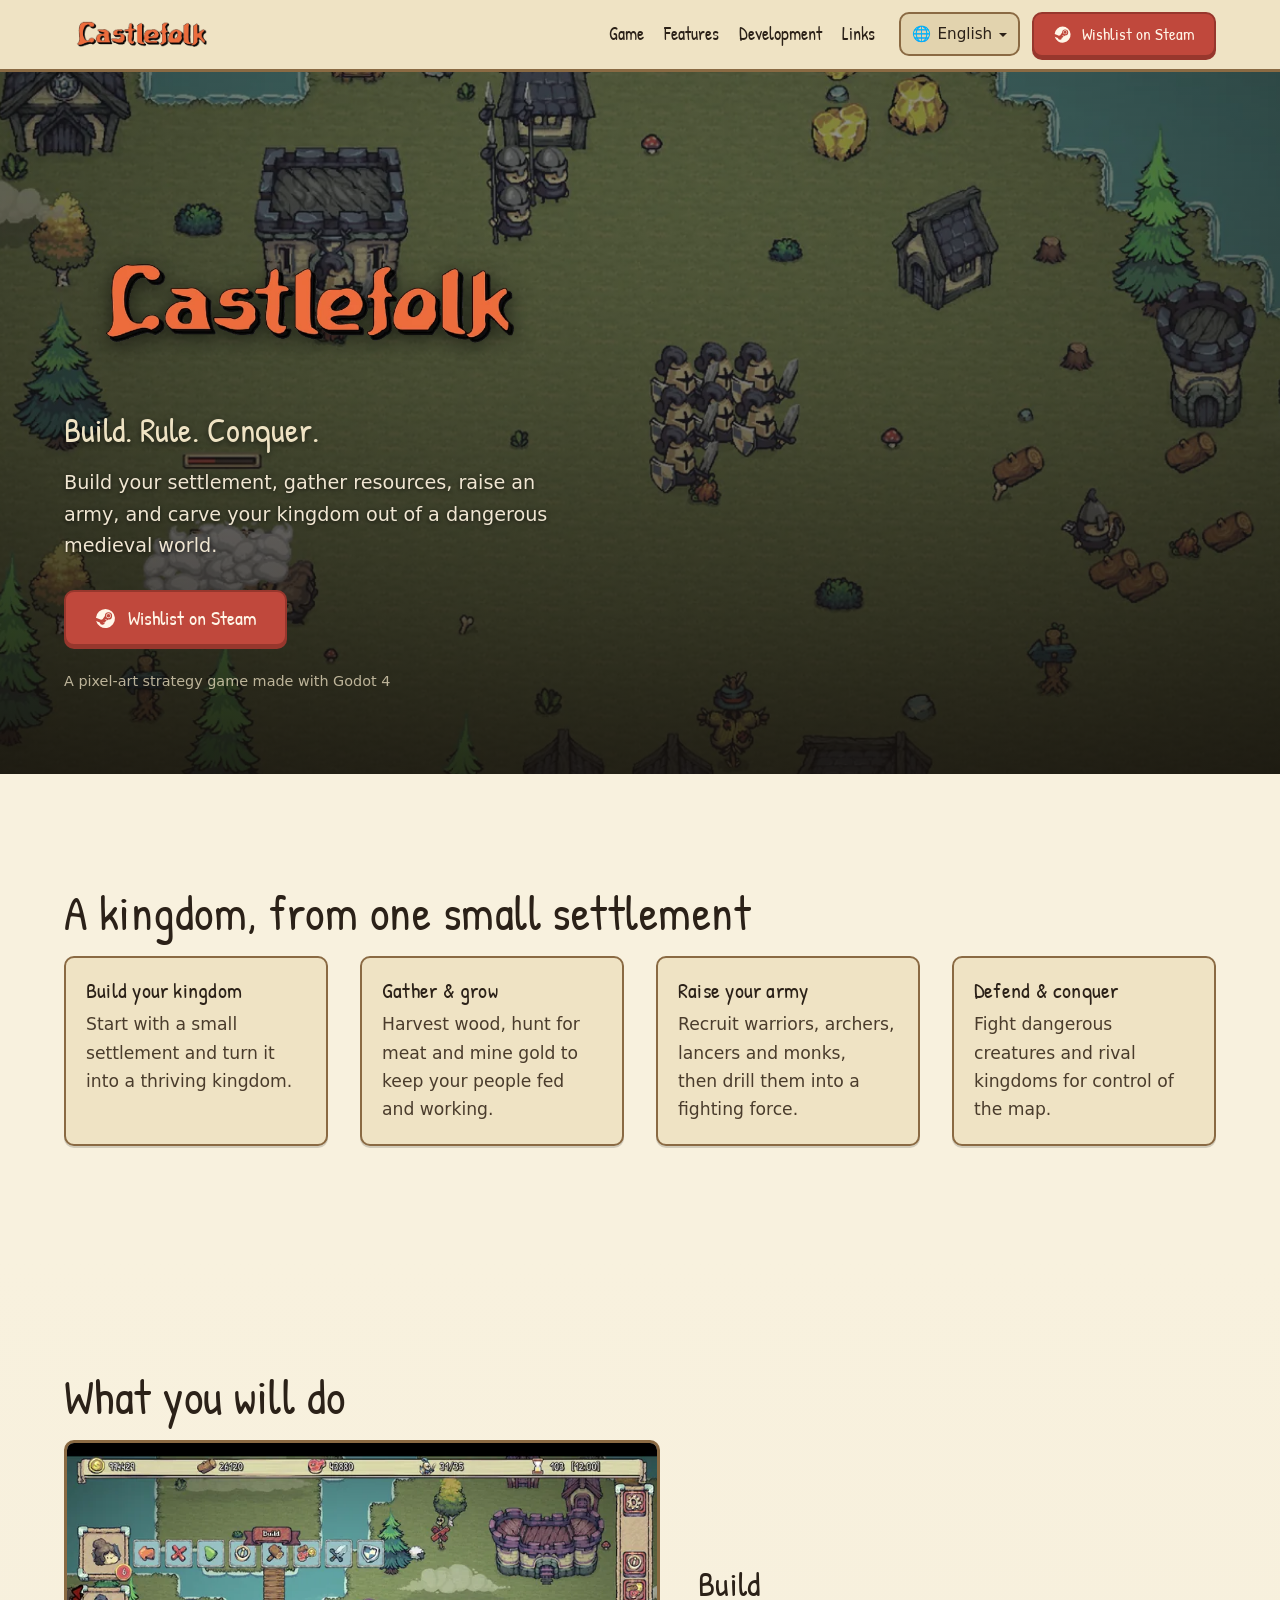
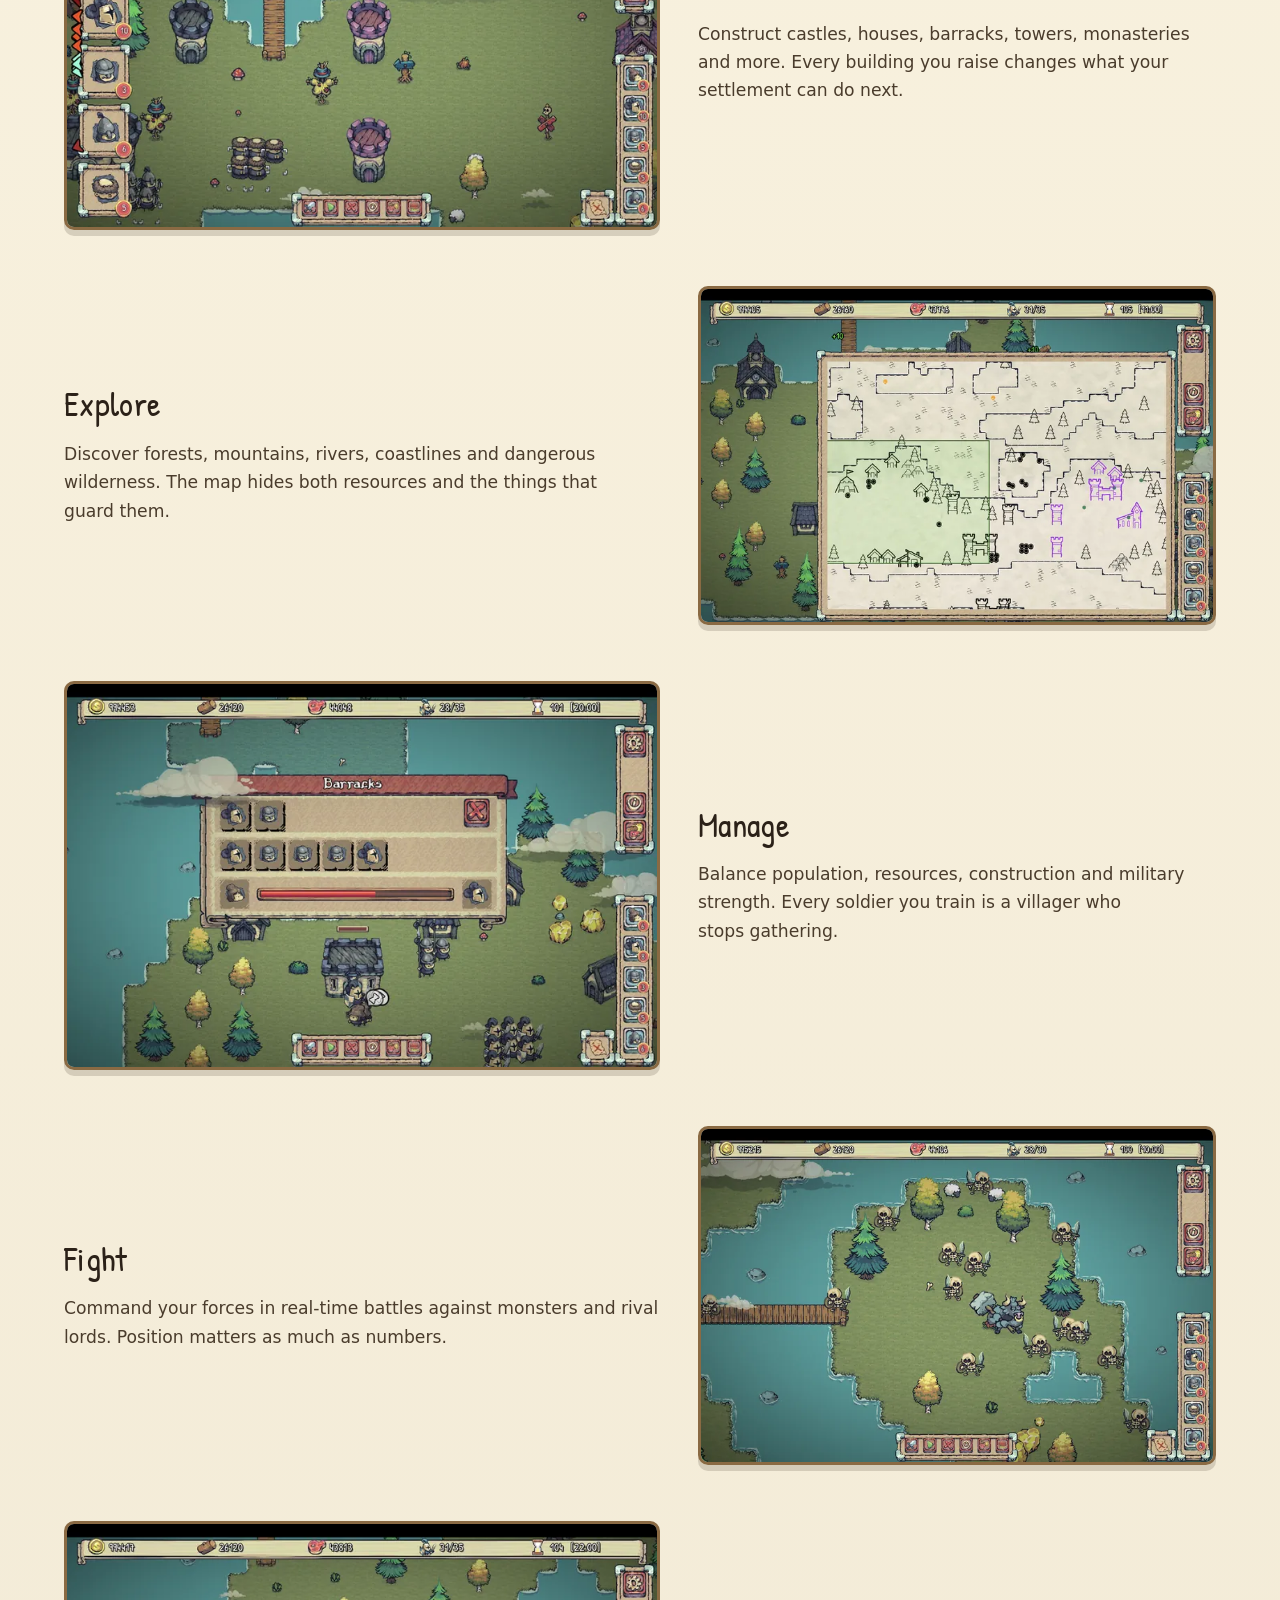
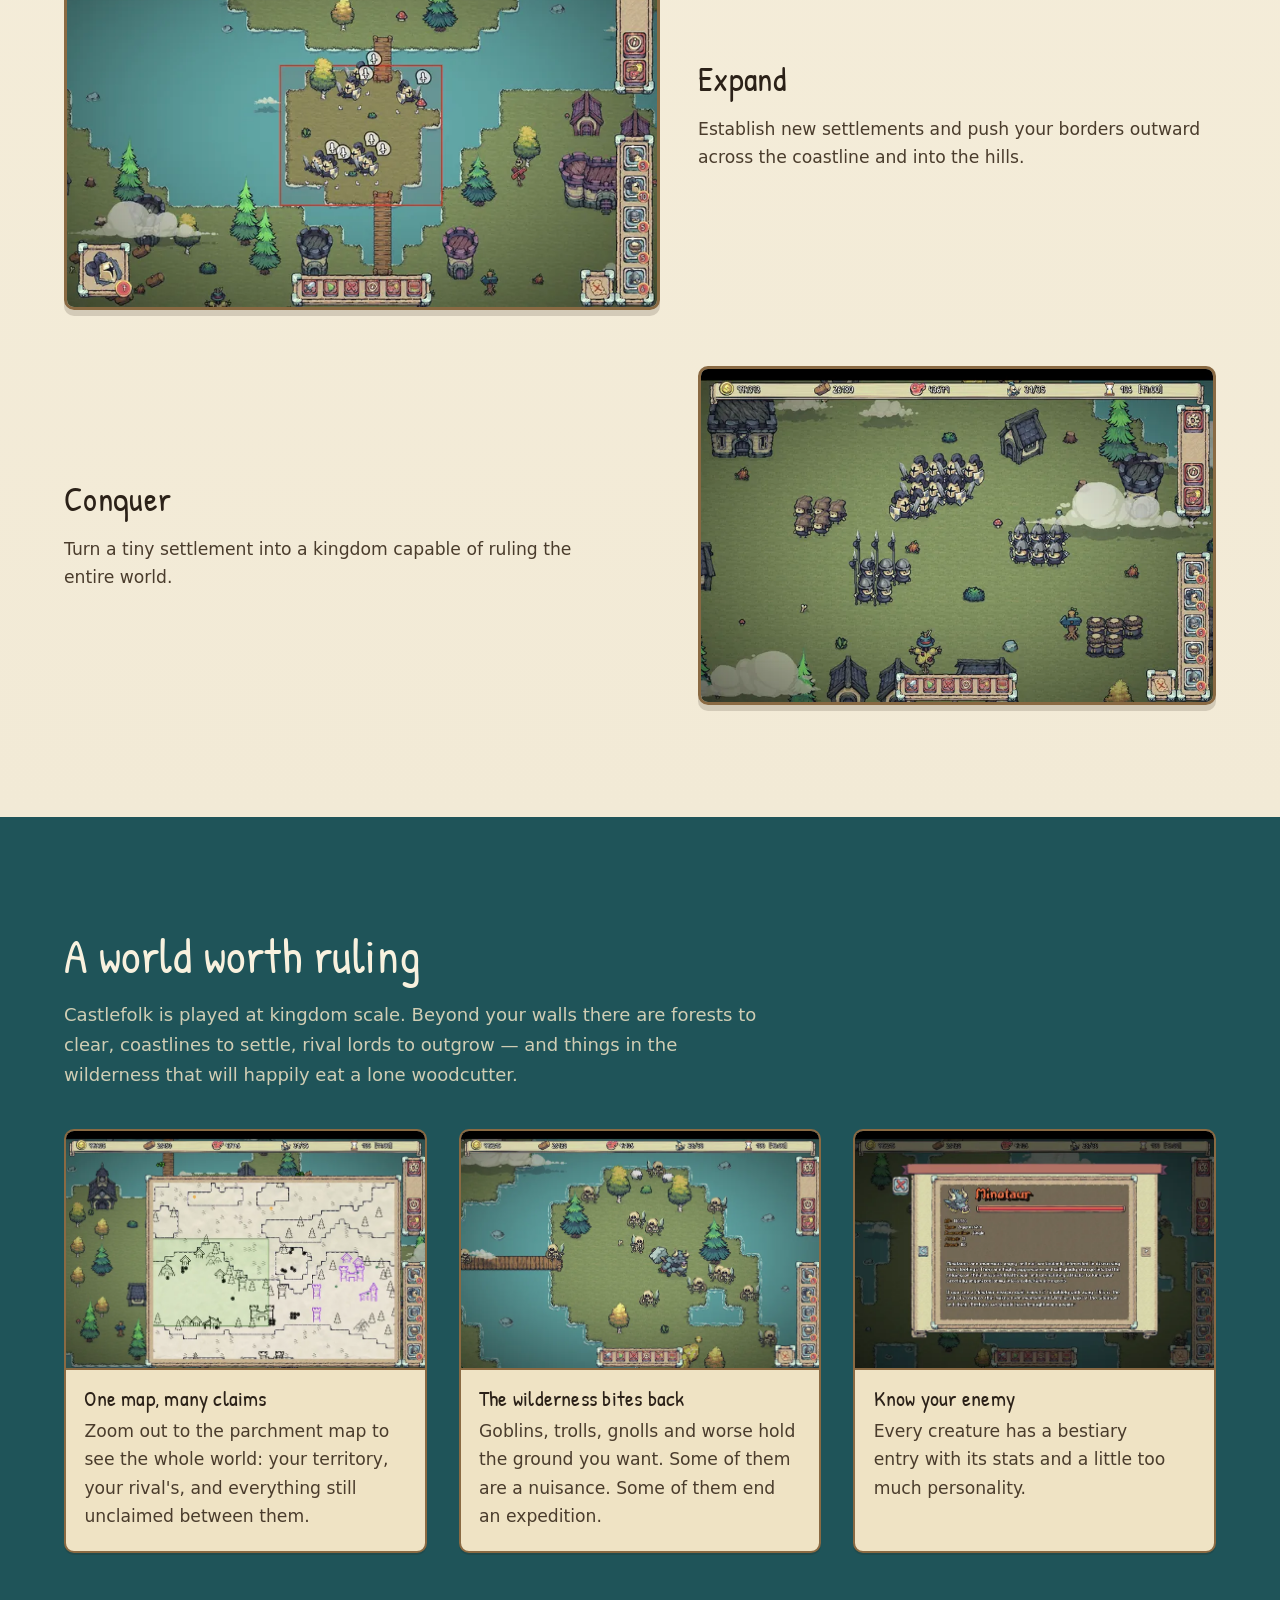
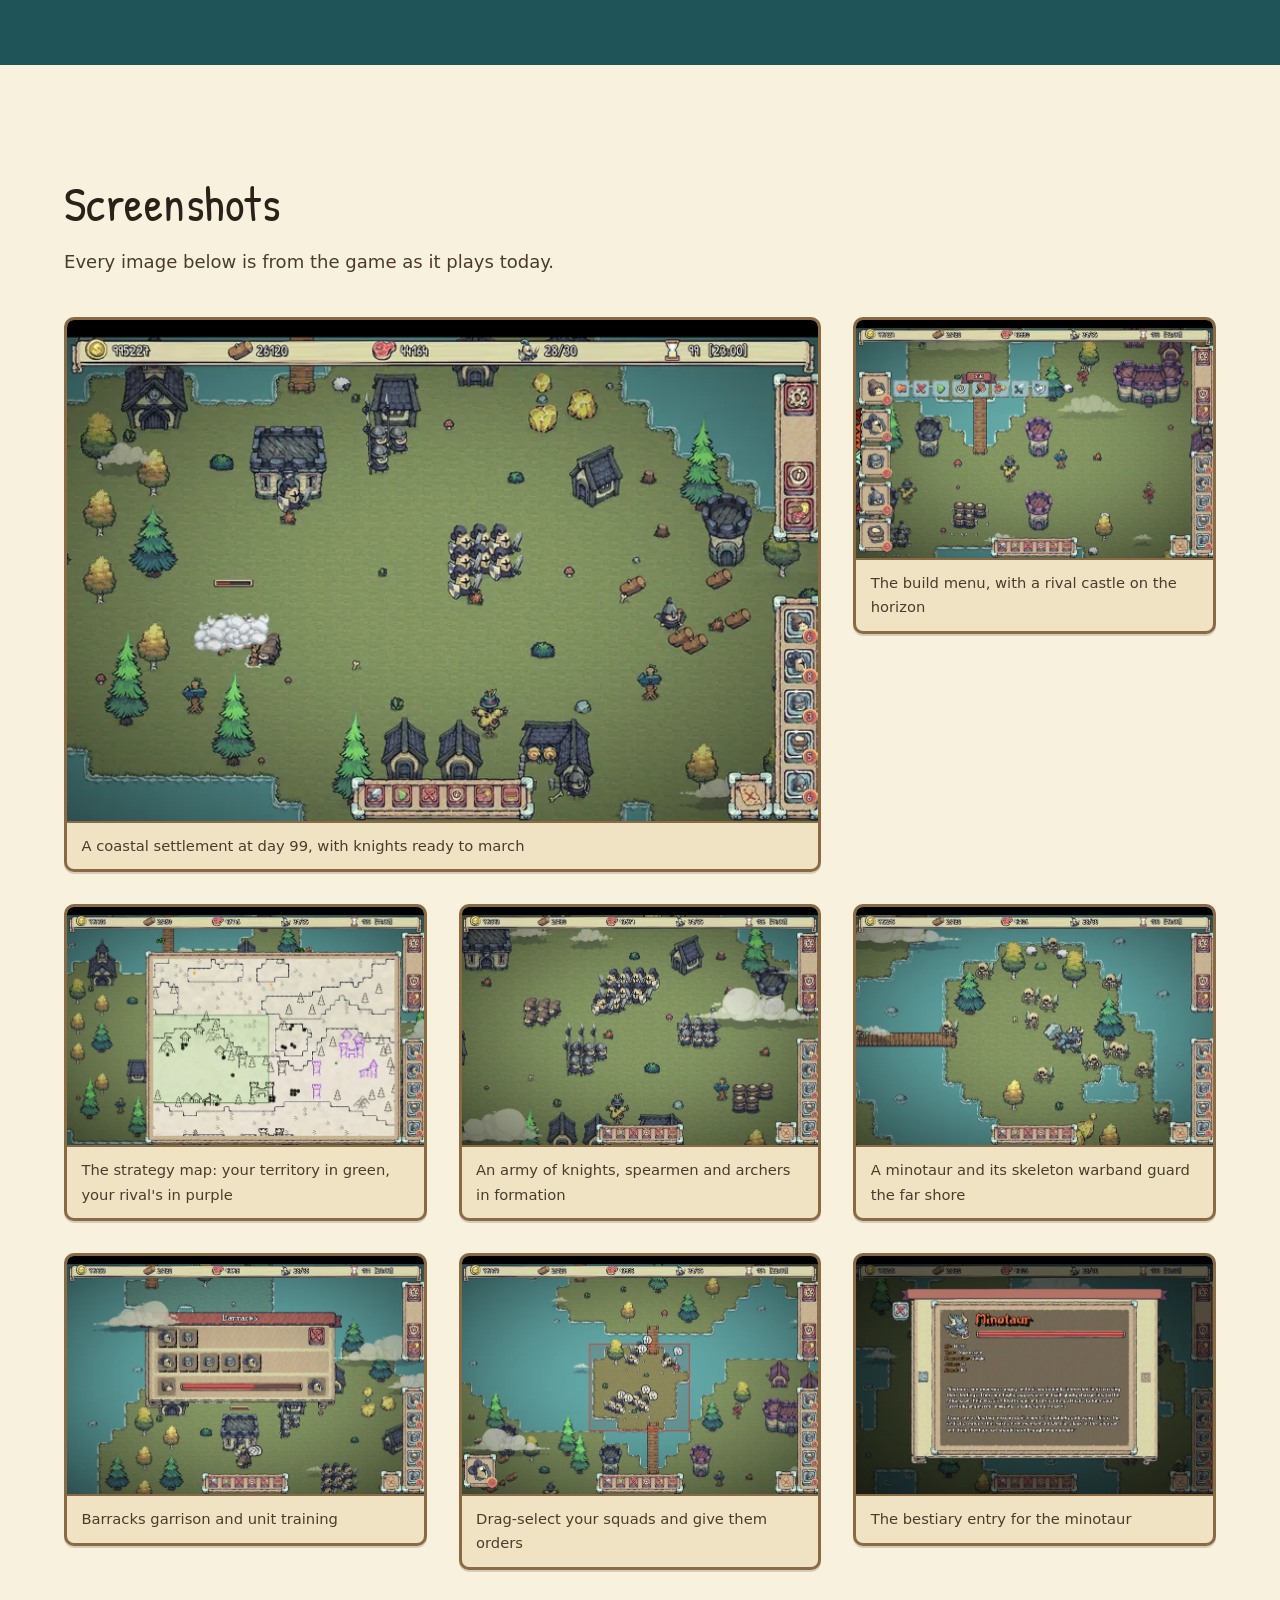
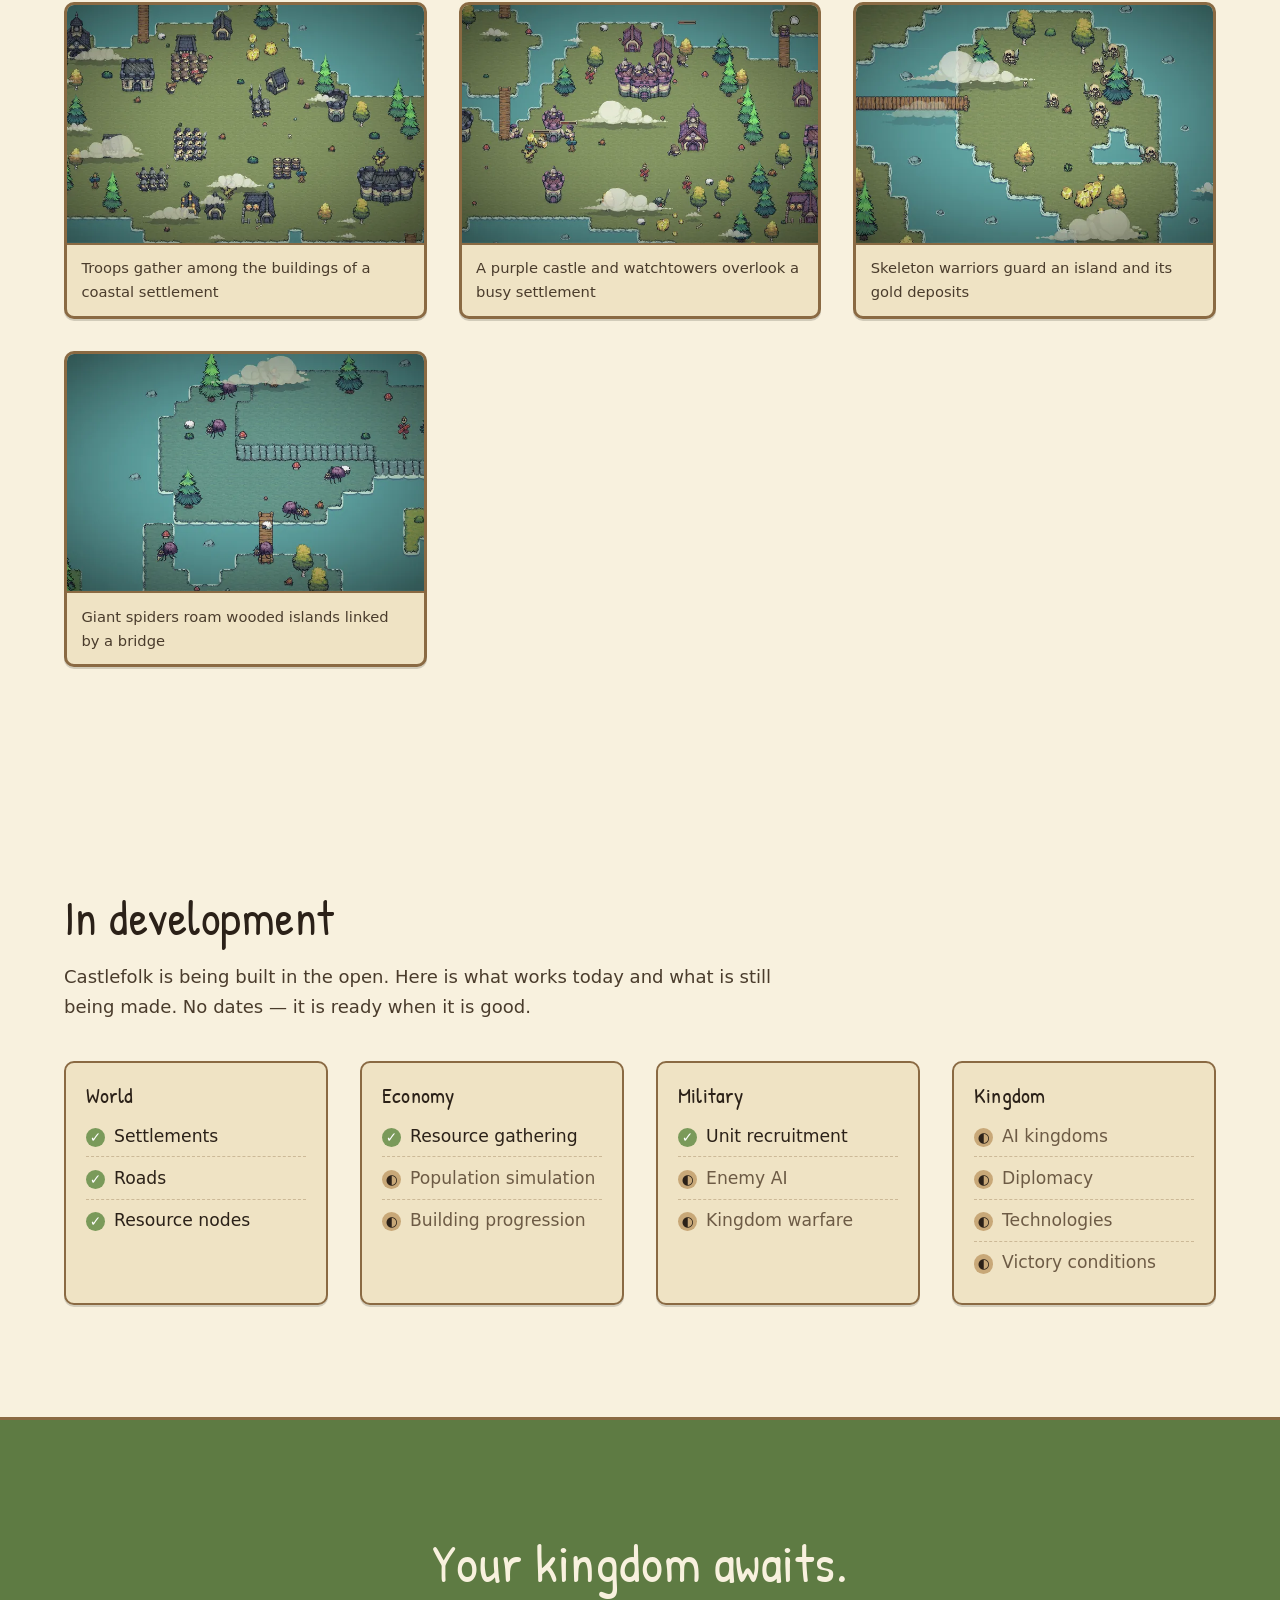
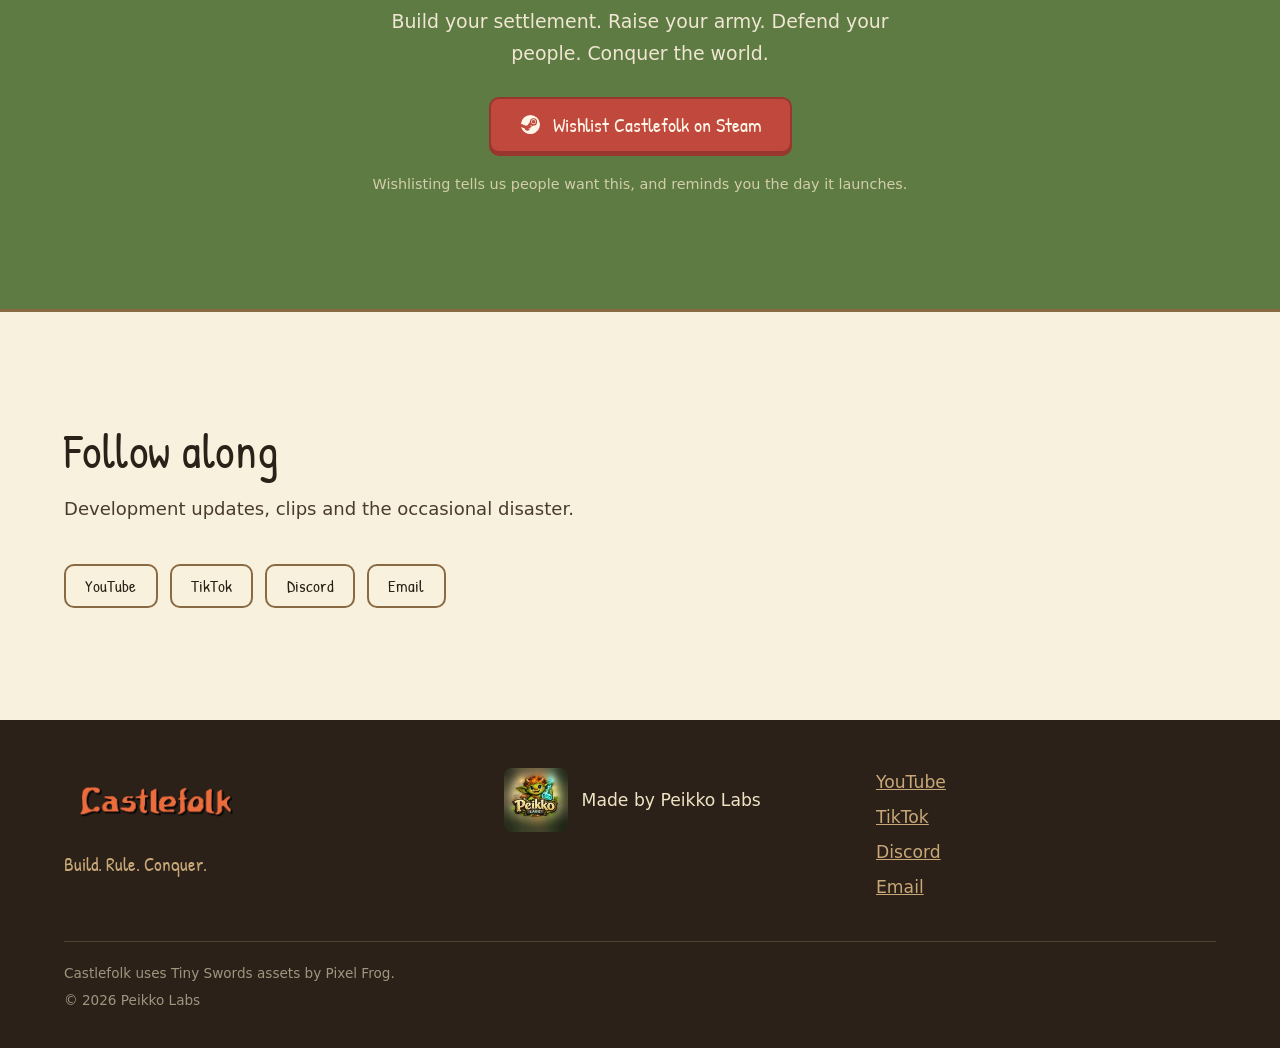
==== index.html @ c55fc0a1 "added more screenshots and languages" ====
<!doctype html>
<!-- Generated by tools/gen.mjs from content/*.json. Do not edit directly. -->
<html lang="en">
<head>
  <meta charset="utf-8">
  <meta name="viewport" content="width=device-width, initial-scale=1">
  <title>Castlefolk — Build. Rule. Conquer.</title>
  <meta name="description" content="Castlefolk is a charming pixel-art kingdom strategy game. Build settlements, gather resources, raise armies, battle monsters and expand your kingdom.">
  <meta name="theme-color" content="#2b2118">
  <link rel="canonical" href="https://peikkolabs.com/">
  <link rel="alternate" hreflang="en" href="https://peikkolabs.com/">
  <link rel="alternate" hreflang="ru" href="https://peikkolabs.com/ru/">
  <link rel="alternate" hreflang="fi" href="https://peikkolabs.com/fi/">
  <link rel="alternate" hreflang="es" href="https://peikkolabs.com/es/">
  <link rel="alternate" hreflang="de" href="https://peikkolabs.com/de/">
  <link rel="alternate" hreflang="ja" href="https://peikkolabs.com/ja/">
  <link rel="alternate" hreflang="fr" href="https://peikkolabs.com/fr/">
  <link rel="alternate" hreflang="pt-BR" href="https://peikkolabs.com/pt-BR/">
  <link rel="alternate" hreflang="pl" href="https://peikkolabs.com/pl/">
  <link rel="alternate" hreflang="it" href="https://peikkolabs.com/it/">
  <link rel="alternate" hreflang="x-default" href="https://peikkolabs.com/">

  <meta property="og:type" content="website">
  <meta property="og:site_name" content="Castlefolk">
  <meta property="og:locale" content="en_US">
  <meta property="og:url" content="https://peikkolabs.com/">
  <meta property="og:title" content="Castlefolk — Build. Rule. Conquer.">
  <meta property="og:description" content="Castlefolk is a charming pixel-art kingdom strategy game. Build settlements, gather resources, raise armies, battle monsters and expand your kingdom.">
  <meta property="og:image" content="https://peikkolabs.com/static/img/og-cover.jpg">
  <meta property="og:image:width" content="1200">
  <meta property="og:image:height" content="630">
  <meta property="og:image:alt" content="A Castlefolk settlement surrounded by forest, with knights massed on the grass">
  <meta name="twitter:card" content="summary_large_image">
  <meta name="twitter:title" content="Castlefolk — Build. Rule. Conquer.">
  <meta name="twitter:description" content="Castlefolk is a charming pixel-art kingdom strategy game. Build settlements, gather resources, raise armies, battle monsters and expand your kingdom.">
  <meta name="twitter:image" content="https://peikkolabs.com/static/img/og-cover.jpg">

  <link rel="icon" href="static/img/favicon-32.png" sizes="32x32">
  <link rel="icon" href="static/img/favicon-192.png" sizes="192x192">
  <link rel="apple-touch-icon" href="static/img/apple-touch-icon.png">

  <link rel="preload" href="static/fonts/patrick-hand.woff2" as="font" type="font/woff2" crossorigin>
  <link rel="preload" href="static/img/overview.webp" as="image" fetchpriority="high">
  <link rel="stylesheet" href="static/site.css">
  <script>document.documentElement.classList.add("js");</script>
</head>
<body>
<a class="skip" href="#main">Skip to content</a>

<header class="nav" id="top">
  <div class="nav__inner">
    <a class="nav__brand" href="" aria-label="Castlefolk home">
      <img src="static/img/wordmark.webp" alt="Castlefolk" width="381" height="140"
           srcset="static/img/wordmark.webp 762w, static/img/wordmark@2x.webp 1524w"
           sizes="152px">
    </a>

    <input type="checkbox" id="navToggle" class="nav__checkbox" hidden>
    <label for="navToggle" class="nav__burger" role="button" tabindex="0"
           aria-expanded="false" aria-controls="navPanel" aria-label="Menu">
      <span class="nav__burgerBars" aria-hidden="true"></span>
    </label>

    <div class="nav__panel" id="navPanel">
      <nav class="nav__links" aria-label="Menu">
        <a href="#game">Game</a>
        <a href="#features">Features</a>
        
        <a href="#development">Development</a>
        <a href="#links">Links</a>
      </nav>

      <div class="nav__side">
        <details class="lang" data-lang-picker>
          <summary aria-label="Choose a language">
            <span class="lang__globe" aria-hidden="true">&#127760;</span>
            <span class="lang__current">English</span>
            <span class="lang__caret" aria-hidden="true"></span>
          </summary>
          <ul class="lang__list">
            <li><a href="" lang="en" hreflang="en" data-banner-text="This page is also available in English." data-switch-label="Switch to English" aria-current="true">English</a></li>
            <li><a href="ru/" lang="ru" hreflang="ru" data-banner-text="This page is also available in Русский." data-switch-label="Switch to Русский">Русский</a></li>
            <li><a href="fi/" lang="fi" hreflang="fi" data-banner-text="This page is also available in Suomi." data-switch-label="Switch to Suomi">Suomi</a></li>
            <li><a href="es/" lang="es" hreflang="es" data-banner-text="This page is also available in Español." data-switch-label="Switch to Español">Español</a></li>
            <li><a href="de/" lang="de" hreflang="de" data-banner-text="This page is also available in Deutsch." data-switch-label="Switch to Deutsch">Deutsch</a></li>
            <li><a href="ja/" lang="ja" hreflang="ja" data-banner-text="This page is also available in 日本語." data-switch-label="Switch to 日本語">日本語</a></li>
            <li><a href="fr/" lang="fr" hreflang="fr" data-banner-text="This page is also available in Français." data-switch-label="Switch to Français">Français</a></li>
            <li><a href="pt-BR/" lang="pt-BR" hreflang="pt-BR" data-banner-text="This page is also available in Português (Brasil)." data-switch-label="Switch to Português (Brasil)">Português (Brasil)</a></li>
            <li><a href="pl/" lang="pl" hreflang="pl" data-banner-text="This page is also available in Polski." data-switch-label="Switch to Polski">Polski</a></li>
            <li><a href="it/" lang="it" hreflang="it" data-banner-text="This page is also available in Italiano." data-switch-label="Switch to Italiano">Italiano</a></li>
          </ul>
        </details>

        <a class="btn btn--steam nav__cta" href="https://peikkolabs.com/" target="_blank" rel="noopener">
          <svg class="btn__icon" viewBox="0 0 24 24" aria-hidden="true" focusable="false"><path fill="currentColor" d="M11.98 2A10 10 0 0 0 2.03 11.1l5.35 2.21a2.82 2.82 0 0 1 1.6-.49l2.38-3.45v-.05a3.77 3.77 0 1 1 3.77 3.77h-.09l-3.4 2.42v.13a2.83 2.83 0 0 1-5.6.57l-3.83-1.59A10 10 0 1 0 11.98 2Zm-3.1 13.4.99.41a2.14 2.14 0 1 0 1.2-2.86l1.09.45a1.57 1.57 0 1 1-1.21 2.9l-2.07-.9Zm6.25-3.79a2.51 2.51 0 1 0 0-5.02 2.51 2.51 0 0 0 0 5.02Zm0-.62a1.89 1.89 0 1 1 0-3.78 1.89 1.89 0 0 1 0 3.78Z"/></svg>
          <span>Wishlist on Steam</span>
        </a>
      </div>
    </div>
  </div>
</header>

<main id="main">

  <section class="hero" id="game">
    <picture class="hero__bg">
      <source srcset="static/img/overview.webp 1470w, static/img/overview@2x.webp 2940w" sizes="100vw" type="image/webp">
      <img src="static/img/overview.webp" alt="A Castlefolk village of stone and timber houses beside the sea, with squads of knights and spearmen on the grass" width="1470" height="956" fetchpriority="high" decoding="async">
    </picture>

    <div class="hero__content">
      <h1 class="hero__title">
        <img src="static/img/wordmark.webp" alt="Castlefolk" width="762" height="281"
             srcset="static/img/wordmark.webp 762w, static/img/wordmark@2x.webp 1524w"
             sizes="(max-width: 600px) 80vw, 480px" fetchpriority="high">
      </h1>
      <p class="hero__tagline">Build. Rule. Conquer.</p>
      <p class="hero__lede">Build your settlement, gather resources, raise an army, and carve your kingdom out of a dangerous medieval world.</p>

      <div class="hero__actions">
        <a class="btn btn--steam btn--lg" href="https://peikkolabs.com/" target="_blank" rel="noopener">
          <svg class="btn__icon" viewBox="0 0 24 24" aria-hidden="true" focusable="false"><path fill="currentColor" d="M11.98 2A10 10 0 0 0 2.03 11.1l5.35 2.21a2.82 2.82 0 0 1 1.6-.49l2.38-3.45v-.05a3.77 3.77 0 1 1 3.77 3.77h-.09l-3.4 2.42v.13a2.83 2.83 0 0 1-5.6.57l-3.83-1.59A10 10 0 1 0 11.98 2Zm-3.1 13.4.99.41a2.14 2.14 0 1 0 1.2-2.86l1.09.45a1.57 1.57 0 1 1-1.21 2.9l-2.07-.9Zm6.25-3.79a2.51 2.51 0 1 0 0-5.02 2.51 2.51 0 0 0 0 5.02Zm0-.62a1.89 1.89 0 1 1 0-3.78 1.89 1.89 0 0 1 0 3.78Z"/></svg>
          <span>Wishlist on Steam</span>
        </a>
        
      </div>

      <p class="hero__meta">A pixel-art strategy game made with Godot 4</p>
    </div>
  </section>

  <section class="pitch" aria-labelledby="pitchHeading">
    <div class="wrap">
      <h2 class="section__title" id="pitchHeading">A kingdom, from one small settlement</h2>
      <ul class="pitch__grid">
        <li class="card reveal"><h3>Build your kingdom</h3><p>Start with a small settlement and turn it into a thriving kingdom.</p></li>
        <li class="card reveal"><h3>Gather &amp; grow</h3><p>Harvest wood, hunt for meat and mine gold to keep your people fed and working.</p></li>
        <li class="card reveal"><h3>Raise your army</h3><p>Recruit warriors, archers, lancers and monks, then drill them into a fighting force.</p></li>
        <li class="card reveal"><h3>Defend &amp; conquer</h3><p>Fight dangerous creatures and rival kingdoms for control of the map.</p></li>
      </ul>
    </div>
  </section>

  <section class="features" id="features" aria-labelledby="featuresHeading">
    <div class="wrap">
      <h2 class="section__title" id="featuresHeading">What you will do</h2>
      <div class="bands">
        <article class="band reveal">
          <div class="band__media">
            <img src="static/img/build-menu.webp" alt="The build menu open over a settlement, with a rival castle visible in the distance" width="1470" height="956"
                 srcset="static/img/build-menu-thumb.webp 735w, static/img/build-menu.webp 1470w"
                 sizes="(max-width: 860px) 92vw, 620px" loading="lazy" decoding="async">
          </div>
          <div class="band__text">
            <h3>Build</h3>
            <p>Construct castles, houses, barracks, towers, monasteries and more. Every building you raise changes what your settlement can do next.</p>
          </div>
        </article>
        <article class="band reveal band--flip">
          <div class="band__media">
            <img src="static/img/world-map.webp" alt="The parchment strategy map showing friendly green territory beside a rival purple kingdom" width="1470" height="956"
                 srcset="static/img/world-map-thumb.webp 735w, static/img/world-map.webp 1470w"
                 sizes="(max-width: 860px) 92vw, 620px" loading="lazy" decoding="async">
          </div>
          <div class="band__text">
            <h3>Explore</h3>
            <p>Discover forests, mountains, rivers, coastlines and dangerous wilderness. The map hides both resources and the things that guard them.</p>
          </div>
        </article>
        <article class="band reveal">
          <div class="band__media">
            <img src="static/img/barracks.webp" alt="The barracks interface with garrison slots and a unit training progress bar" width="1470" height="956"
                 srcset="static/img/barracks-thumb.webp 735w, static/img/barracks.webp 1470w"
                 sizes="(max-width: 860px) 92vw, 620px" loading="lazy" decoding="async">
          </div>
          <div class="band__text">
            <h3>Manage</h3>
            <p>Balance population, resources, construction and military strength. Every soldier you train is a villager who stops gathering.</p>
          </div>
        </article>
        <article class="band reveal band--flip">
          <div class="band__media">
            <img src="static/img/minotaur-battle.webp" alt="Knights fighting skeleton warriors and a minotaur across a wooden bridge" width="1470" height="956"
                 srcset="static/img/minotaur-battle-thumb.webp 735w, static/img/minotaur-battle.webp 1470w"
                 sizes="(max-width: 860px) 92vw, 620px" loading="lazy" decoding="async">
          </div>
          <div class="band__text">
            <h3>Fight</h3>
            <p>Command your forces in real-time battles against monsters and rival lords. Position matters as much as numbers.</p>
          </div>
        </article>
        <article class="band reveal">
          <div class="band__media">
            <img src="static/img/select-army.webp" alt="A player drag-selecting squads of knights with a selection rectangle" width="1470" height="956"
                 srcset="static/img/select-army-thumb.webp 735w, static/img/select-army.webp 1470w"
                 sizes="(max-width: 860px) 92vw, 620px" loading="lazy" decoding="async">
          </div>
          <div class="band__text">
            <h3>Expand</h3>
            <p>Establish new settlements and push your borders outward across the coastline and into the hills.</p>
          </div>
        </article>
        <article class="band reveal band--flip">
          <div class="band__media">
            <img src="static/img/army.webp" alt="A large army of knights, spearmen and archers formed up on open grass" width="1470" height="956"
                 srcset="static/img/army-thumb.webp 735w, static/img/army.webp 1470w"
                 sizes="(max-width: 860px) 92vw, 620px" loading="lazy" decoding="async">
          </div>
          <div class="band__text">
            <h3>Conquer</h3>
            <p>Turn a tiny settlement into a kingdom capable of ruling the entire world.</p>
          </div>
        </article>
      </div>
    </div>
  </section>

  <section class="world" aria-labelledby="worldHeading">
    <div class="wrap">
      <h2 class="section__title" id="worldHeading">A world worth ruling</h2>
      <p class="section__lede">Castlefolk is played at kingdom scale. Beyond your walls there are forests to clear, coastlines to settle, rival lords to outgrow — and things in the wilderness that will happily eat a lone woodcutter.</p>
      <div class="world__grid">
        <article class="world__item card reveal">
          <img src="static/img/world-map-thumb.webp" alt="The parchment strategy map with green and purple territories marked" width="735" height="478"
               loading="lazy" decoding="async">
          <h3>One map, many claims</h3>
          <p>Zoom out to the parchment map to see the whole world: your territory, your rival&#39;s, and everything still unclaimed between them.</p>
        </article>
        <article class="world__item card reveal">
          <img src="static/img/minotaur-battle-thumb.webp" alt="Skeleton warriors and a minotaur defending an island across a bridge" width="735" height="478"
               loading="lazy" decoding="async">
          <h3>The wilderness bites back</h3>
          <p>Goblins, trolls, gnolls and worse hold the ground you want. Some of them are a nuisance. Some of them end an expedition.</p>
        </article>
        <article class="world__item card reveal">
          <img src="static/img/bestiary-minotaur-thumb.webp" alt="A parchment bestiary card for the minotaur showing health, attack and speed" width="735" height="478"
               loading="lazy" decoding="async">
          <h3>Know your enemy</h3>
          <p>Every creature has a bestiary entry with its stats and a little too much personality.</p>
        </article>
      </div>
    </div>
  </section>

  <section class="shots" aria-labelledby="shotsHeading">
    <div class="wrap">
      <h2 class="section__title" id="shotsHeading">Screenshots</h2>
      <p class="section__lede">Every image below is from the game as it plays today.</p>
      <ul class="shots__grid" data-gallery>
        <li class="shots__item reveal">
          <button type="button" class="shots__btn" data-shot="0"
                  data-full="static/img/overview.webp"
                  data-caption="A coastal settlement at day 99, with knights ready to march"
                  aria-label="Enlarge screenshot: A coastal settlement at day 99, with knights ready to march">
            <img src="static/img/overview-thumb.webp" alt="A coastal settlement at day 99, with knights ready to march" width="735" height="478"
                 loading="lazy" decoding="async">
            <span class="shots__caption">A coastal settlement at day 99, with knights ready to march</span>
          </button>
        </li>
        <li class="shots__item reveal">
          <button type="button" class="shots__btn" data-shot="1"
                  data-full="static/img/build-menu.webp"
                  data-caption="The build menu, with a rival castle on the horizon"
                  aria-label="Enlarge screenshot: The build menu, with a rival castle on the horizon">
            <img src="static/img/build-menu-thumb.webp" alt="The build menu, with a rival castle on the horizon" width="735" height="478"
                 loading="lazy" decoding="async">
            <span class="shots__caption">The build menu, with a rival castle on the horizon</span>
          </button>
        </li>
        <li class="shots__item reveal">
          <button type="button" class="shots__btn" data-shot="2"
                  data-full="static/img/world-map.webp"
                  data-caption="The strategy map: your territory in green, your rival&#39;s in purple"
                  aria-label="Enlarge screenshot: The strategy map: your territory in green, your rival&#39;s in purple">
            <img src="static/img/world-map-thumb.webp" alt="The strategy map: your territory in green, your rival&#39;s in purple" width="735" height="478"
                 loading="lazy" decoding="async">
            <span class="shots__caption">The strategy map: your territory in green, your rival&#39;s in purple</span>
          </button>
        </li>
        <li class="shots__item reveal">
          <button type="button" class="shots__btn" data-shot="3"
                  data-full="static/img/army.webp"
                  data-caption="An army of knights, spearmen and archers in formation"
                  aria-label="Enlarge screenshot: An army of knights, spearmen and archers in formation">
            <img src="static/img/army-thumb.webp" alt="An army of knights, spearmen and archers in formation" width="735" height="478"
                 loading="lazy" decoding="async">
            <span class="shots__caption">An army of knights, spearmen and archers in formation</span>
          </button>
        </li>
        <li class="shots__item reveal">
          <button type="button" class="shots__btn" data-shot="4"
                  data-full="static/img/minotaur-battle.webp"
                  data-caption="A minotaur and its skeleton warband guard the far shore"
                  aria-label="Enlarge screenshot: A minotaur and its skeleton warband guard the far shore">
            <img src="static/img/minotaur-battle-thumb.webp" alt="A minotaur and its skeleton warband guard the far shore" width="735" height="478"
                 loading="lazy" decoding="async">
            <span class="shots__caption">A minotaur and its skeleton warband guard the far shore</span>
          </button>
        </li>
        <li class="shots__item reveal">
          <button type="button" class="shots__btn" data-shot="5"
                  data-full="static/img/barracks.webp"
                  data-caption="Barracks garrison and unit training"
                  aria-label="Enlarge screenshot: Barracks garrison and unit training">
            <img src="static/img/barracks-thumb.webp" alt="Barracks garrison and unit training" width="735" height="478"
                 loading="lazy" decoding="async">
            <span class="shots__caption">Barracks garrison and unit training</span>
          </button>
        </li>
        <li class="shots__item reveal">
          <button type="button" class="shots__btn" data-shot="6"
                  data-full="static/img/select-army.webp"
                  data-caption="Drag-select your squads and give them orders"
                  aria-label="Enlarge screenshot: Drag-select your squads and give them orders">
            <img src="static/img/select-army-thumb.webp" alt="Drag-select your squads and give them orders" width="735" height="478"
                 loading="lazy" decoding="async">
            <span class="shots__caption">Drag-select your squads and give them orders</span>
          </button>
        </li>
        <li class="shots__item reveal">
          <button type="button" class="shots__btn" data-shot="7"
                  data-full="static/img/bestiary-minotaur.webp"
                  data-caption="The bestiary entry for the minotaur"
                  aria-label="Enlarge screenshot: The bestiary entry for the minotaur">
            <img src="static/img/bestiary-minotaur-thumb.webp" alt="The bestiary entry for the minotaur" width="735" height="478"
                 loading="lazy" decoding="async">
            <span class="shots__caption">The bestiary entry for the minotaur</span>
          </button>
        </li>
        <li class="shots__item reveal">
          <button type="button" class="shots__btn" data-shot="8"
                  data-full="static/img/settlement-troops.webp"
                  data-caption="Troops gather among the buildings of a coastal settlement"
                  aria-label="Enlarge screenshot: Troops gather among the buildings of a coastal settlement">
            <img src="static/img/settlement-troops-thumb.webp" alt="Troops gather among the buildings of a coastal settlement" width="735" height="446"
                 loading="lazy" decoding="async">
            <span class="shots__caption">Troops gather among the buildings of a coastal settlement</span>
          </button>
        </li>
        <li class="shots__item reveal">
          <button type="button" class="shots__btn" data-shot="9"
                  data-full="static/img/purple-castle.webp"
                  data-caption="A purple castle and watchtowers overlook a busy settlement"
                  aria-label="Enlarge screenshot: A purple castle and watchtowers overlook a busy settlement">
            <img src="static/img/purple-castle-thumb.webp" alt="A purple castle and watchtowers overlook a busy settlement" width="735" height="446"
                 loading="lazy" decoding="async">
            <span class="shots__caption">A purple castle and watchtowers overlook a busy settlement</span>
          </button>
        </li>
        <li class="shots__item reveal">
          <button type="button" class="shots__btn" data-shot="10"
                  data-full="static/img/skeleton-island.webp"
                  data-caption="Skeleton warriors guard an island and its gold deposits"
                  aria-label="Enlarge screenshot: Skeleton warriors guard an island and its gold deposits">
            <img src="static/img/skeleton-island-thumb.webp" alt="Skeleton warriors guard an island and its gold deposits" width="735" height="446"
                 loading="lazy" decoding="async">
            <span class="shots__caption">Skeleton warriors guard an island and its gold deposits</span>
          </button>
        </li>
        <li class="shots__item reveal">
          <button type="button" class="shots__btn" data-shot="11"
                  data-full="static/img/spider-island.webp"
                  data-caption="Giant spiders roam wooded islands linked by a bridge"
                  aria-label="Enlarge screenshot: Giant spiders roam wooded islands linked by a bridge">
            <img src="static/img/spider-island-thumb.webp" alt="Giant spiders roam wooded islands linked by a bridge" width="735" height="446"
                 loading="lazy" decoding="async">
            <span class="shots__caption">Giant spiders roam wooded islands linked by a bridge</span>
          </button>
        </li>
      </ul>
    </div>
  </section>

  

  <section class="roadmap" id="development" aria-labelledby="roadmapHeading">
    <div class="wrap">
      <h2 class="section__title" id="roadmapHeading">In development</h2>
      <p class="section__lede">Castlefolk is being built in the open. Here is what works today and what is still being made. No dates — it is ready when it is good.</p>
      <div class="roadmap__grid">
        <section class="roadmap__col card reveal" aria-labelledby="rm-world">
          <h3 id="rm-world">World</h3>
          <ul>
            <li class="rm rm--done">
              <span class="rm__mark" aria-hidden="true">&#10003;</span>
              <span class="rm__label">Settlements</span>
              <span class="visually-hidden">&ndash; Done</span>
            </li>
            <li class="rm rm--done">
              <span class="rm__mark" aria-hidden="true">&#10003;</span>
              <span class="rm__label">Roads</span>
              <span class="visually-hidden">&ndash; Done</span>
            </li>
            <li class="rm rm--done">
              <span class="rm__mark" aria-hidden="true">&#10003;</span>
              <span class="rm__label">Resource nodes</span>
              <span class="visually-hidden">&ndash; Done</span>
            </li>
          </ul>
        </section>
        <section class="roadmap__col card reveal" aria-labelledby="rm-economy">
          <h3 id="rm-economy">Economy</h3>
          <ul>
            <li class="rm rm--done">
              <span class="rm__mark" aria-hidden="true">&#10003;</span>
              <span class="rm__label">Resource gathering</span>
              <span class="visually-hidden">&ndash; Done</span>
            </li>
            <li class="rm rm--wip">
              <span class="rm__mark" aria-hidden="true">&#9680;</span>
              <span class="rm__label">Population simulation</span>
              <span class="visually-hidden">&ndash; In progress</span>
            </li>
            <li class="rm rm--wip">
              <span class="rm__mark" aria-hidden="true">&#9680;</span>
              <span class="rm__label">Building progression</span>
              <span class="visually-hidden">&ndash; In progress</span>
            </li>
          </ul>
        </section>
        <section class="roadmap__col card reveal" aria-labelledby="rm-military">
          <h3 id="rm-military">Military</h3>
          <ul>
            <li class="rm rm--done">
              <span class="rm__mark" aria-hidden="true">&#10003;</span>
              <span class="rm__label">Unit recruitment</span>
              <span class="visually-hidden">&ndash; Done</span>
            </li>
            <li class="rm rm--wip">
              <span class="rm__mark" aria-hidden="true">&#9680;</span>
              <span class="rm__label">Enemy AI</span>
              <span class="visually-hidden">&ndash; In progress</span>
            </li>
            <li class="rm rm--wip">
              <span class="rm__mark" aria-hidden="true">&#9680;</span>
              <span class="rm__label">Kingdom warfare</span>
              <span class="visually-hidden">&ndash; In progress</span>
            </li>
          </ul>
        </section>
        <section class="roadmap__col card reveal" aria-labelledby="rm-kingdom">
          <h3 id="rm-kingdom">Kingdom</h3>
          <ul>
            <li class="rm rm--wip">
              <span class="rm__mark" aria-hidden="true">&#9680;</span>
              <span class="rm__label">AI kingdoms</span>
              <span class="visually-hidden">&ndash; In progress</span>
            </li>
            <li class="rm rm--wip">
              <span class="rm__mark" aria-hidden="true">&#9680;</span>
              <span class="rm__label">Diplomacy</span>
              <span class="visually-hidden">&ndash; In progress</span>
            </li>
            <li class="rm rm--wip">
              <span class="rm__mark" aria-hidden="true">&#9680;</span>
              <span class="rm__label">Technologies</span>
              <span class="visually-hidden">&ndash; In progress</span>
            </li>
            <li class="rm rm--wip">
              <span class="rm__mark" aria-hidden="true">&#9680;</span>
              <span class="rm__label">Victory conditions</span>
              <span class="visually-hidden">&ndash; In progress</span>
            </li>
          </ul>
        </section>
      </div>
    </div>
  </section>

  <section class="cta" aria-labelledby="ctaHeading">
    <div class="wrap cta__inner">
      <h2 id="ctaHeading">Your kingdom awaits.</h2>
      <p class="cta__text">Build your settlement. Raise your army. Defend your people. Conquer the world.</p>
      <a class="btn btn--steam btn--lg" href="https://peikkolabs.com/" target="_blank" rel="noopener">
        <svg class="btn__icon" viewBox="0 0 24 24" aria-hidden="true" focusable="false"><path fill="currentColor" d="M11.98 2A10 10 0 0 0 2.03 11.1l5.35 2.21a2.82 2.82 0 0 1 1.6-.49l2.38-3.45v-.05a3.77 3.77 0 1 1 3.77 3.77h-.09l-3.4 2.42v.13a2.83 2.83 0 0 1-5.6.57l-3.83-1.59A10 10 0 1 0 11.98 2Zm-3.1 13.4.99.41a2.14 2.14 0 1 0 1.2-2.86l1.09.45a1.57 1.57 0 1 1-1.21 2.9l-2.07-.9Zm6.25-3.79a2.51 2.51 0 1 0 0-5.02 2.51 2.51 0 0 0 0 5.02Zm0-.62a1.89 1.89 0 1 1 0-3.78 1.89 1.89 0 0 1 0 3.78Z"/></svg>
        <span>Wishlist Castlefolk on Steam</span>
      </a>
      <p class="cta__note">Wishlisting tells us people want this, and reminds you the day it launches.</p>
    </div>
  </section>

  <section class="links" id="links" aria-labelledby="linksHeading">
    <div class="wrap">
      <h2 class="section__title" id="linksHeading">Follow along</h2>
      <p class="section__lede">Development updates, clips and the occasional disaster.</p>
      <ul class="links__list">
        <li><a class="btn btn--ghost" href="https://www.youtube.com/@PeikkoLabs" target="_blank" rel="noopener">YouTube</a></li>
        <li><a class="btn btn--ghost" href="https://www.tiktok.com/@peikko.labs" target="_blank" rel="noopener">TikTok</a></li>
        <li><a class="btn btn--ghost" href="https://discord.gg/5fechDKhc" target="_blank" rel="noopener">Discord</a></li>
        <li><a class="btn btn--ghost" href="mailto:peikko.labs@gmail.com">Email</a></li>
      </ul>
    </div>
  </section>

</main>

<footer class="footer">
  <div class="wrap footer__inner">
    <div class="footer__brand">
      <img src="static/img/wordmark.webp" alt="Castlefolk" width="240" height="88"
           srcset="static/img/wordmark.webp 762w, static/img/wordmark@2x.webp 1524w"
           sizes="180px" loading="lazy">
      <p class="footer__tagline">Build. Rule. Conquer.</p>
    </div>

    <div class="footer__studio">
      <img src="static/img/peikko-labs.webp" alt="Peikko Labs" width="64" height="64"
           srcset="static/img/peikko-labs.webp 128w, static/img/peikko-labs@2x.webp 256w"
           sizes="64px" loading="lazy">
      <p>Made by Peikko Labs</p>
    </div>

    <nav class="footer__links" aria-label="Follow along">
      <a href="https://www.youtube.com/@PeikkoLabs" target="_blank" rel="noopener">YouTube</a>
      <a href="https://www.tiktok.com/@peikko.labs" target="_blank" rel="noopener">TikTok</a>
      <a href="https://discord.gg/5fechDKhc" target="_blank" rel="noopener">Discord</a>
      <a href="mailto:peikko.labs@gmail.com">Email</a>
    </nav>
  </div>

  <div class="wrap footer__fine">
    <p>Castlefolk uses Tiny Swords assets by Pixel Frog.</p>
    <p>© 2026 Peikko Labs</p>
  </div>
</footer>

<dialog class="lb" id="lightbox" aria-label="Screenshot viewer">
  <div class="lb__inner">
    <img class="lb__img" alt="">
    <p class="lb__caption"></p>
    <p class="lb__counter" data-counter-template="Screenshot {current} of {total}"></p>
    <button type="button" class="lb__btn lb__prev" aria-label="Previous screenshot"></button>
    <button type="button" class="lb__btn lb__next" aria-label="Next screenshot"></button>
    <button type="button" class="lb__btn lb__close" aria-label="Close"></button>
  </div>
</dialog>

<template id="langBannerTemplate">
  <div class="banner" role="region">
    <p class="banner__text"></p>
    <a class="banner__switch btn btn--ghost btn--sm" href="#"></a>
    <button type="button" class="banner__dismiss" aria-label="Dismiss">&times;</button>
  </div>
</template>

<script src="static/site.js" defer></script>
</body>
</html>
---- static/site.css ----
/* Castlefolk — peikkolabs.com
   Palette sampled from the game's own pixel art: parchment UI panels, wood frames,
   sage grass, teal water, and the wordmark's orange. */

:root {
  --ink: #2b2118;
  --ink-soft: #4a3c2c;
  --ink-faint: #6d5b45;
  --parchment: #efe3c4;
  --parchment-dim: #e2d3ae;
  --cream: #f8f1de;
  --wood: #c8a878;
  --wood-dark: #8a6a43;
  --grass: #7a9a5a;
  --grass-dark: #5e7b43;
  --teal: #2e7a80;
  --teal-deep: #1f5459;
  --red: #c0483c;
  --red-dark: #97372d;
  --orange: #ee7043;

  --page: var(--cream);
  --panel: var(--parchment);

  --wrap: 72rem;
  --prose: 62ch;
  --radius: 10px;
  --gap: clamp(1rem, 3vw, 2rem);
  --section-y: clamp(3.5rem, 9vw, 7rem);

  --shadow: 0 2px 0 rgba(43, 33, 24, 0.18);
  --shadow-lift: 0 6px 0 rgba(43, 33, 24, 0.16);

  --font-display: "Patrick Hand", "Segoe UI", system-ui, sans-serif;
  --font-body: system-ui, -apple-system, "Segoe UI", Roboto, "Helvetica Neue", Arial, sans-serif;

  --nav-h: 4rem;
}

/* Patrick Hand covers Latin + Latin-1 + Latin Extended-A, i.e. en/fi/es/de.
   Russian and Japanese fall back to system faces below. */
@font-face {
  font-family: "Patrick Hand";
  src: url("fonts/patrick-hand.woff2") format("woff2");
  font-weight: 400;
  font-style: normal;
  font-display: swap;
  unicode-range: U+0000-00FF, U+0100-017F, U+2010-205E, U+20AC, U+2122;
}

:lang(ru) {
  --font-display: "Segoe UI Semibold", "Segoe UI", "Noto Sans", system-ui, sans-serif;
}
:lang(ja) {
  --font-display: "Hiragino Maru Gothic ProN", "Hiragino Sans", "Yu Gothic Medium",
    "Yu Gothic", "Noto Sans JP", "Meiryo", system-ui, sans-serif;
  --font-body: "Hiragino Sans", "Yu Gothic", "Noto Sans JP", "Meiryo", system-ui, sans-serif;
}

*,
*::before,
*::after {
  box-sizing: border-box;
}

html {
  scroll-behavior: smooth;
  scroll-padding-top: calc(var(--nav-h) + 0.5rem);
  -webkit-text-size-adjust: 100%;
}

body {
  margin: 0;
  /* clip, not hidden: hidden on body would break position:sticky on the nav */
  overflow-x: clip;
  background: var(--page);
  color: var(--ink);
  font-family: var(--font-body);
  font-size: clamp(1rem, 0.96rem + 0.2vw, 1.075rem);
  line-height: 1.65;
}

img {
  max-width: 100%;
  height: auto;
}

h1,
h2,
h3 {
  font-family: var(--font-display);
  font-weight: 400;
  line-height: 1.12;
  letter-spacing: 0.01em;
  margin: 0 0 0.5em;
  text-wrap: balance;
}
:lang(ru) h1, :lang(ru) h2, :lang(ru) h3,
:lang(ja) h1, :lang(ja) h2, :lang(ja) h3 {
  font-weight: 700;
  letter-spacing: 0;
}

p {
  margin: 0 0 1em;
  text-wrap: pretty;
}

a {
  color: var(--teal-deep);
}

:focus-visible {
  outline: 3px solid var(--orange);
  outline-offset: 3px;
  border-radius: 3px;
}

.visually-hidden {
  position: absolute;
  width: 1px;
  height: 1px;
  margin: -1px;
  padding: 0;
  overflow: hidden;
  clip-path: inset(50%);
  white-space: nowrap;
}

.skip {
  position: absolute;
  left: 0.5rem;
  top: -4rem;
  z-index: 100;
  padding: 0.6rem 1rem;
  background: var(--ink);
  color: var(--cream);
  border-radius: var(--radius);
  text-decoration: none;
  transition: top 0.15s;
}
.skip:focus {
  top: 0.5rem;
}

.wrap {
  width: min(100% - 2rem, var(--wrap));
  margin-inline: auto;
}
@media (min-width: 48em) {
  .wrap {
    width: min(100% - 4rem, var(--wrap));
  }
}

.section__title {
  font-size: clamp(1.9rem, 1.3rem + 2.6vw, 3rem);
  margin-bottom: 0.35em;
}

.section__lede {
  max-width: var(--prose);
  margin-bottom: 2.5rem;
  color: var(--ink-soft);
  font-size: 1.05em;
}

/* ---------- buttons ---------- */

.btn {
  --btn-bg: var(--wood);
  --btn-fg: var(--ink);
  --btn-edge: var(--wood-dark);
  display: inline-flex;
  align-items: center;
  justify-content: center;
  gap: 0.55em;
  min-height: 44px;
  padding: 0.6em 1.15em;
  border: 2px solid var(--btn-edge);
  border-radius: var(--radius);
  background: var(--btn-bg);
  color: var(--btn-fg);
  font: inherit;
  font-family: var(--font-display);
  font-size: 1.05rem;
  line-height: 1.2;
  text-decoration: none;
  cursor: pointer;
  box-shadow: 0 3px 0 var(--btn-edge);
  transition: transform 0.12s ease, box-shadow 0.12s ease, filter 0.12s ease;
}
:lang(ru) .btn,
:lang(ja) .btn {
  font-weight: 600;
}
.btn:hover {
  filter: brightness(1.06);
}
.btn:active {
  transform: translateY(3px);
  box-shadow: 0 0 0 var(--btn-edge);
}

.btn--steam {
  --btn-bg: var(--red);
  --btn-fg: #fff6e8;
  --btn-edge: var(--red-dark);
}
.btn--ghost {
  --btn-bg: transparent;
  --btn-fg: var(--ink);
  --btn-edge: var(--wood-dark);
  box-shadow: none;
}
.btn--ghost:hover {
  background: var(--parchment-dim);
}
.btn--lg {
  font-size: clamp(1.05rem, 1rem + 0.4vw, 1.25rem);
  padding: 0.7em 1.4em;
}
.btn--sm {
  font-size: 0.95rem;
  padding: 0.4em 0.8em;
  min-height: 36px;
}
.btn__icon {
  width: 1.15em;
  height: 1.15em;
  flex: none;
}

/* ---------- nav ---------- */

.nav {
  position: sticky;
  top: 0;
  z-index: 50;
  background: var(--parchment);
  border-bottom: 3px solid var(--wood-dark);
}

.nav__inner {
  width: min(100% - 1.5rem, var(--wrap));
  margin-inline: auto;
  min-height: var(--nav-h);
  display: flex;
  align-items: center;
  gap: 1rem;
  flex-wrap: wrap;
}

.nav__brand {
  display: flex;
  align-items: center;
  margin-right: auto;
  padding: 0.4rem 0;
}
.nav__brand img {
  width: 152px;
  height: auto;
  display: block;
}

.nav__checkbox {
  display: none;
}

.nav__burger {
  display: inline-flex;
  align-items: center;
  justify-content: center;
  width: 44px;
  height: 44px;
  border: 2px solid var(--wood-dark);
  border-radius: var(--radius);
  cursor: pointer;
  background: var(--parchment-dim);
}
.nav__burgerBars,
.nav__burgerBars::before,
.nav__burgerBars::after {
  display: block;
  width: 20px;
  height: 2px;
  background: var(--ink);
  border-radius: 2px;
}
.nav__burgerBars {
  position: relative;
}
.nav__burgerBars::before,
.nav__burgerBars::after {
  content: "";
  position: absolute;
  left: 0;
}
.nav__burgerBars::before {
  top: -6px;
}
.nav__burgerBars::after {
  top: 6px;
}

.nav__panel {
  display: none;
  width: 100%;
  flex-direction: column;
  gap: 0.75rem;
  padding-bottom: 1rem;
}
.nav__checkbox:checked ~ .nav__panel {
  display: flex;
}

.nav__links {
  display: flex;
  flex-direction: column;
}
.nav__links a {
  padding: 0.6rem 0.25rem;
  color: var(--ink);
  text-decoration: none;
  font-family: var(--font-display);
  font-size: 1.15rem;
  border-bottom: 1px solid rgba(138, 106, 67, 0.28);
}
:lang(ru) .nav__links a,
:lang(ja) .nav__links a {
  font-weight: 600;
  font-size: 1.05rem;
}
.nav__links a:hover {
  color: var(--red-dark);
}

.nav__side {
  display: flex;
  align-items: center;
  gap: 0.75rem;
  flex-wrap: wrap;
}
.nav__cta {
  flex: 1 1 auto;
}

@media (min-width: 62em) {
  .nav__burger {
    display: none;
  }
  .nav__panel {
    display: flex;
    flex-direction: row;
    align-items: center;
    justify-content: flex-end;
    gap: 1.5rem;
    width: auto;
    padding-bottom: 0;
  }
  .nav__links {
    flex-direction: row;
    gap: 1.25rem;
  }
  .nav__links a {
    border-bottom: 0;
    padding: 0.25rem 0;
  }
  .nav__cta {
    flex: none;
  }
}

/* language picker */

.lang {
  position: relative;
}
.lang > summary {
  display: inline-flex;
  align-items: center;
  gap: 0.4rem;
  min-height: 44px;
  padding: 0.35rem 0.7rem;
  border: 2px solid var(--wood-dark);
  border-radius: var(--radius);
  background: var(--parchment-dim);
  cursor: pointer;
  list-style: none;
  font-size: 0.95rem;
}
.lang > summary::-webkit-details-marker {
  display: none;
}
.lang__caret {
  width: 0;
  height: 0;
  border: 0.3em solid transparent;
  border-top-color: var(--ink);
  margin-top: 0.3em;
}
.lang__list {
  position: absolute;
  right: 0;
  top: calc(100% + 0.35rem);
  z-index: 60;
  min-width: 11rem;
  margin: 0;
  padding: 0.35rem;
  list-style: none;
  background: var(--cream);
  border: 2px solid var(--wood-dark);
  border-radius: var(--radius);
  box-shadow: var(--shadow-lift);
}
.lang__list a {
  display: block;
  padding: 0.5rem 0.7rem;
  border-radius: 6px;
  color: var(--ink);
  text-decoration: none;
}
.lang__list a:hover {
  background: var(--parchment-dim);
}
.lang__list a[aria-current="true"] {
  background: var(--grass);
  color: #fff;
}
/* On narrow screens the picker sits in the stacked panel; flow it inline instead. */
@media (max-width: 61.99em) {
  .lang__list {
    position: static;
    box-shadow: none;
    margin-top: 0.35rem;
  }
}

/* ---------- hero ---------- */

.hero {
  position: relative;
  display: grid;
  align-items: end;
  min-height: min(78svh, 44rem);
  padding: clamp(3rem, 10vw, 7rem) 0 clamp(2.5rem, 7vw, 5rem);
  isolation: isolate;
  background: var(--teal-deep);
}
.hero__bg {
  position: absolute;
  inset: 0;
  z-index: -1;
}
.hero__bg {
  overflow: hidden;
}
.hero__bg img {
  width: 100%;
  height: 100%;
  object-fit: cover;
  object-position: 50% 42%;
  /* The source is a full game capture; a slight push crops its HUD rails out of
     frame so they do not read as part of the site. */
  scale: 1.2;
}
/* In a portrait hero the cover fit is width-driven, so the image height exactly fills
   the box and object-position has no vertical slack. Zoom further instead, which trims
   the capture's resource bar off the top and its command bar off the bottom. */
@media (max-width: 47.99em) {
  .hero__bg img {
    scale: 1.32;
  }
}
.hero::after {
  content: "";
  position: absolute;
  inset: 0;
  z-index: -1;
  background: linear-gradient(
    to bottom,
    rgba(20, 15, 10, 0.35) 0%,
    rgba(20, 15, 10, 0.55) 45%,
    rgba(20, 15, 10, 0.85) 100%
  );
}

.hero__content {
  width: min(100% - 2rem, var(--wrap));
  margin-inline: auto;
  color: var(--cream);
  text-align: center;
}
@media (min-width: 48em) {
  .hero__content {
    width: min(100% - 4rem, var(--wrap));
    text-align: left;
  }
}

.hero__title {
  margin: 0 0 0.35rem;
}
.hero__title img {
  width: min(80vw, 480px);
  height: auto;
  filter: drop-shadow(0 4px 10px rgba(0, 0, 0, 0.55));
}

.hero__tagline {
  font-family: var(--font-display);
  font-size: clamp(1.35rem, 1rem + 2vw, 2.1rem);
  margin: 0 0 0.6rem;
  color: var(--parchment);
  text-shadow: 0 2px 6px rgba(0, 0, 0, 0.6);
}
:lang(ru) .hero__tagline,
:lang(ja) .hero__tagline {
  font-weight: 700;
}

.hero__lede {
  max-width: 46ch;
  margin: 0 auto 1.75rem;
  font-size: clamp(1.02rem, 0.98rem + 0.4vw, 1.2rem);
  color: #f0e6d2;
  text-shadow: 0 1px 4px rgba(0, 0, 0, 0.7);
}
@media (min-width: 48em) {
  .hero__lede {
    margin-inline: 0;
  }
}

.hero__actions {
  display: flex;
  flex-wrap: wrap;
  gap: 0.75rem;
  justify-content: center;
}
@media (min-width: 48em) {
  .hero__actions {
    justify-content: flex-start;
  }
}
.hero__actions .btn--ghost {
  --btn-fg: var(--cream);
  --btn-edge: rgba(239, 227, 196, 0.75);
  background: rgba(20, 15, 10, 0.35);
}
.hero__actions .btn--ghost:hover {
  background: rgba(20, 15, 10, 0.55);
}

.hero__meta {
  margin: 1.5rem 0 0;
  font-size: 0.9rem;
  color: rgba(239, 227, 196, 0.75);
}

/* ---------- generic card ---------- */

.card {
  min-width: 0;
  overflow-wrap: break-word;
  background: var(--panel);
  border: 2px solid var(--wood-dark);
  border-radius: var(--radius);
  padding: 1.25rem;
  box-shadow: var(--shadow);
}
.card h3 {
  font-size: 1.4rem;
  margin-bottom: 0.3em;
}
.card p {
  margin: 0;
  color: var(--ink-soft);
}

/* ---------- pitch ---------- */

.pitch {
  padding: var(--section-y) 0;
  background: var(--page);
}
.pitch__grid {
  display: grid;
  grid-template-columns: 1fr;
  gap: var(--gap);
  margin: 0;
  padding: 0;
  list-style: none;
}
@media (min-width: 34em) {
  .pitch__grid {
    grid-template-columns: repeat(2, 1fr);
  }
}
@media (min-width: 62em) {
  .pitch__grid {
    grid-template-columns: repeat(4, 1fr);
  }
}

/* ---------- feature bands ---------- */

.features {
  padding: var(--section-y) 0;
  background: linear-gradient(180deg, var(--page), #f2ead6);
}
.bands {
  display: grid;
  gap: clamp(2rem, 5vw, 3.5rem);
}
.band {
  display: grid;
  gap: clamp(1rem, 3vw, 2.5rem);
  align-items: center;
}
@media (min-width: 54em) {
  .band {
    grid-template-columns: 1.15fr 1fr;
  }
  .band--flip .band__media {
    order: 2;
  }
}
.band__media img {
  display: block;
  width: 100%;
  border: 3px solid var(--wood-dark);
  border-radius: var(--radius);
  box-shadow: var(--shadow-lift);
}
.band__text {
  min-width: 0;
  overflow-wrap: break-word;
}
.band__text h3 {
  font-size: clamp(1.5rem, 1.2rem + 1.2vw, 2.1rem);
}
.band__text p {
  max-width: var(--prose);
  color: var(--ink-soft);
  margin: 0;
}

/* ---------- world ---------- */

.world {
  padding: var(--section-y) 0;
  background: var(--teal-deep);
  color: var(--cream);
}
.world .section__lede {
  color: rgba(239, 227, 196, 0.85);
}
.world__grid {
  display: grid;
  grid-template-columns: 1fr;
  gap: var(--gap);
}
@media (min-width: 46em) {
  .world__grid {
    grid-template-columns: repeat(3, 1fr);
  }
}
.world__item {
  padding: 0;
  overflow: hidden;
}
.world__item img {
  display: block;
  width: 100%;
  aspect-ratio: 3 / 2;
  object-fit: cover;
  border-bottom: 2px solid var(--wood-dark);
}
.world__item h3,
.world__item p {
  padding-inline: 1.15rem;
}
.world__item h3 {
  padding-top: 1rem;
  font-size: 1.35rem;
  /* The section is cream-on-teal, but these cards are parchment: reset to ink. */
  color: var(--ink);
}
.world__item p {
  padding-bottom: 1.25rem;
}

/* ---------- screenshots ---------- */

.shots {
  padding: var(--section-y) 0;
}
.shots__grid {
  display: grid;
  grid-template-columns: 1fr;
  gap: var(--gap);
  margin: 0;
  padding: 0;
  list-style: none;
}
@media (min-width: 36em) {
  .shots__grid {
    grid-template-columns: repeat(2, 1fr);
  }
}
@media (min-width: 70em) {
  .shots__grid {
    grid-template-columns: repeat(3, 1fr);
  }
  /* The overview shot is the establishing image: let it span two columns. */
  .shots__item:first-child {
    grid-column: span 2;
  }
}

.shots__btn {
  display: block;
  width: 100%;
  padding: 0;
  border: 3px solid var(--wood-dark);
  border-radius: var(--radius);
  background: var(--panel);
  cursor: zoom-in;
  overflow: hidden;
  text-align: start;
  font: inherit;
  color: inherit;
  box-shadow: var(--shadow);
  transition: transform 0.15s ease, box-shadow 0.15s ease;
}
.shots__btn img {
  display: block;
  width: 100%;
  aspect-ratio: 3 / 2;
  object-fit: cover;
  transition: transform 0.35s ease;
}
.shots__btn:hover {
  transform: translateY(-3px);
  box-shadow: var(--shadow-lift);
}
.shots__btn:hover img {
  transform: scale(1.03);
}
.shots__caption {
  display: block;
  padding: 0.7rem 0.9rem;
  font-size: 0.92rem;
  color: var(--ink-soft);
  border-top: 2px solid var(--wood-dark);
}

/* ---------- media ---------- */

.media {
  padding: var(--section-y) 0;
  background: linear-gradient(180deg, #f2ead6, var(--page));
}
.media__grid {
  display: grid;
  gap: var(--gap);
  grid-template-columns: 1fr;
}
@media (min-width: 52em) {
  .media__grid {
    grid-template-columns: repeat(2, 1fr);
  }
  .video--featured {
    grid-column: 1 / -1;
  }
}
.video {
  margin: 0;
}
.video__facade {
  position: relative;
  display: block;
  width: 100%;
  padding: 0;
  border: 3px solid var(--wood-dark);
  border-radius: var(--radius);
  overflow: hidden;
  background: var(--ink);
  cursor: pointer;
  aspect-ratio: 16 / 9;
}
.video__facade img {
  width: 100%;
  height: 100%;
  object-fit: cover;
  opacity: 0.9;
}
.video__play {
  position: absolute;
  inset: 50% auto auto 50%;
  translate: -50% -50%;
  width: 4.5rem;
  height: 3.2rem;
  border-radius: 12px;
  background: var(--red);
  border: 2px solid var(--red-dark);
}
.video__play::after {
  content: "";
  position: absolute;
  inset: 50% auto auto 50%;
  translate: -35% -50%;
  border: 0.7rem solid transparent;
  border-left-color: #fff6e8;
}
.video__facade:hover .video__play {
  filter: brightness(1.1);
}
.video iframe {
  display: block;
  width: 100%;
  aspect-ratio: 16 / 9;
  border: 3px solid var(--wood-dark);
  border-radius: var(--radius);
}
.video figcaption {
  margin-top: 0.6rem;
  font-family: var(--font-display);
  font-size: 1.15rem;
}
:lang(ru) .video figcaption,
:lang(ja) .video figcaption {
  font-weight: 600;
}

/* ---------- roadmap ---------- */

.roadmap {
  padding: var(--section-y) 0;
  background: var(--page);
}
.roadmap__grid {
  display: grid;
  grid-template-columns: 1fr;
  gap: var(--gap);
}
@media (min-width: 40em) {
  .roadmap__grid {
    grid-template-columns: repeat(2, 1fr);
  }
}
@media (min-width: 64em) {
  .roadmap__grid {
    grid-template-columns: repeat(4, 1fr);
  }
}
.roadmap__col {
  /* Grid items default to min-width:auto, which lets long German and Finnish
     compounds push the whole grid wider than the viewport. */
  min-width: 0;
}
.roadmap__col ul {
  margin: 0;
  padding: 0;
  list-style: none;
}
.rm {
  display: flex;
  align-items: baseline;
  gap: 0.55rem;
  padding: 0.4rem 0;
  border-bottom: 1px dashed rgba(138, 106, 67, 0.35);
}
.rm:last-child {
  border-bottom: 0;
}
.rm__mark {
  flex: none;
  width: 1.4em;
  height: 1.4em;
  display: inline-grid;
  place-items: center;
  border-radius: 50%;
  font-size: 0.8em;
  line-height: 1;
}
.rm--done .rm__mark {
  background: var(--grass);
  color: #fff;
}
.rm--wip .rm__mark {
  background: var(--wood);
  color: var(--ink);
}
.rm__label {
  min-width: 0;
  overflow-wrap: anywhere;
  hyphens: auto;
}
.rm--wip .rm__label {
  color: var(--ink-faint);
}

/* ---------- steam CTA ---------- */

.cta {
  padding: var(--section-y) 0;
  background: var(--grass-dark);
  color: var(--cream);
  border-block: 3px solid var(--wood-dark);
}
.cta__inner {
  text-align: center;
}
.cta h2 {
  font-size: clamp(2rem, 1.4rem + 3vw, 3.4rem);
  margin-bottom: 0.25em;
}
.cta__text {
  max-width: 44ch;
  margin: 0 auto 1.75rem;
  font-size: 1.1em;
  color: #f0e6d2;
}
.cta__note {
  margin: 1.25rem 0 0;
  font-size: 0.9rem;
  color: rgba(239, 227, 196, 0.8);
}

/* ---------- links ---------- */

.links {
  padding: var(--section-y) 0;
}
.links__list {
  display: flex;
  flex-wrap: wrap;
  gap: 0.75rem;
  margin: 0;
  padding: 0;
  list-style: none;
}

/* ---------- footer ---------- */

.footer {
  padding: 3rem 0 2rem;
  background: var(--ink);
  color: var(--parchment);
}
.footer__inner {
  display: grid;
  gap: 2rem;
  align-items: start;
}
@media (min-width: 46em) {
  .footer__inner {
    grid-template-columns: 1.2fr 1fr 1fr;
  }
}
.footer__brand img {
  width: 180px;
  height: auto;
}
.footer__tagline {
  font-family: var(--font-display);
  font-size: 1.2rem;
  margin: 0.4rem 0 0;
  color: var(--wood);
}
:lang(ru) .footer__tagline,
:lang(ja) .footer__tagline {
  font-weight: 600;
}
.footer__studio {
  display: flex;
  align-items: center;
  gap: 0.85rem;
}
.footer__studio img {
  width: 64px;
  height: 64px;
  border-radius: 8px;
  flex: none;
}
.footer__studio p {
  margin: 0;
}
.footer__links {
  display: flex;
  flex-direction: column;
  gap: 0.4rem;
}
.footer__links a,
.footer a {
  color: var(--wood);
}
.footer__fine {
  margin-top: 2.5rem;
  padding-top: 1.25rem;
  border-top: 1px solid rgba(200, 168, 120, 0.25);
  font-size: 0.85rem;
  color: rgba(239, 227, 196, 0.6);
}
.footer__fine p {
  margin: 0 0 0.35em;
}

/* ---------- lightbox ---------- */

.lb {
  width: min(100vw - 1.5rem, 78rem);
  max-width: none;
  max-height: 92svh;
  padding: 0;
  border: 3px solid var(--wood-dark);
  border-radius: var(--radius);
  background: var(--ink);
  color: var(--parchment);
  overflow: visible;
}
.lb::backdrop {
  background: rgba(15, 11, 8, 0.85);
}
.lb__inner {
  position: relative;
}
.lb__img {
  display: block;
  width: 100%;
  max-height: 74svh;
  object-fit: contain;
  background: #14100b;
}
.lb__caption {
  margin: 0;
  padding: 0.7rem 3.5rem 0.2rem 1rem;
  font-size: 0.95rem;
}
.lb__counter {
  margin: 0;
  padding: 0 1rem 0.8rem;
  font-size: 0.82rem;
  color: rgba(239, 227, 196, 0.6);
}
.lb__btn {
  position: absolute;
  width: 44px;
  height: 44px;
  display: grid;
  place-items: center;
  border: 2px solid var(--wood-dark);
  border-radius: var(--radius);
  background: rgba(20, 15, 10, 0.8);
  color: var(--parchment);
  cursor: pointer;
}
.lb__btn:hover {
  background: var(--wood-dark);
}
.lb__btn::before {
  content: "";
  width: 0.7rem;
  height: 0.7rem;
  border-top: 2px solid currentColor;
  border-right: 2px solid currentColor;
}
.lb__prev {
  left: 0.5rem;
  top: calc(37svh - 22px);
}
.lb__prev::before {
  rotate: -135deg;
  margin-left: 4px;
}
.lb__next {
  right: 0.5rem;
  top: calc(37svh - 22px);
}
.lb__next::before {
  rotate: 45deg;
  margin-right: 4px;
}
.lb__close {
  right: 0.5rem;
  top: 0.5rem;
}
.lb__close::before {
  rotate: 45deg;
  width: 0.85rem;
  height: 0.85rem;
  border: 0;
  background: linear-gradient(currentColor, currentColor) center / 100% 2px no-repeat,
    linear-gradient(currentColor, currentColor) center / 2px 100% no-repeat;
}

/* ---------- language suggestion banner ---------- */

.banner {
  position: fixed;
  left: 50%;
  bottom: 1rem;
  translate: -50% 0;
  z-index: 70;
  width: min(100% - 1.5rem, 36rem);
  display: flex;
  align-items: center;
  gap: 0.75rem;
  padding: 0.75rem 0.9rem;
  background: var(--cream);
  border: 2px solid var(--wood-dark);
  border-radius: var(--radius);
  box-shadow: 0 8px 24px rgba(20, 15, 10, 0.3);
}
.banner__text {
  margin: 0;
  flex: 1;
  font-size: 0.95rem;
}
.banner__dismiss {
  flex: none;
  width: 32px;
  height: 32px;
  border: 0;
  border-radius: 6px;
  background: transparent;
  color: var(--ink-soft);
  font-size: 1.3rem;
  line-height: 1;
  cursor: pointer;
}
.banner__dismiss:hover {
  background: var(--parchment-dim);
}

/* ---------- pixel-art crispness ---------- */

/* Only true sprites. The screenshots are downscaled captures, where nearest-neighbour
   upscaling would alias badly. */
.footer__studio img,
.lang__globe {
  image-rendering: auto;
}

/* ---------- motion ---------- */

/* Gated on .js (set by an inline head script) so content is never hidden when the
   stylesheet loads but the script does not. */
.js .reveal {
  opacity: 0;
  transform: translateY(14px);
  transition: opacity 0.5s ease, transform 0.5s ease;
}
.js .reveal.is-visible {
  opacity: 1;
  transform: none;
}

@media (prefers-reduced-motion: reduce) {
  html {
    scroll-behavior: auto;
  }
  *,
  *::before,
  *::after {
    animation-duration: 0.001ms !important;
    animation-iteration-count: 1 !important;
    transition-duration: 0.001ms !important;
  }
  .js .reveal {
    opacity: 1;
    transform: none;
  }
  .shots__btn:hover,
  .shots__btn:hover img {
    transform: none;
  }
}
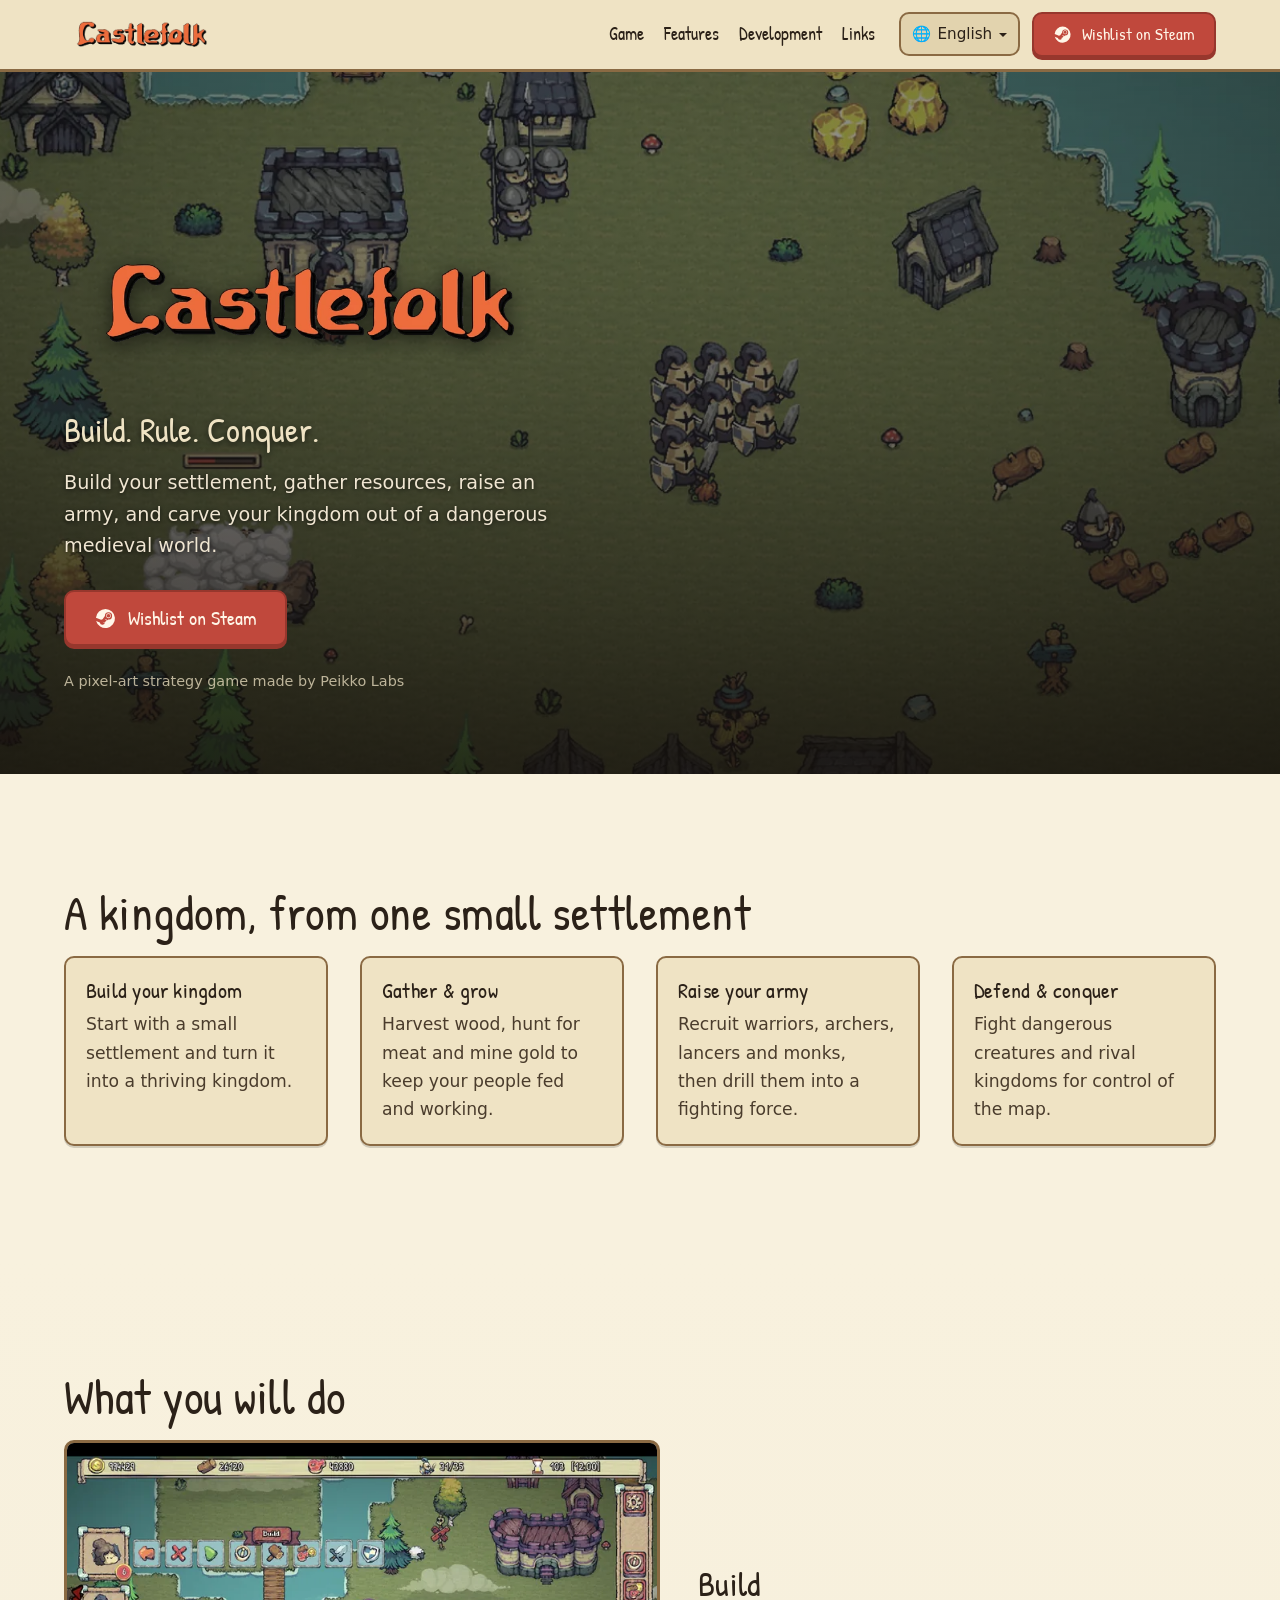
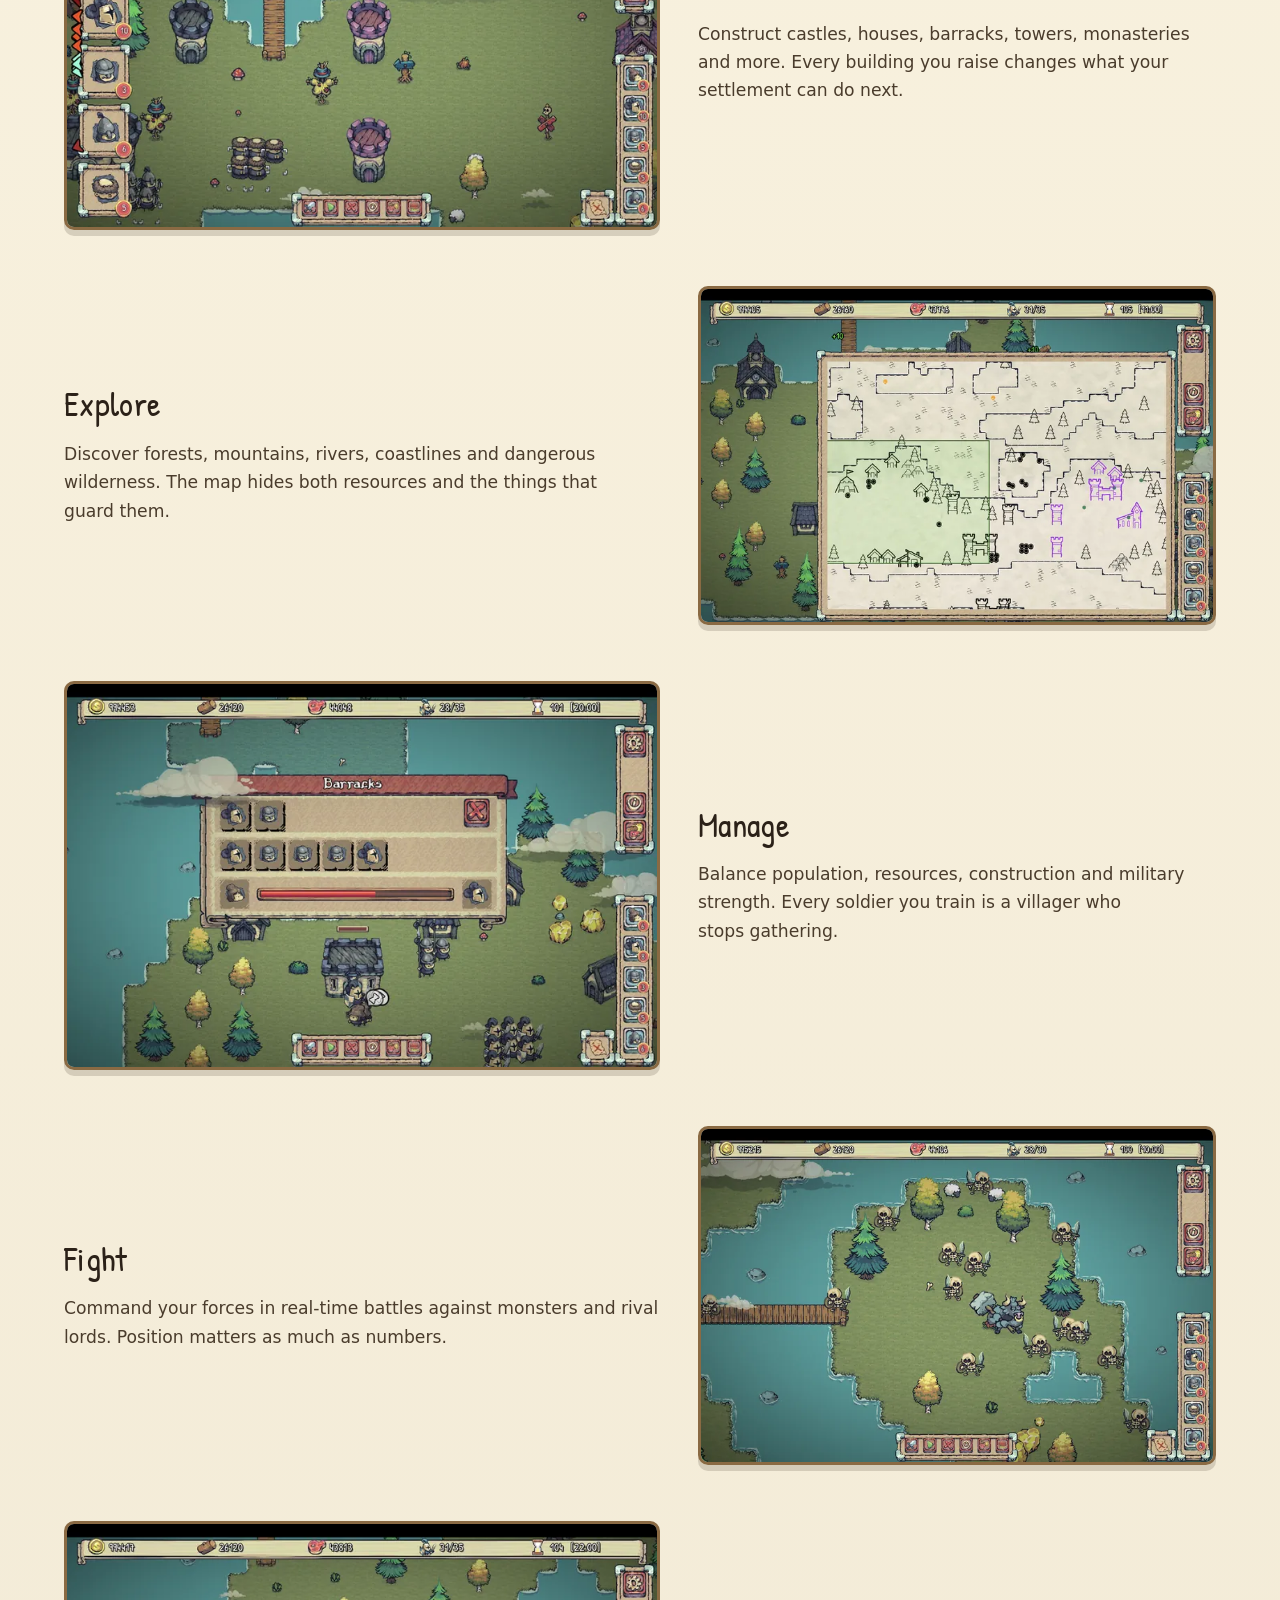
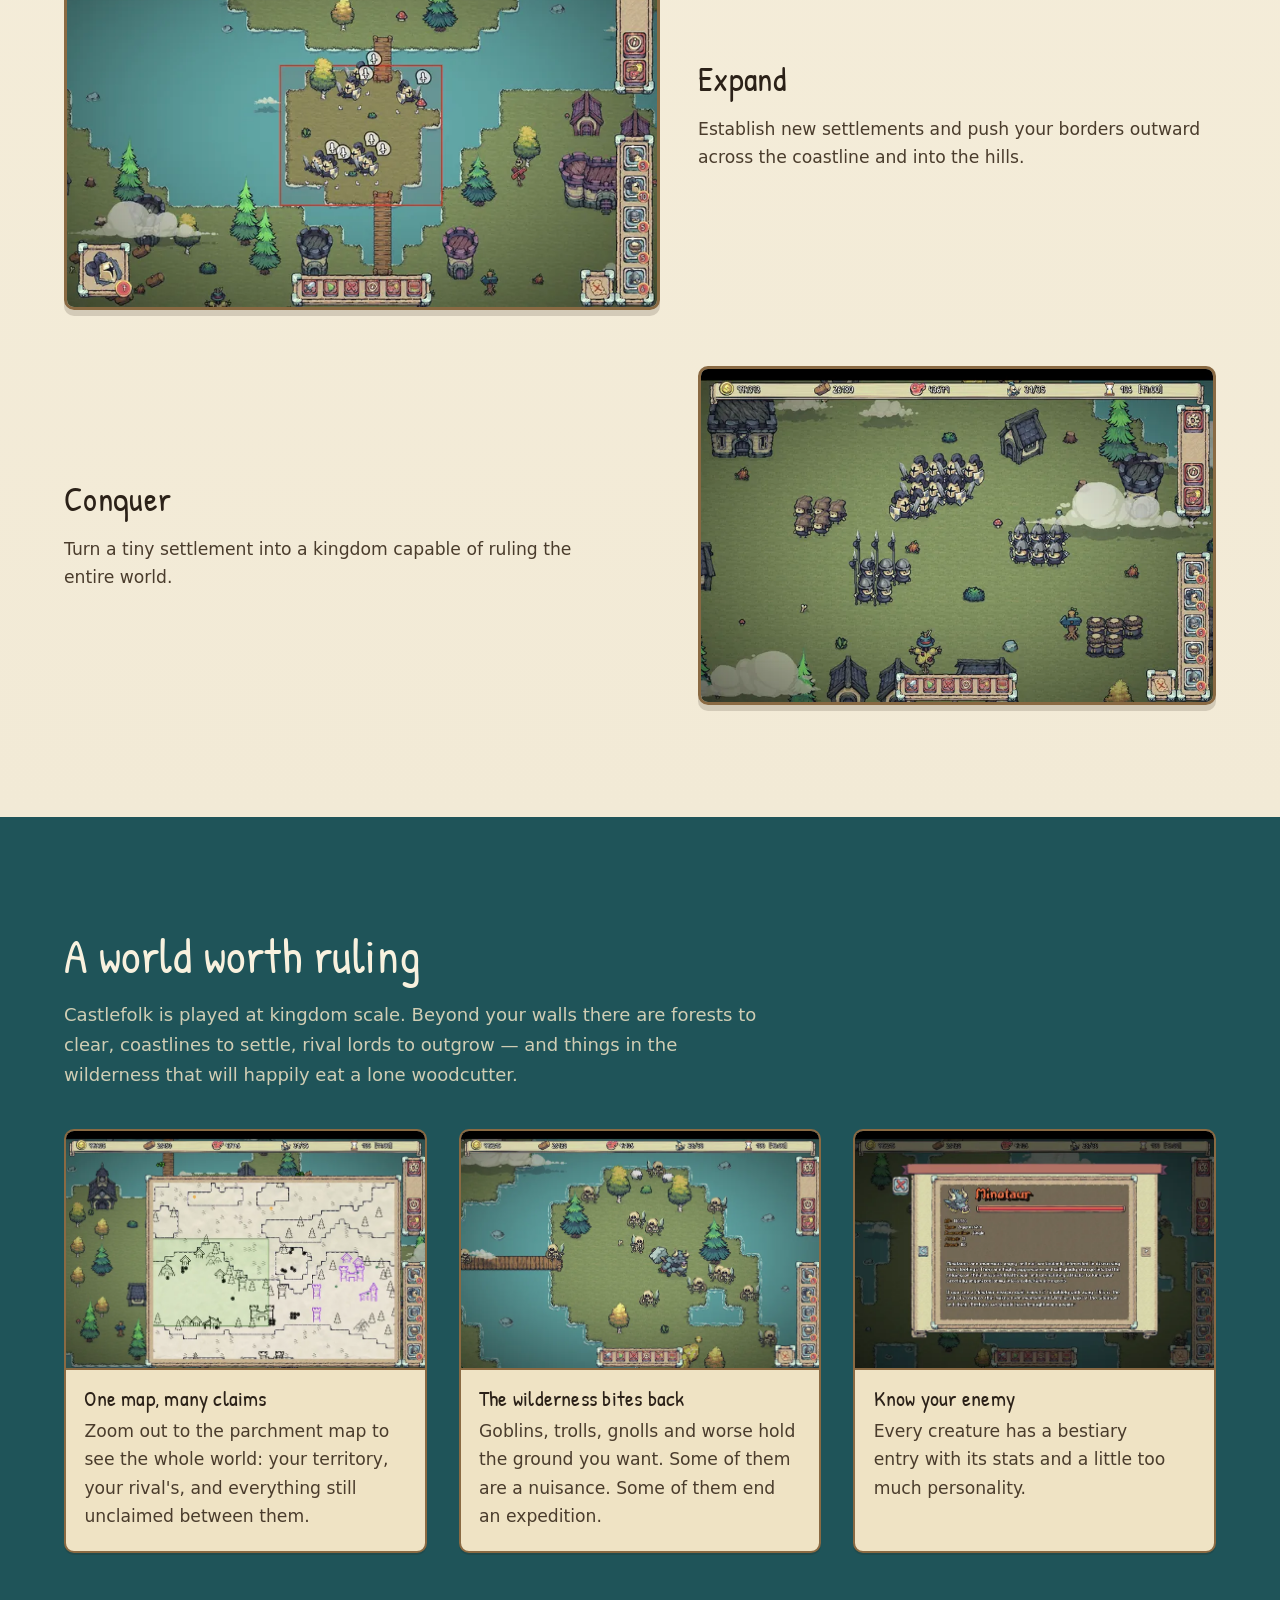
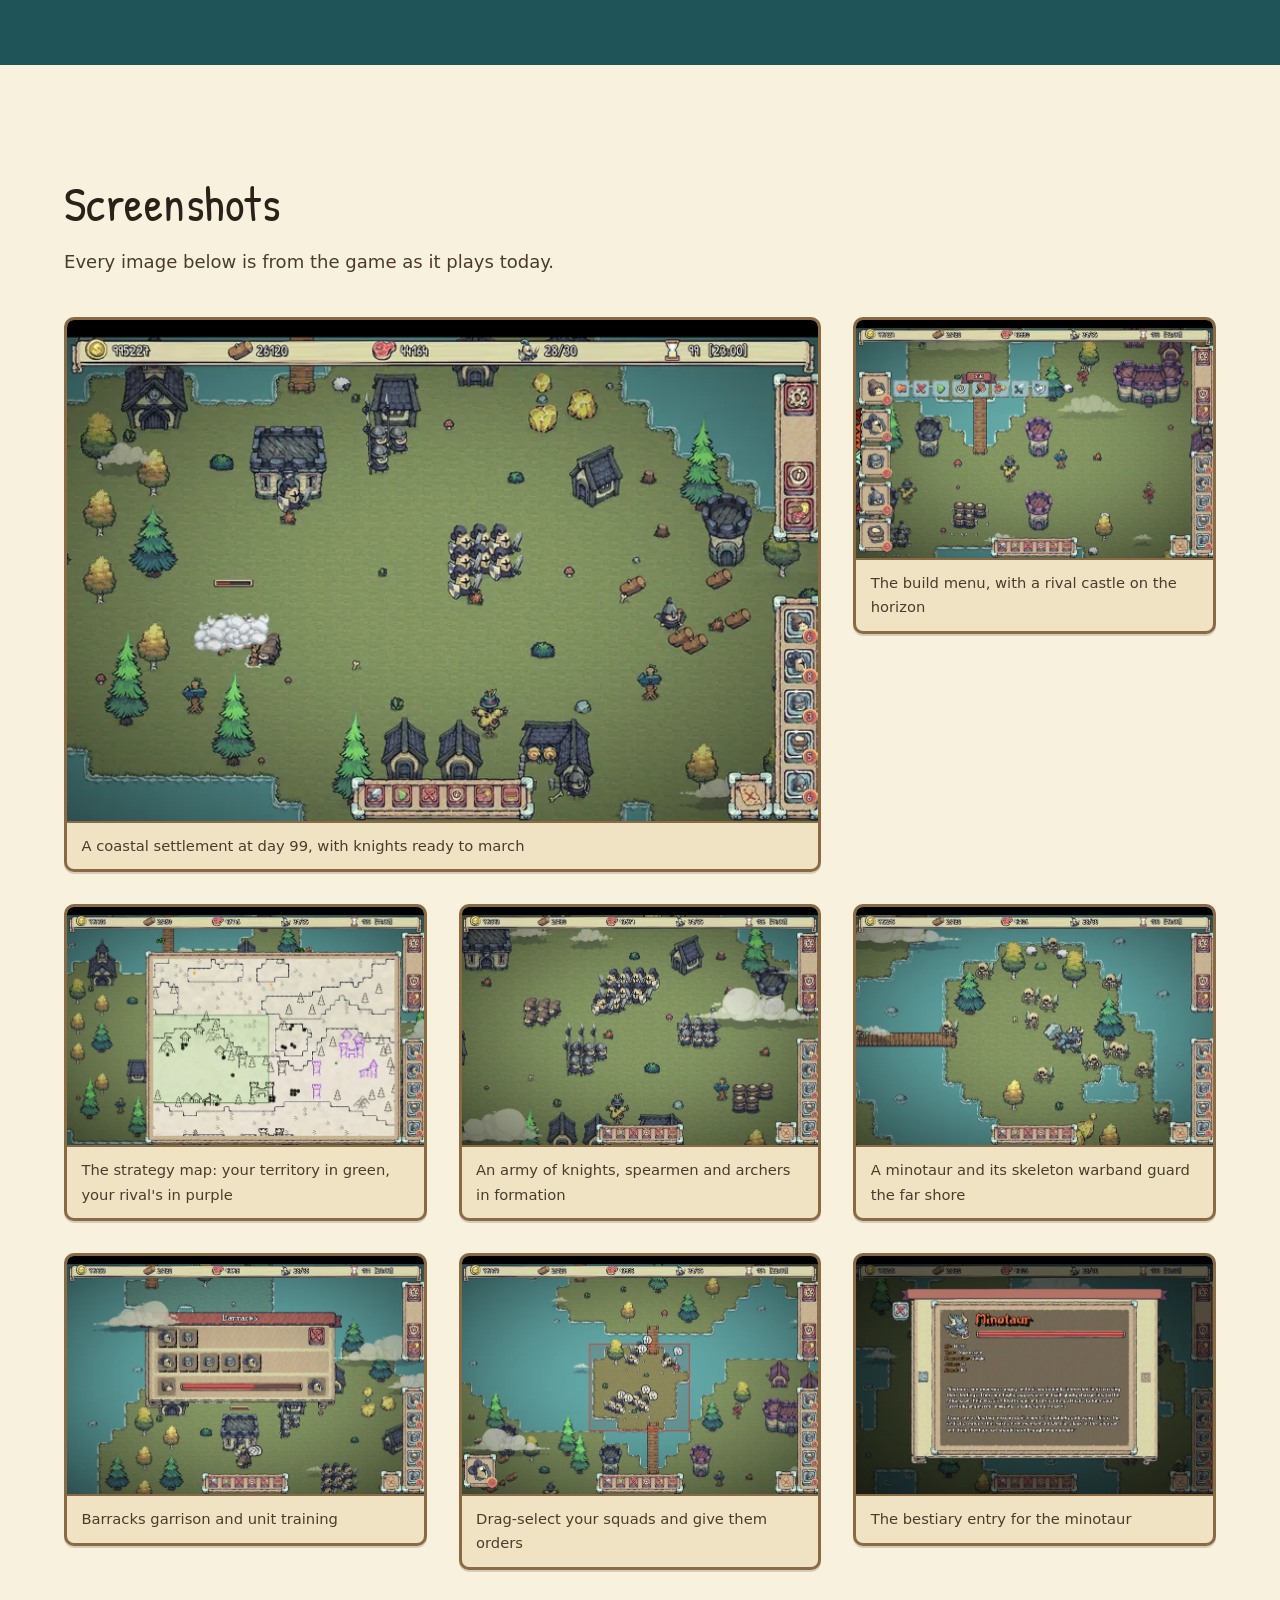
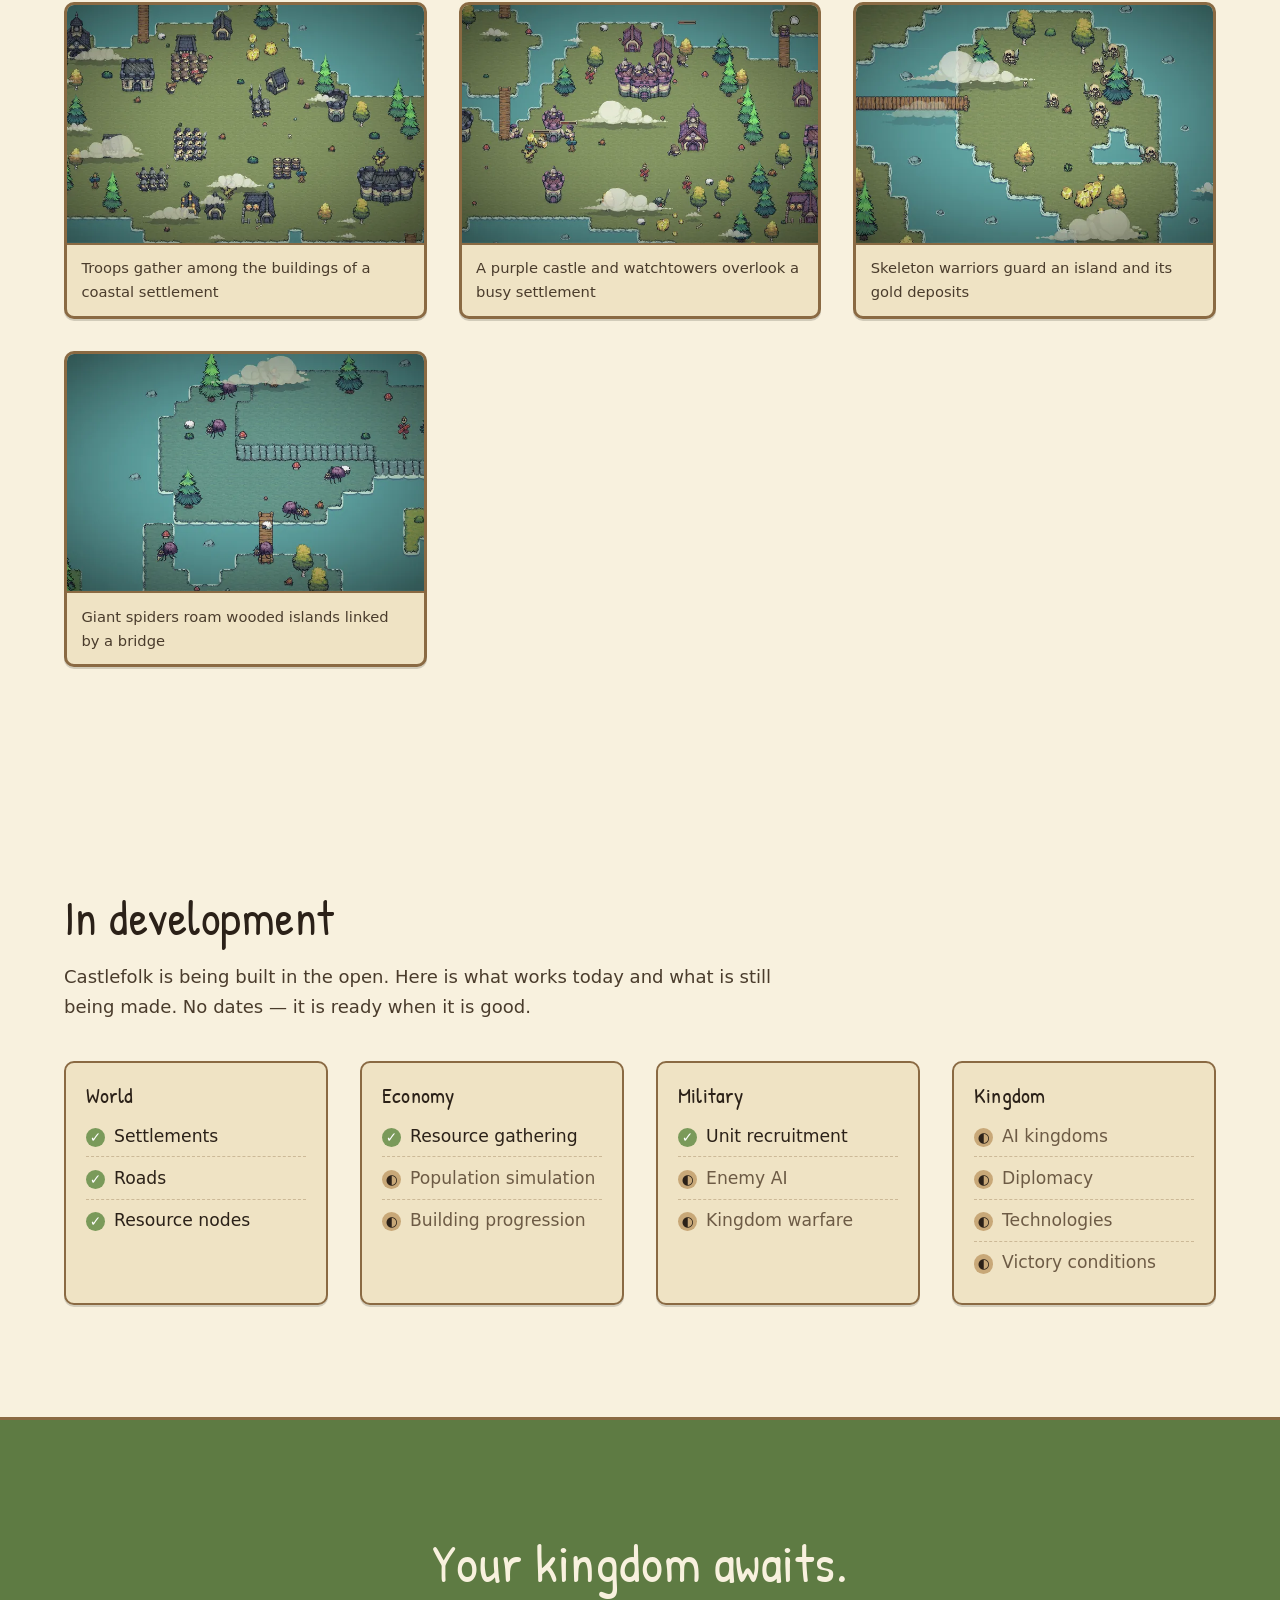
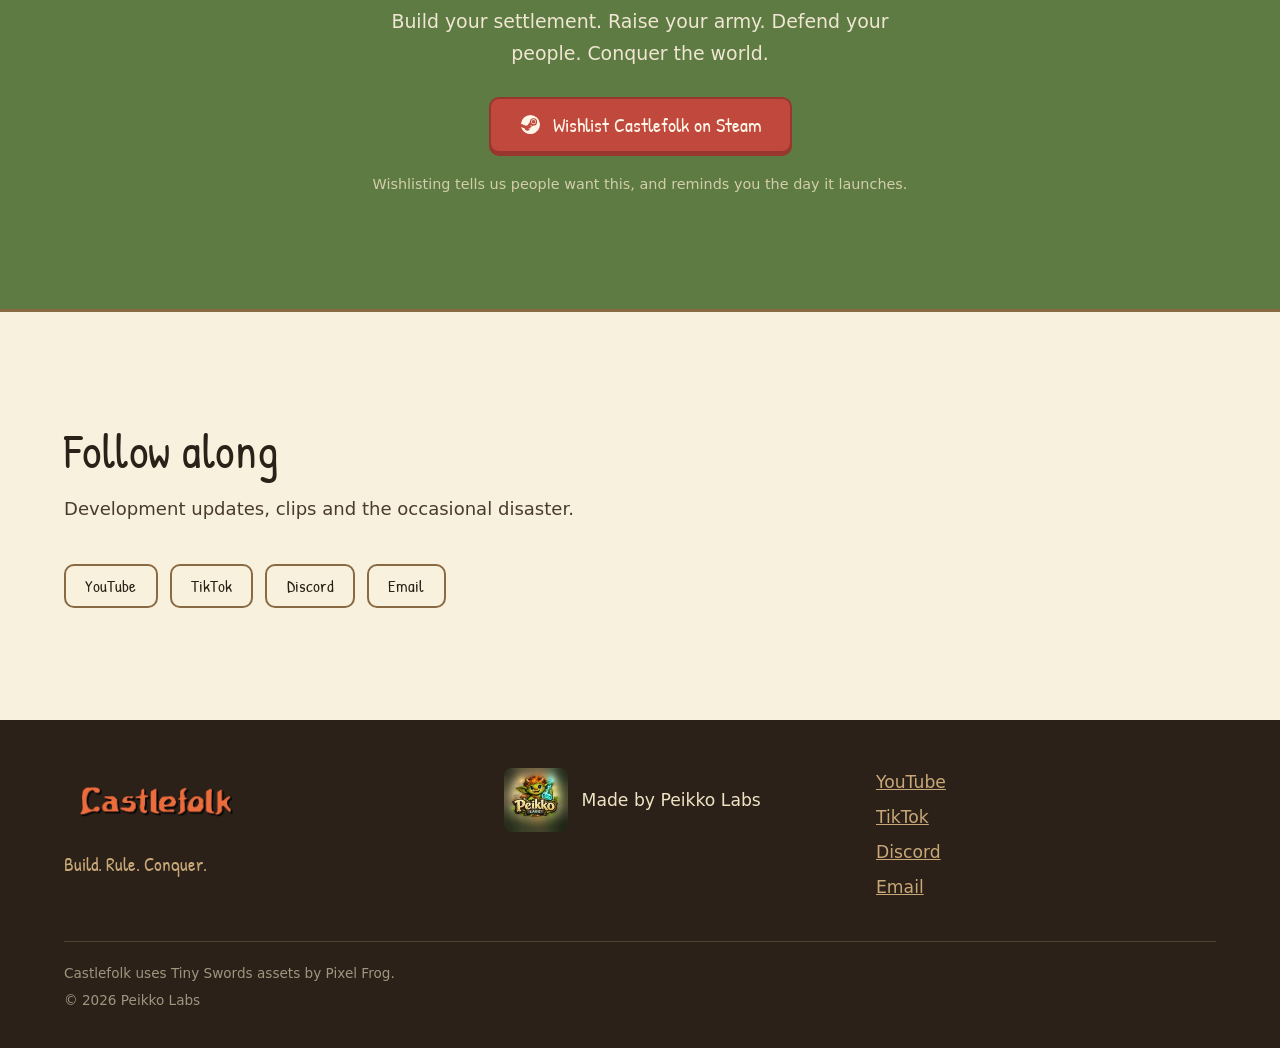
==== commit d53965f3: "remove godot4" ====
--- a/index.html
+++ b/index.html
@@ -125,7 +125,7 @@
         
       </div>
 
-      <p class="hero__meta">A pixel-art strategy game made with Godot 4</p>
+      <p class="hero__meta">A pixel-art strategy game made by Peikko Labs</p>
     </div>
   </section>
 
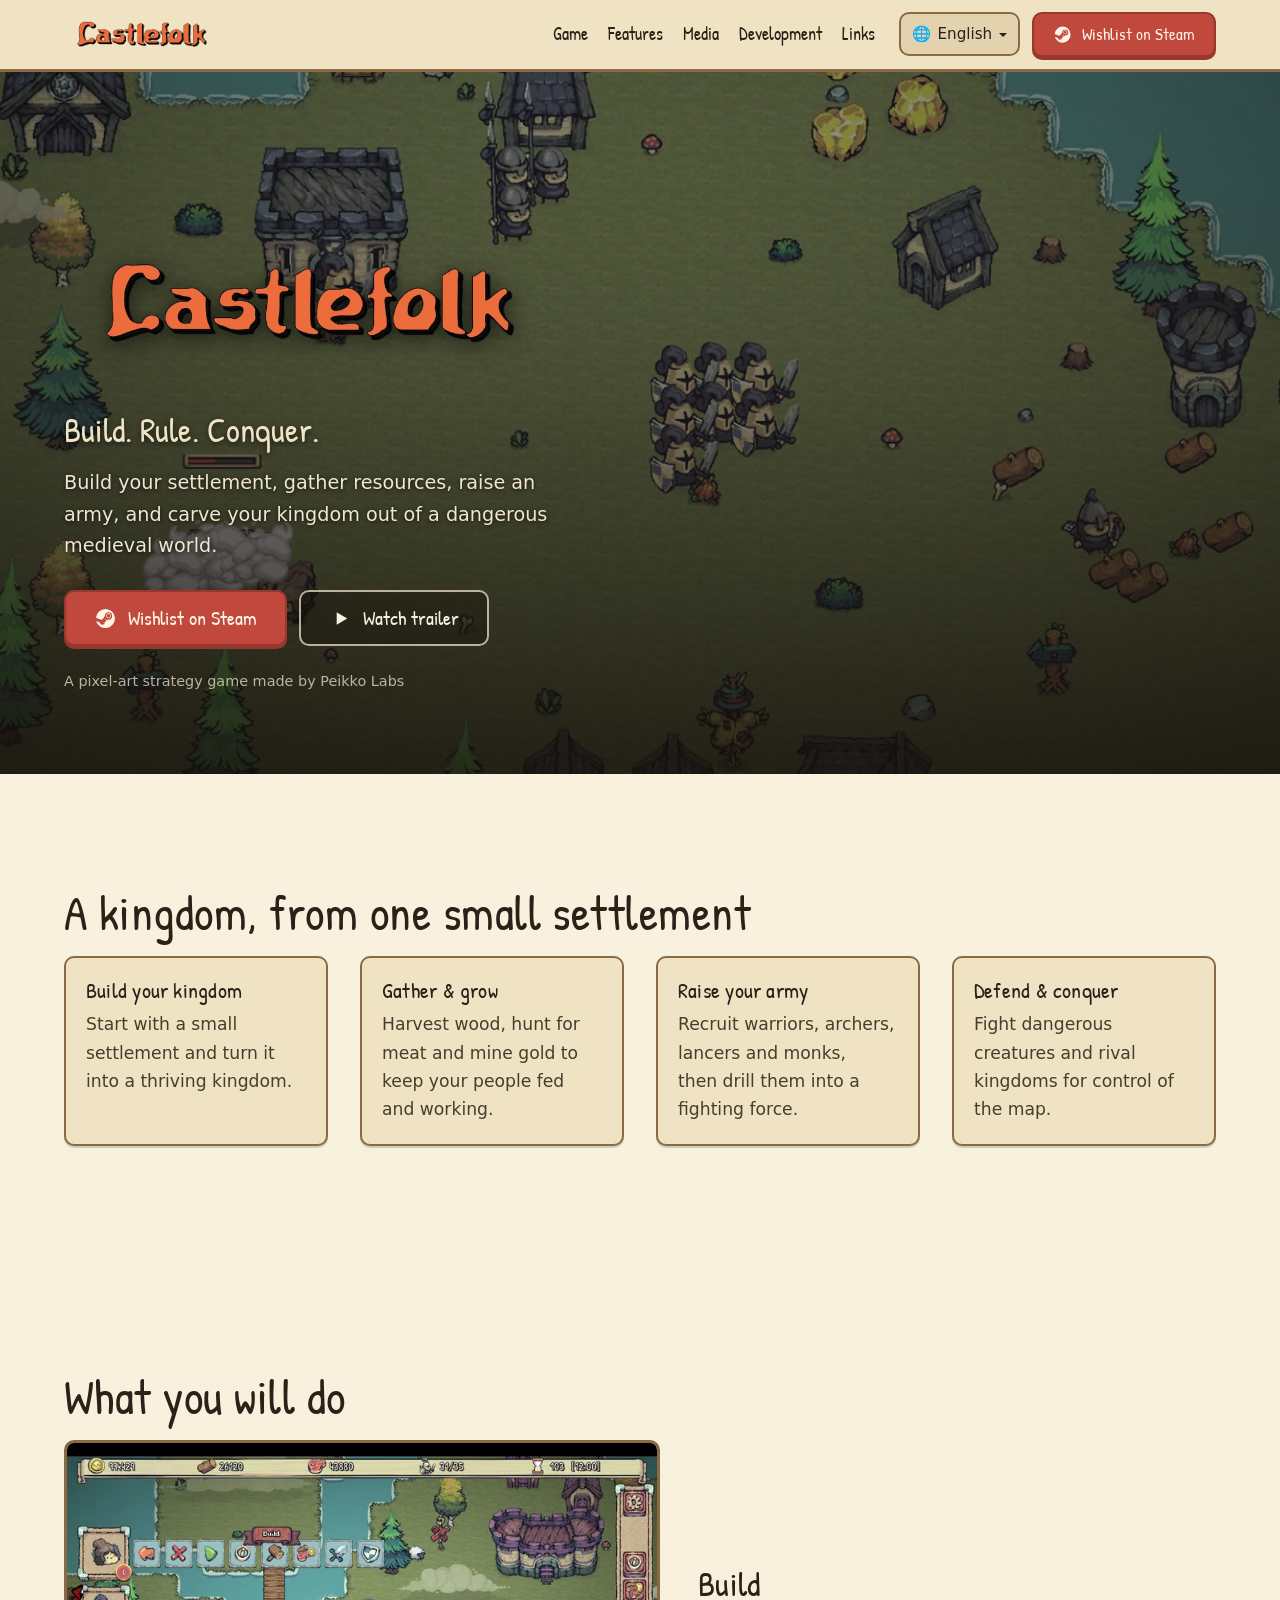
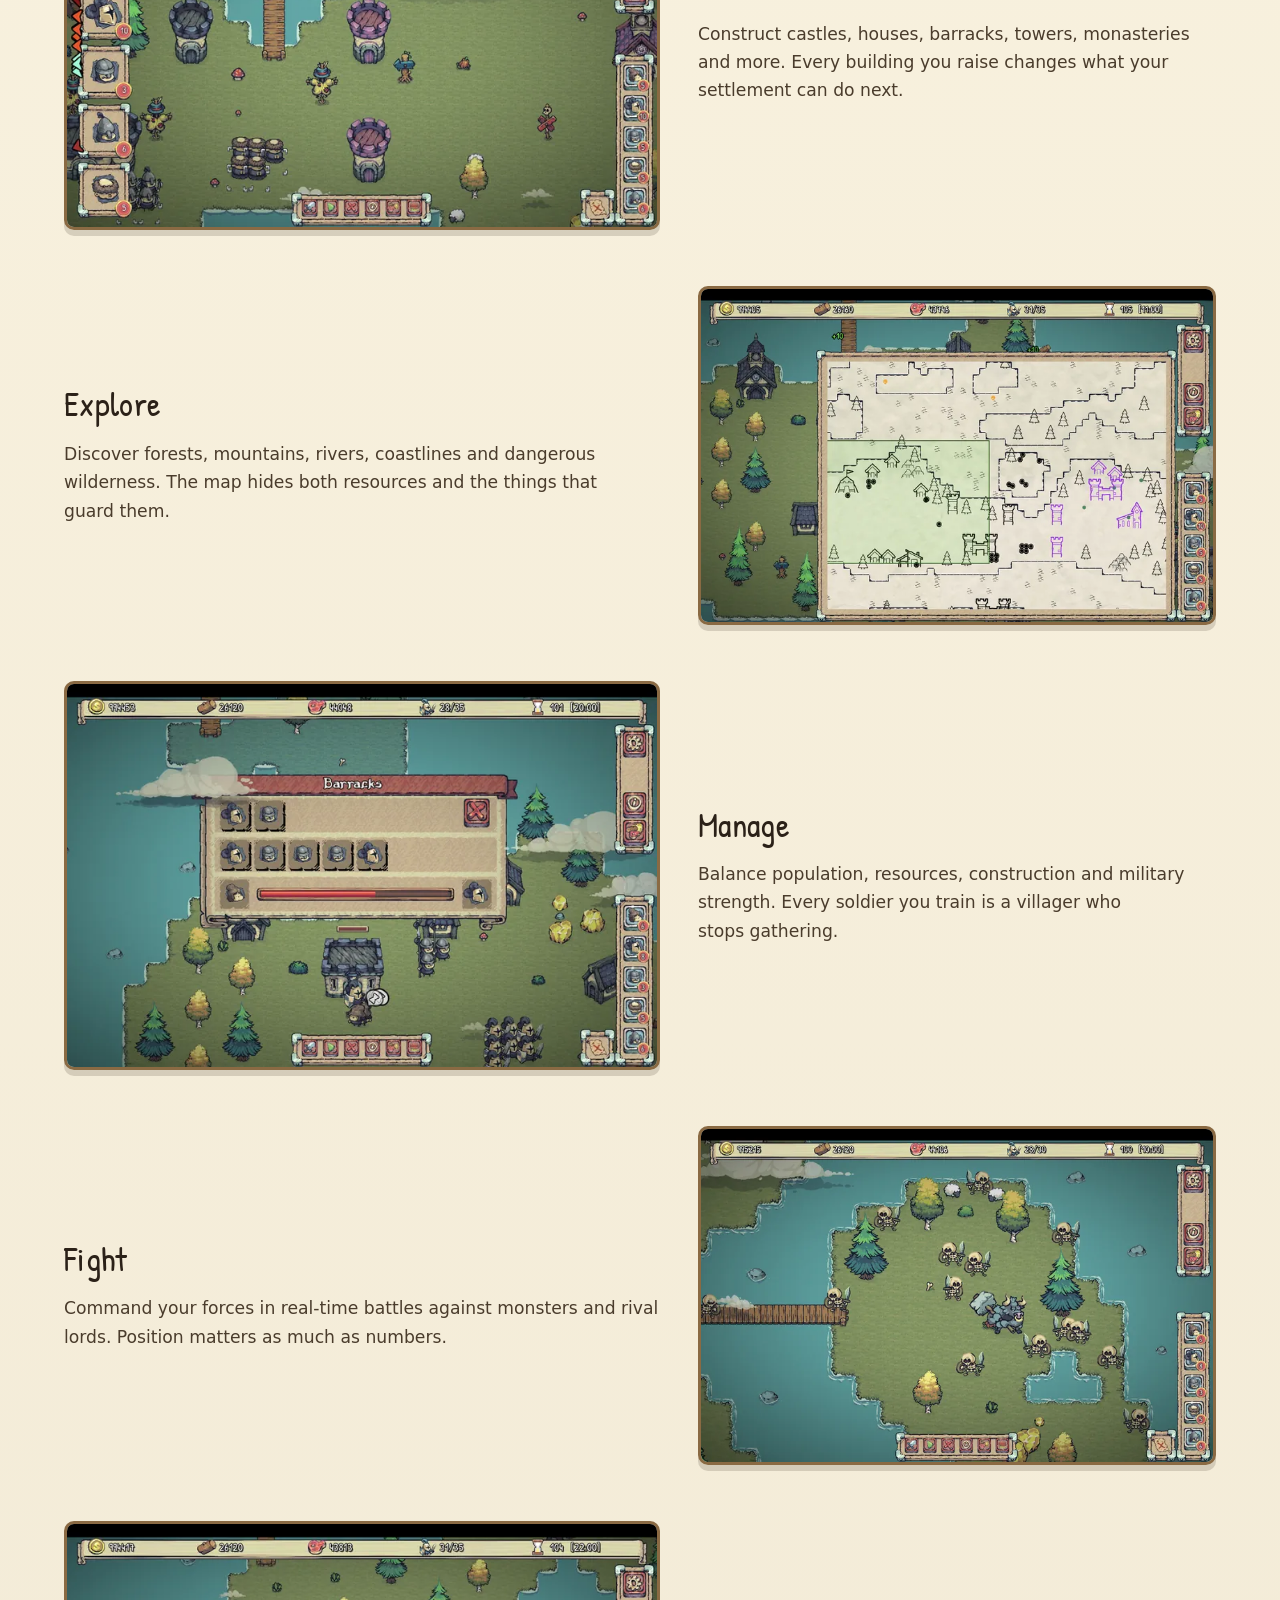
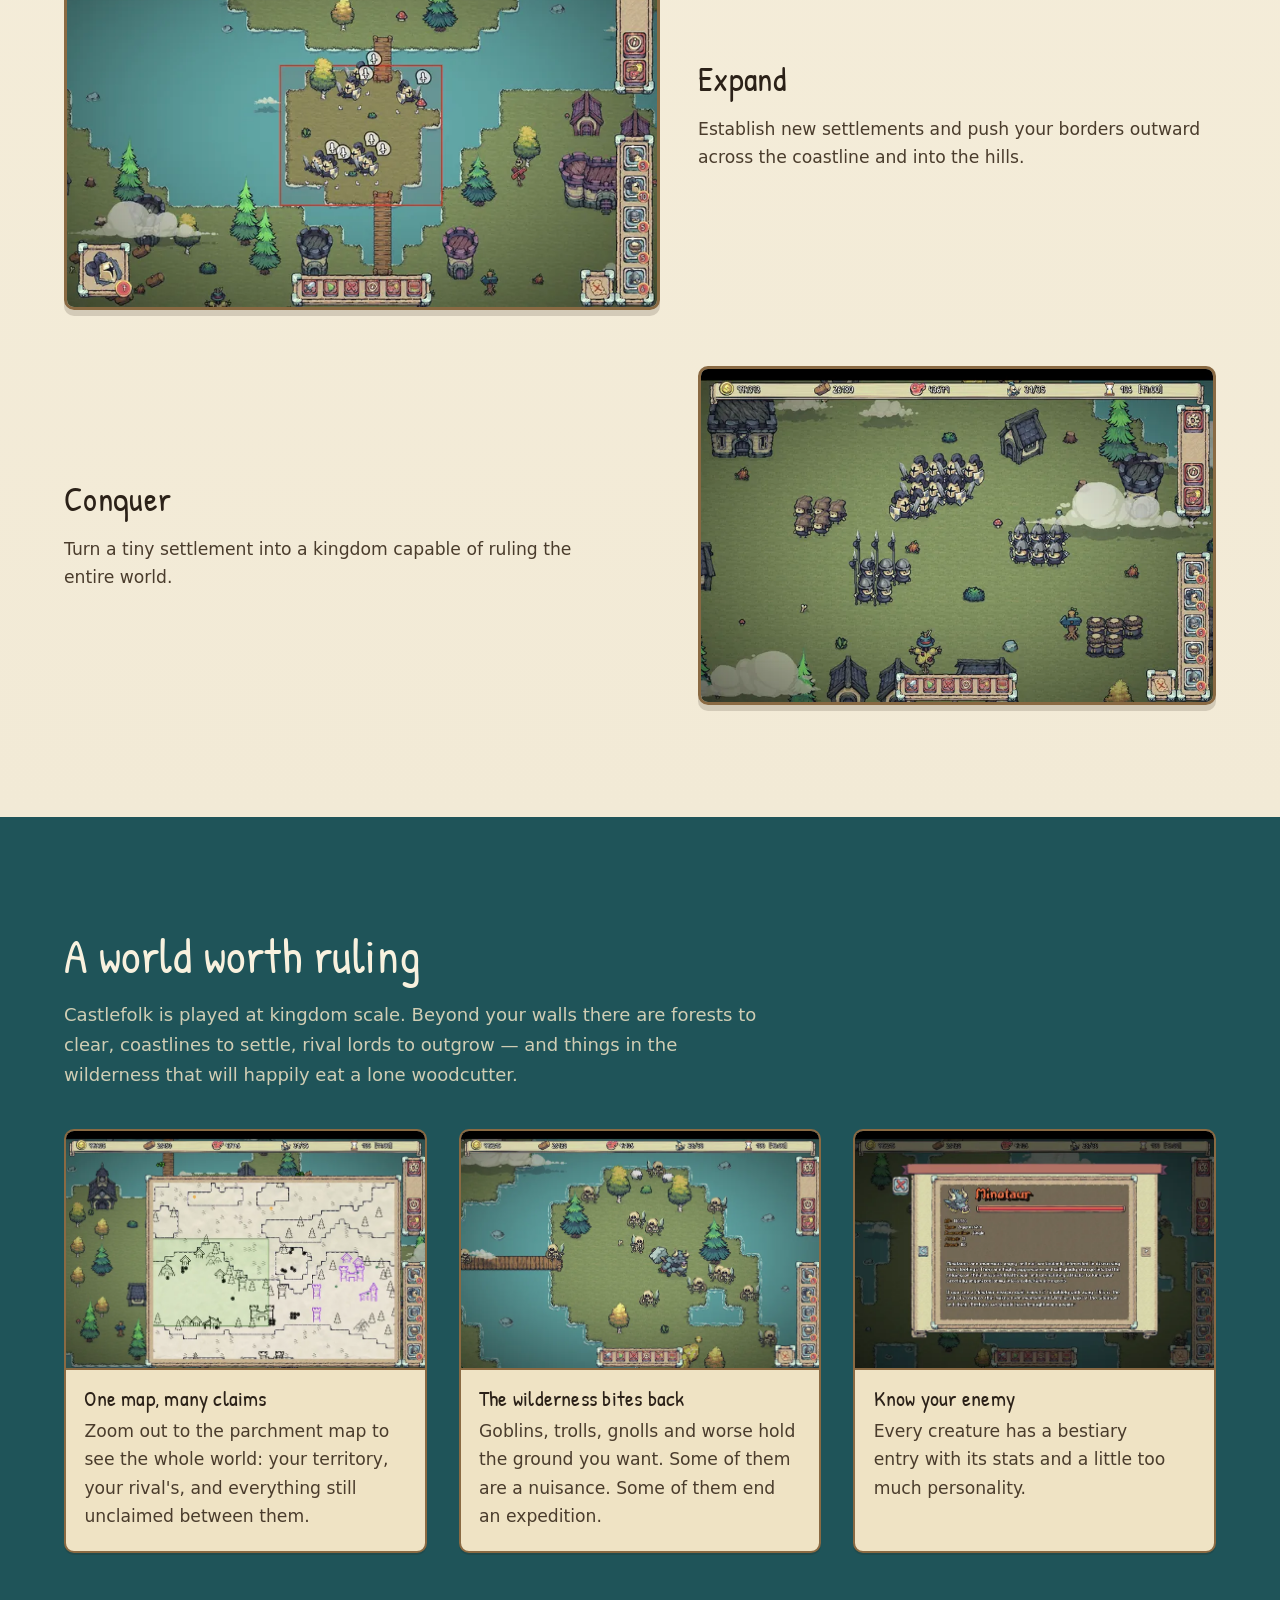
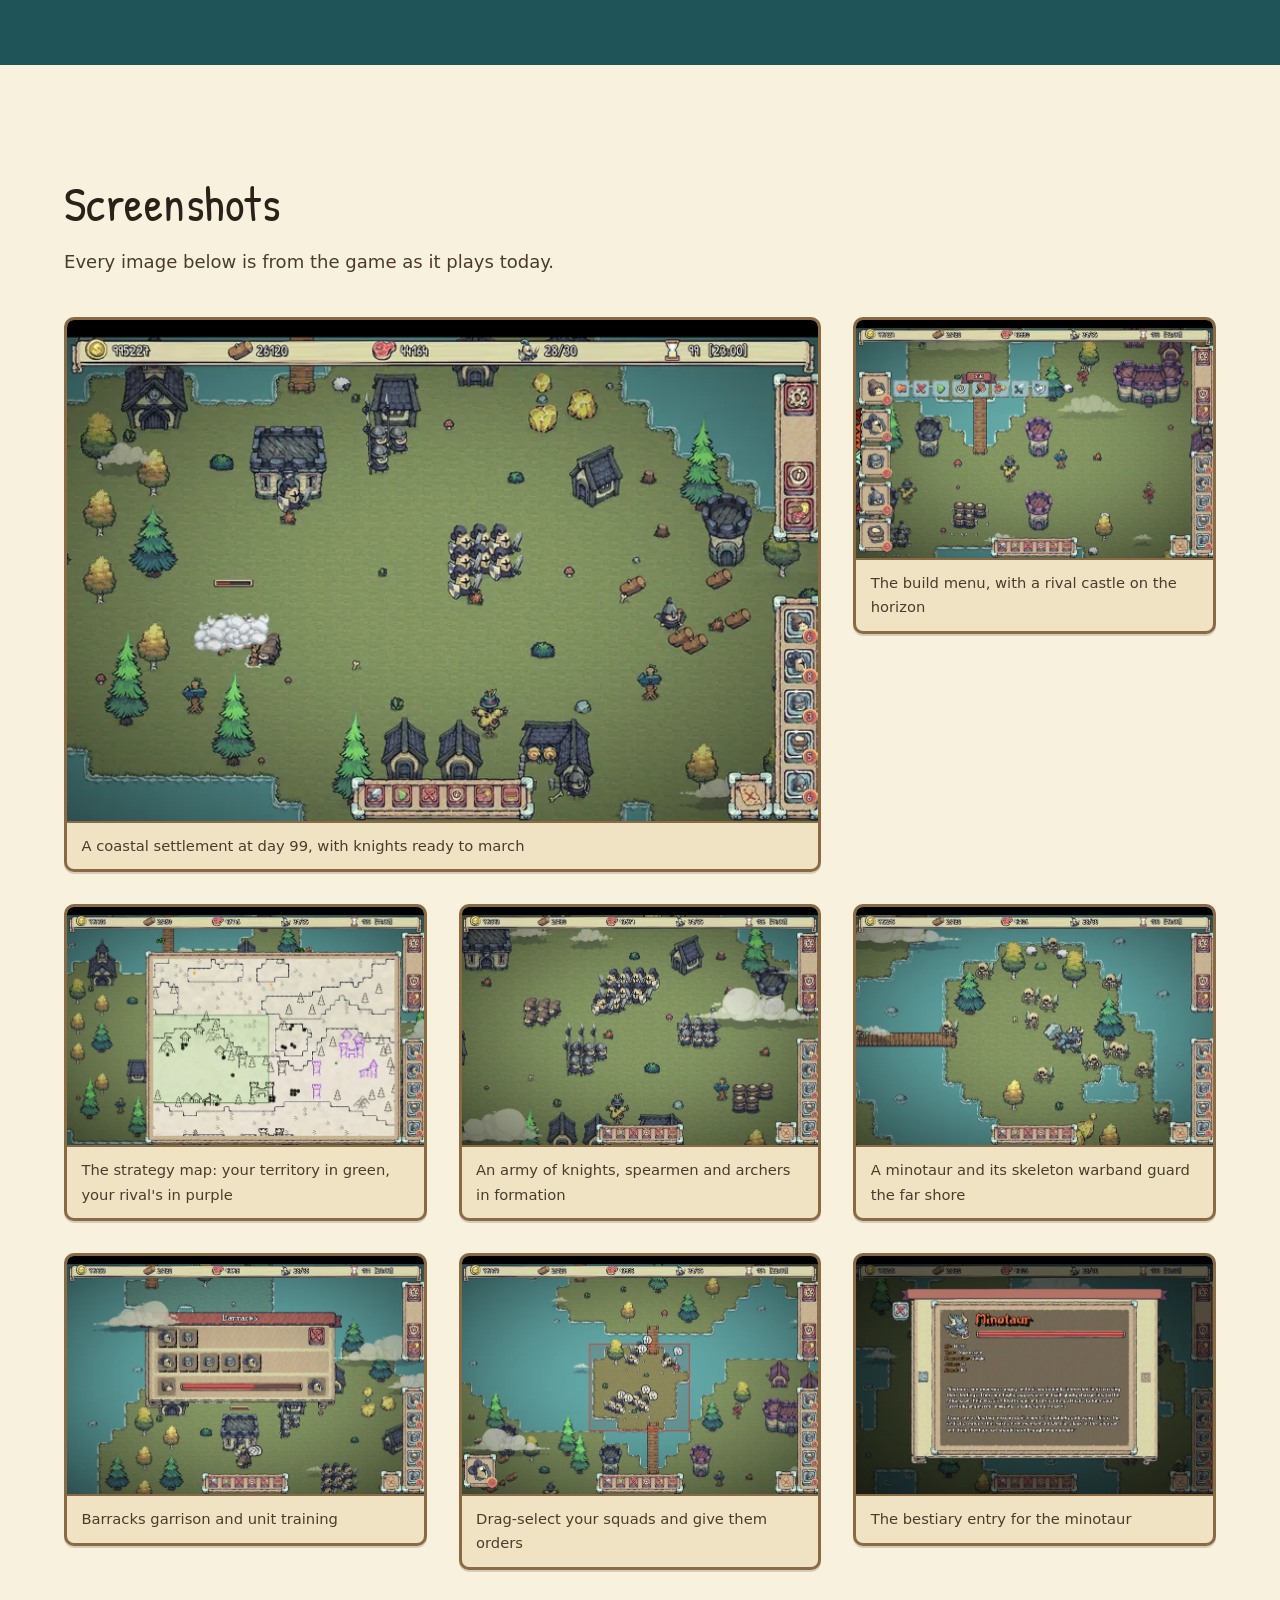
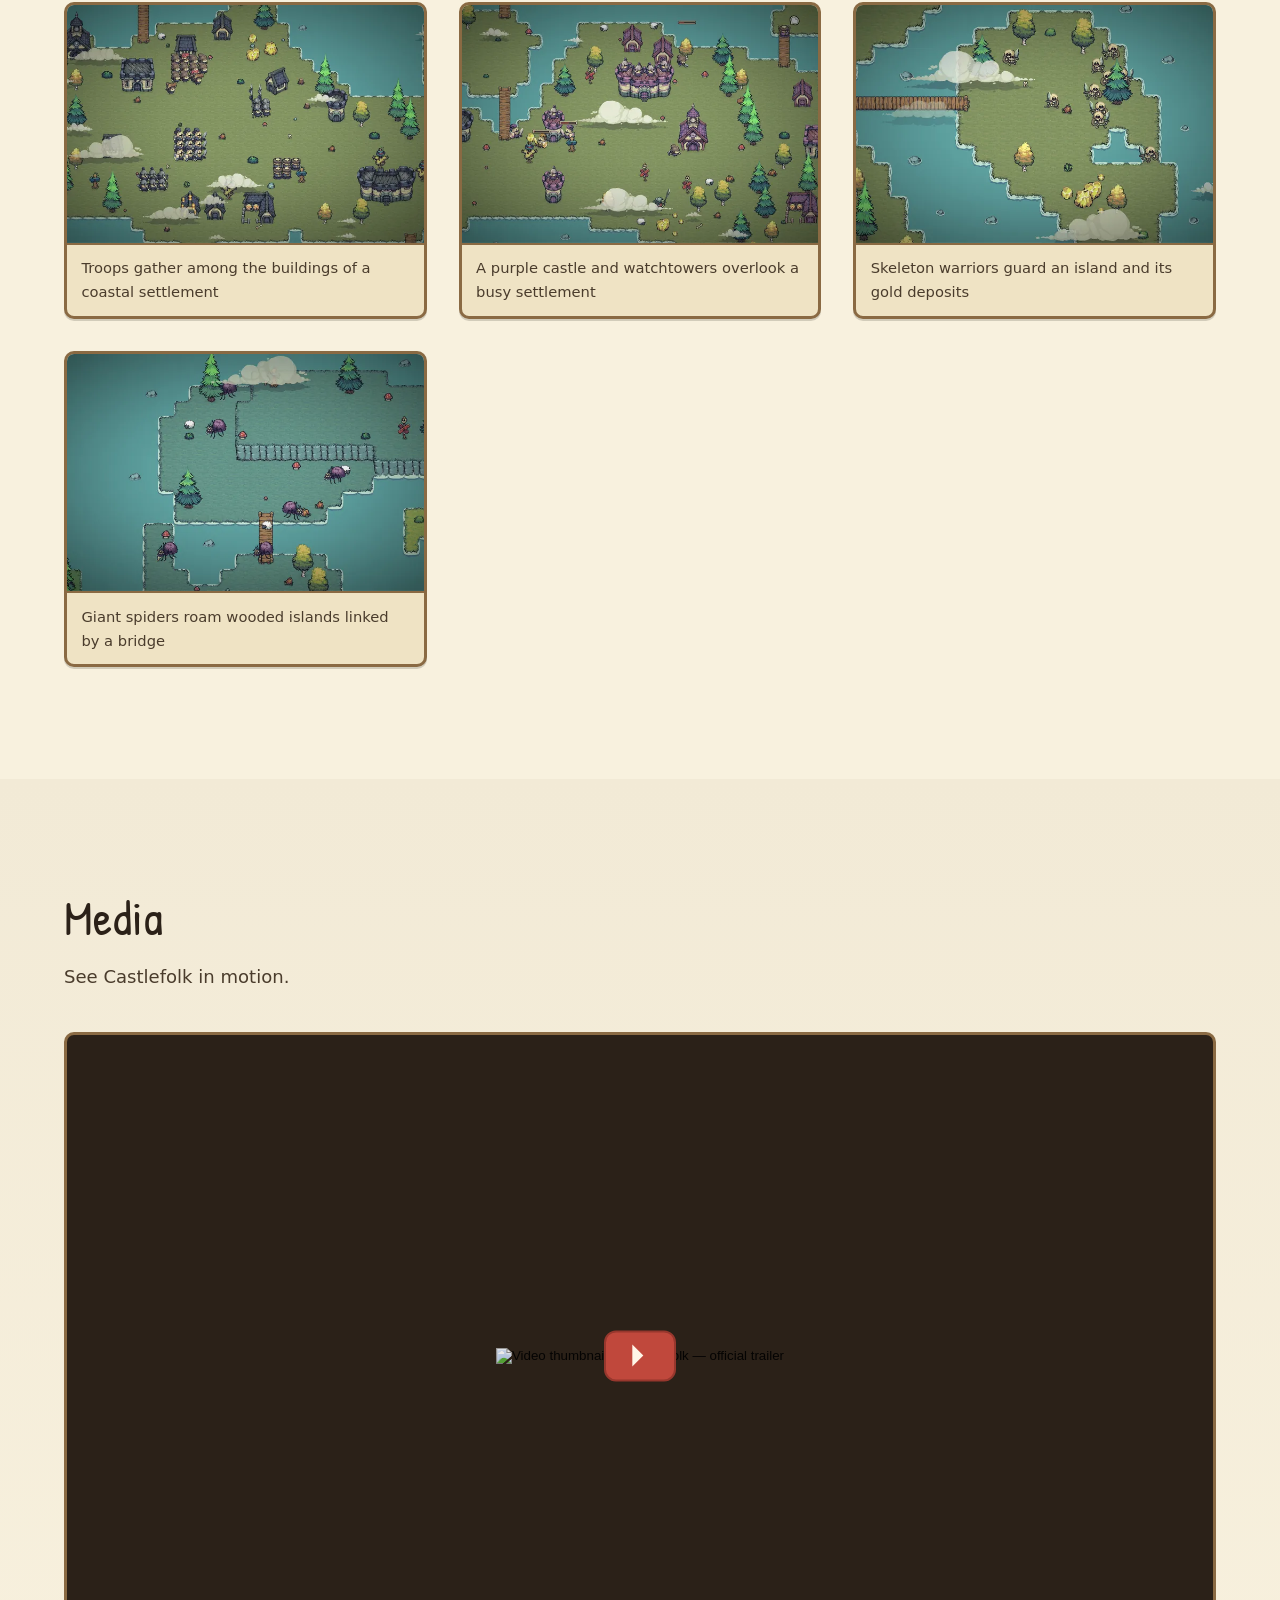
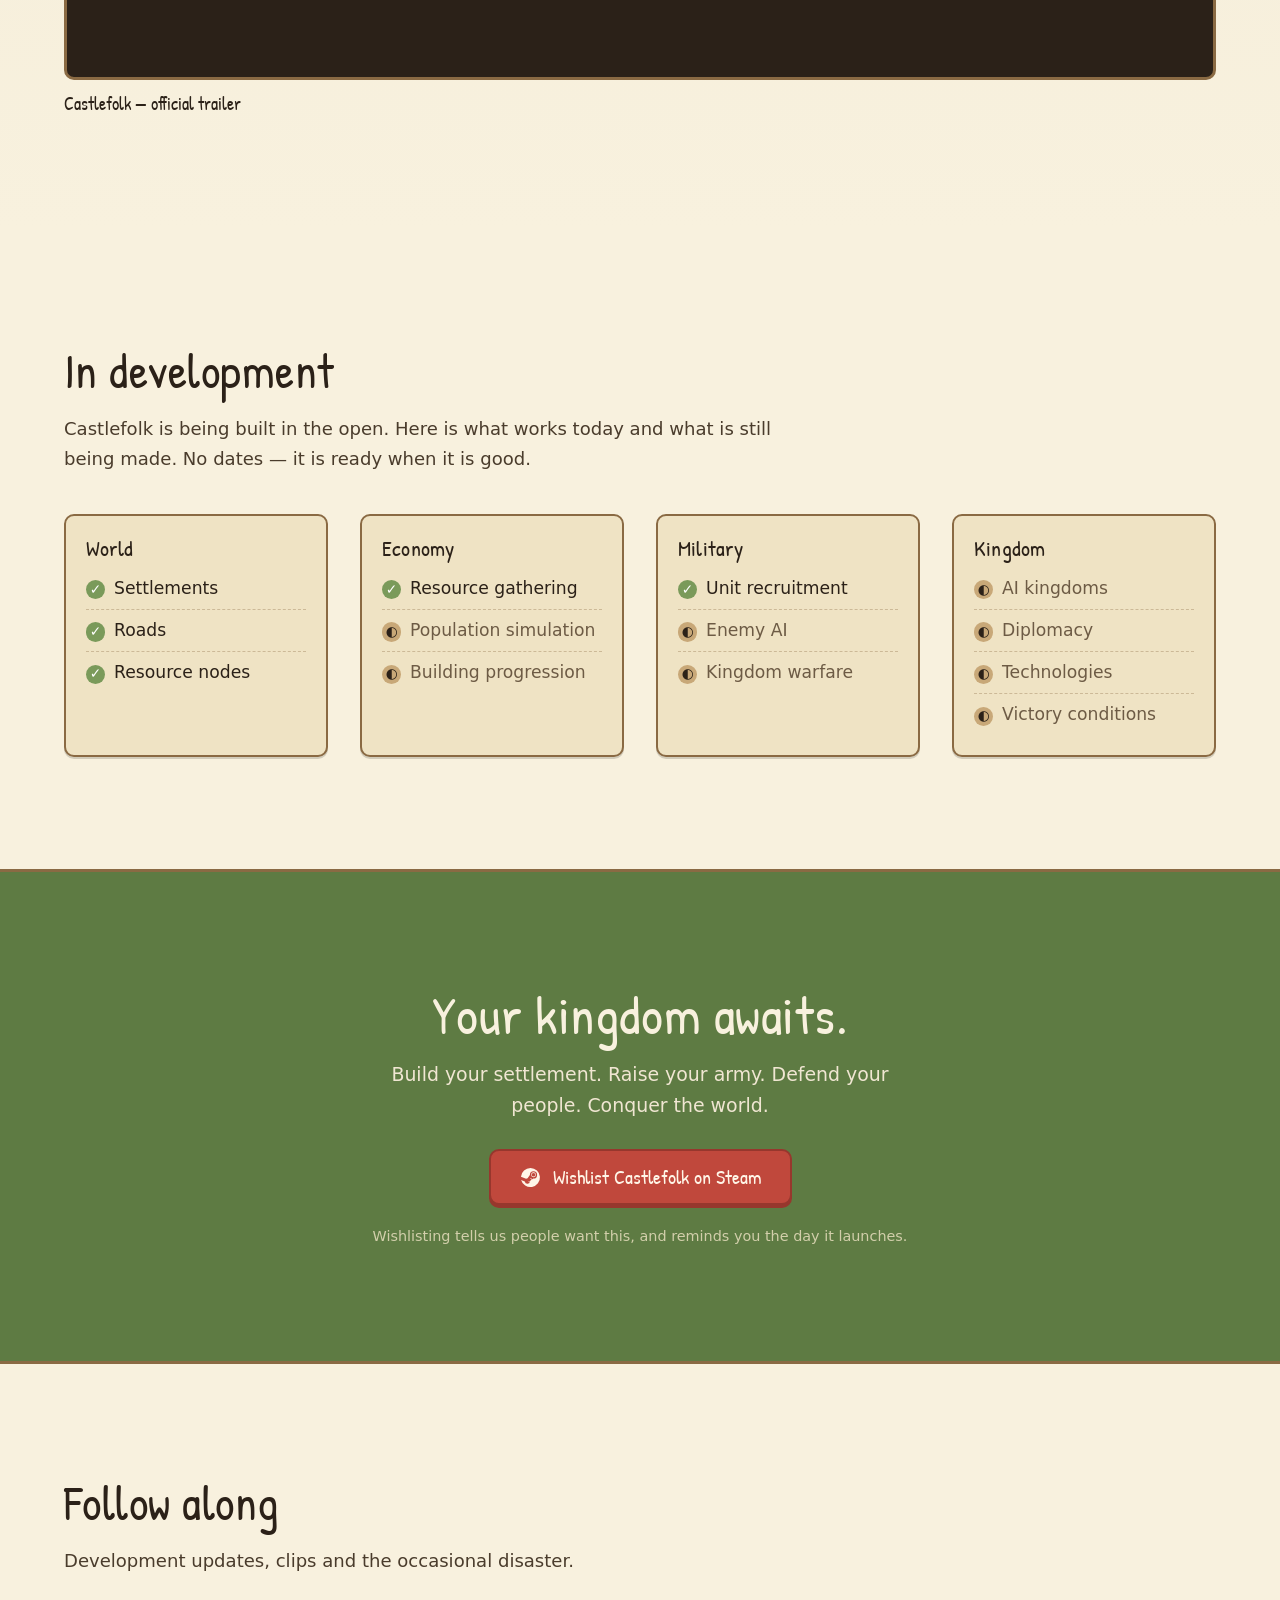
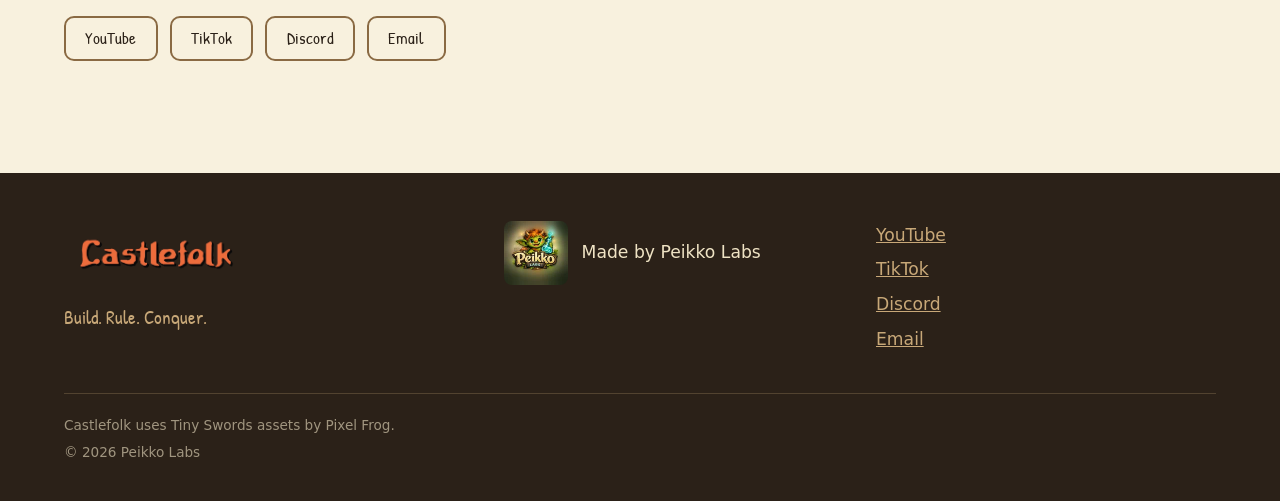
==== commit 2de032c8: "add trailer" ====
--- a/index.html
+++ b/index.html
@@ -65,7 +65,7 @@
       <nav class="nav__links" aria-label="Menu">
         <a href="#game">Game</a>
         <a href="#features">Features</a>
-        
+        <a href="#media">Media</a>
         <a href="#development">Development</a>
         <a href="#links">Links</a>
       </nav>
@@ -91,7 +91,7 @@
           </ul>
         </details>
 
-        <a class="btn btn--steam nav__cta" href="https://peikkolabs.com/" target="_blank" rel="noopener">
+        <a class="btn btn--steam nav__cta" href="https://store.steampowered.com/app/5251590/" target="_blank" rel="noopener">
           <svg class="btn__icon" viewBox="0 0 24 24" aria-hidden="true" focusable="false"><path fill="currentColor" d="M11.98 2A10 10 0 0 0 2.03 11.1l5.35 2.21a2.82 2.82 0 0 1 1.6-.49l2.38-3.45v-.05a3.77 3.77 0 1 1 3.77 3.77h-.09l-3.4 2.42v.13a2.83 2.83 0 0 1-5.6.57l-3.83-1.59A10 10 0 1 0 11.98 2Zm-3.1 13.4.99.41a2.14 2.14 0 1 0 1.2-2.86l1.09.45a1.57 1.57 0 1 1-1.21 2.9l-2.07-.9Zm6.25-3.79a2.51 2.51 0 1 0 0-5.02 2.51 2.51 0 0 0 0 5.02Zm0-.62a1.89 1.89 0 1 1 0-3.78 1.89 1.89 0 0 1 0 3.78Z"/></svg>
           <span>Wishlist on Steam</span>
         </a>
@@ -118,11 +118,14 @@
       <p class="hero__lede">Build your settlement, gather resources, raise an army, and carve your kingdom out of a dangerous medieval world.</p>
 
       <div class="hero__actions">
-        <a class="btn btn--steam btn--lg" href="https://peikkolabs.com/" target="_blank" rel="noopener">
+        <a class="btn btn--steam btn--lg" href="https://store.steampowered.com/app/5251590/" target="_blank" rel="noopener">
           <svg class="btn__icon" viewBox="0 0 24 24" aria-hidden="true" focusable="false"><path fill="currentColor" d="M11.98 2A10 10 0 0 0 2.03 11.1l5.35 2.21a2.82 2.82 0 0 1 1.6-.49l2.38-3.45v-.05a3.77 3.77 0 1 1 3.77 3.77h-.09l-3.4 2.42v.13a2.83 2.83 0 0 1-5.6.57l-3.83-1.59A10 10 0 1 0 11.98 2Zm-3.1 13.4.99.41a2.14 2.14 0 1 0 1.2-2.86l1.09.45a1.57 1.57 0 1 1-1.21 2.9l-2.07-.9Zm6.25-3.79a2.51 2.51 0 1 0 0-5.02 2.51 2.51 0 0 0 0 5.02Zm0-.62a1.89 1.89 0 1 1 0-3.78 1.89 1.89 0 0 1 0 3.78Z"/></svg>
           <span>Wishlist on Steam</span>
         </a>
-        
+        <a class="btn btn--ghost btn--lg" href="#media">
+          <svg class="btn__icon" viewBox="0 0 24 24" aria-hidden="true" focusable="false"><path fill="currentColor" d="M8 5.5v13l11-6.5-11-6.5Z"/></svg>
+          <span>Watch trailer</span>
+        </a>
       </div>
 
       <p class="hero__meta">A pixel-art strategy game made by Peikko Labs</p>
@@ -371,7 +374,21 @@
     </div>
   </section>
 
-  
+  <section class="media" id="media" aria-labelledby="mediaHeading">
+    <div class="wrap">
+      <h2 class="section__title" id="mediaHeading">Media</h2>
+      <p class="section__lede">See Castlefolk in motion.</p>
+      <div class="media__grid">
+        <figure class="video video--featured">
+          <button type="button" class="video__facade" data-video="IDJ2e6vIKdI" aria-label="Play Castlefolk — official trailer">
+            <img src="https://i.ytimg.com/vi/IDJ2e6vIKdI/hqdefault.jpg" alt="Video thumbnail for Castlefolk — official trailer" width="480" height="360" loading="lazy" decoding="async">
+            <span class="video__play" aria-hidden="true"></span>
+          </button>
+          <figcaption>Castlefolk — official trailer</figcaption>
+        </figure>
+      </div>
+    </div>
+  </section>
 
   <section class="roadmap" id="development" aria-labelledby="roadmapHeading">
     <div class="wrap">
@@ -471,7 +488,7 @@
     <div class="wrap cta__inner">
       <h2 id="ctaHeading">Your kingdom awaits.</h2>
       <p class="cta__text">Build your settlement. Raise your army. Defend your people. Conquer the world.</p>
-      <a class="btn btn--steam btn--lg" href="https://peikkolabs.com/" target="_blank" rel="noopener">
+      <a class="btn btn--steam btn--lg" href="https://store.steampowered.com/app/5251590/" target="_blank" rel="noopener">
         <svg class="btn__icon" viewBox="0 0 24 24" aria-hidden="true" focusable="false"><path fill="currentColor" d="M11.98 2A10 10 0 0 0 2.03 11.1l5.35 2.21a2.82 2.82 0 0 1 1.6-.49l2.38-3.45v-.05a3.77 3.77 0 1 1 3.77 3.77h-.09l-3.4 2.42v.13a2.83 2.83 0 0 1-5.6.57l-3.83-1.59A10 10 0 1 0 11.98 2Zm-3.1 13.4.99.41a2.14 2.14 0 1 0 1.2-2.86l1.09.45a1.57 1.57 0 1 1-1.21 2.9l-2.07-.9Zm6.25-3.79a2.51 2.51 0 1 0 0-5.02 2.51 2.51 0 0 0 0 5.02Zm0-.62a1.89 1.89 0 1 1 0-3.78 1.89 1.89 0 0 1 0 3.78Z"/></svg>
         <span>Wishlist Castlefolk on Steam</span>
       </a>
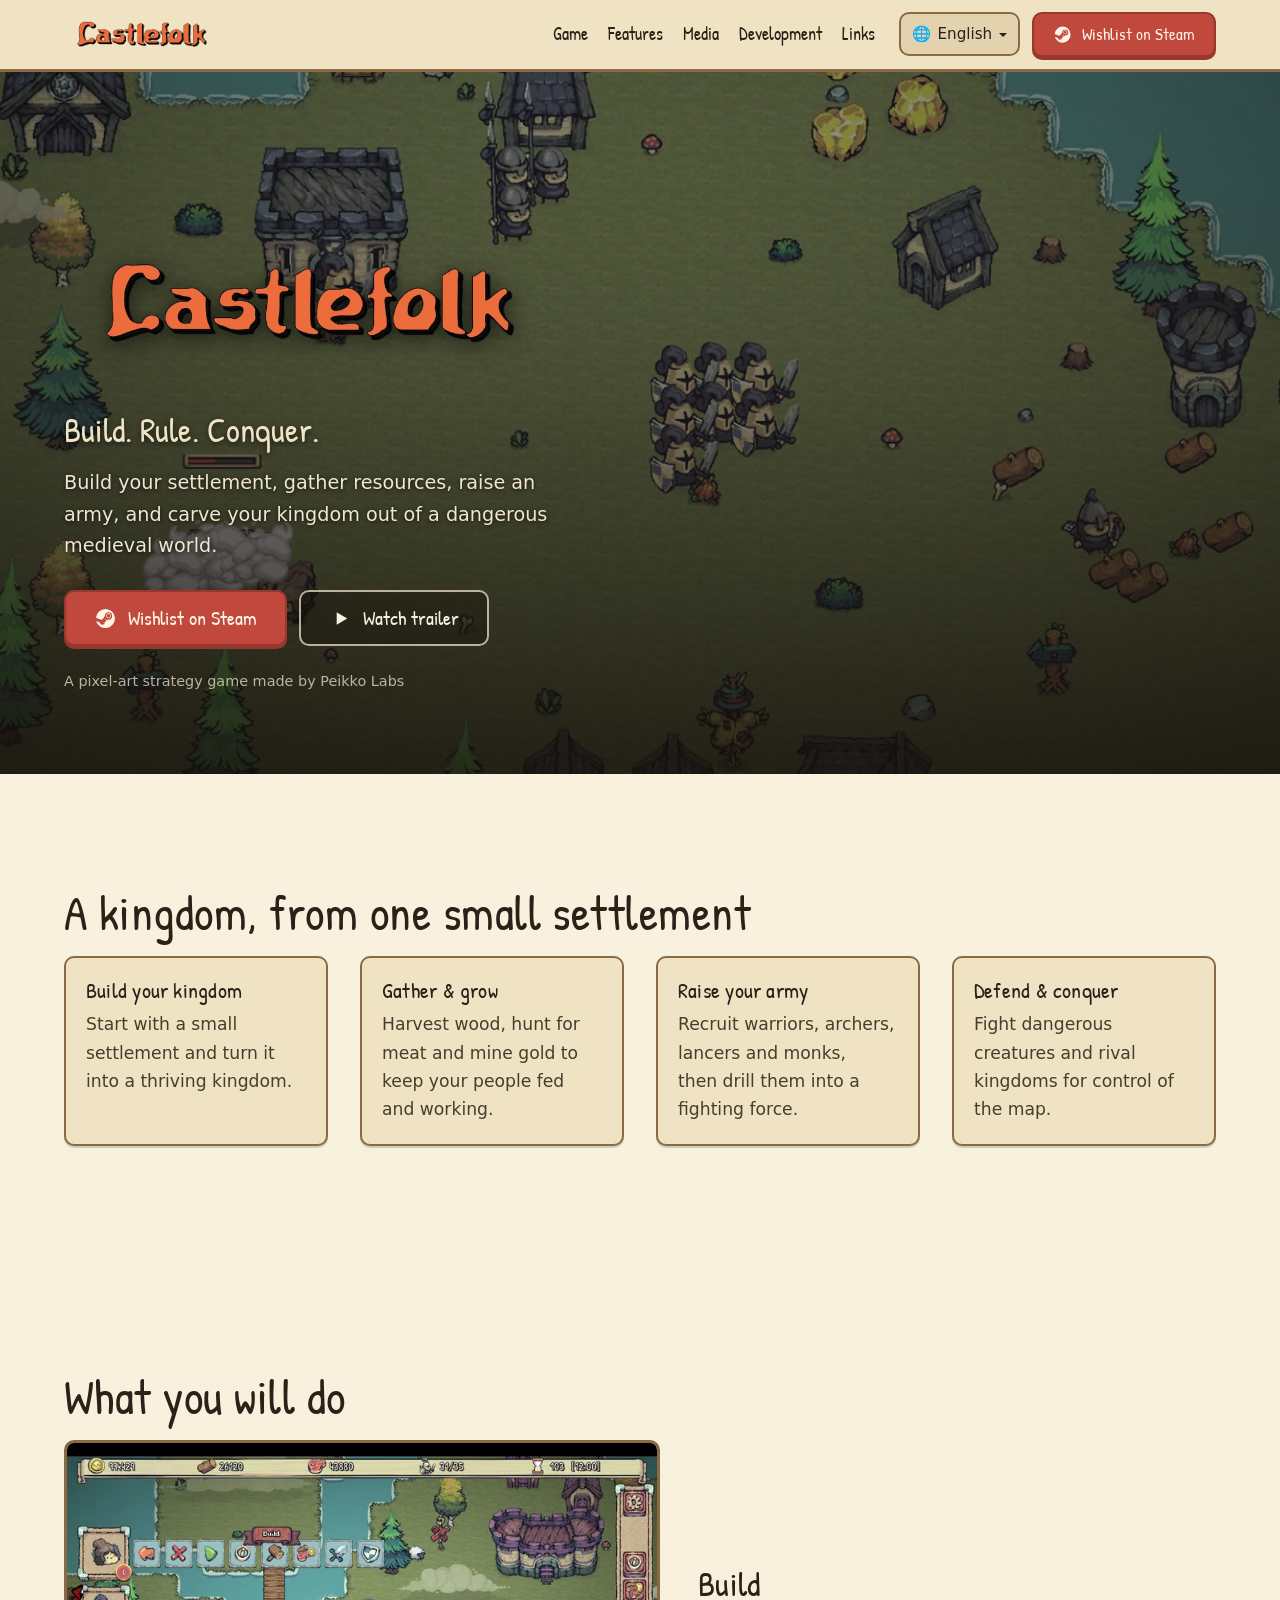
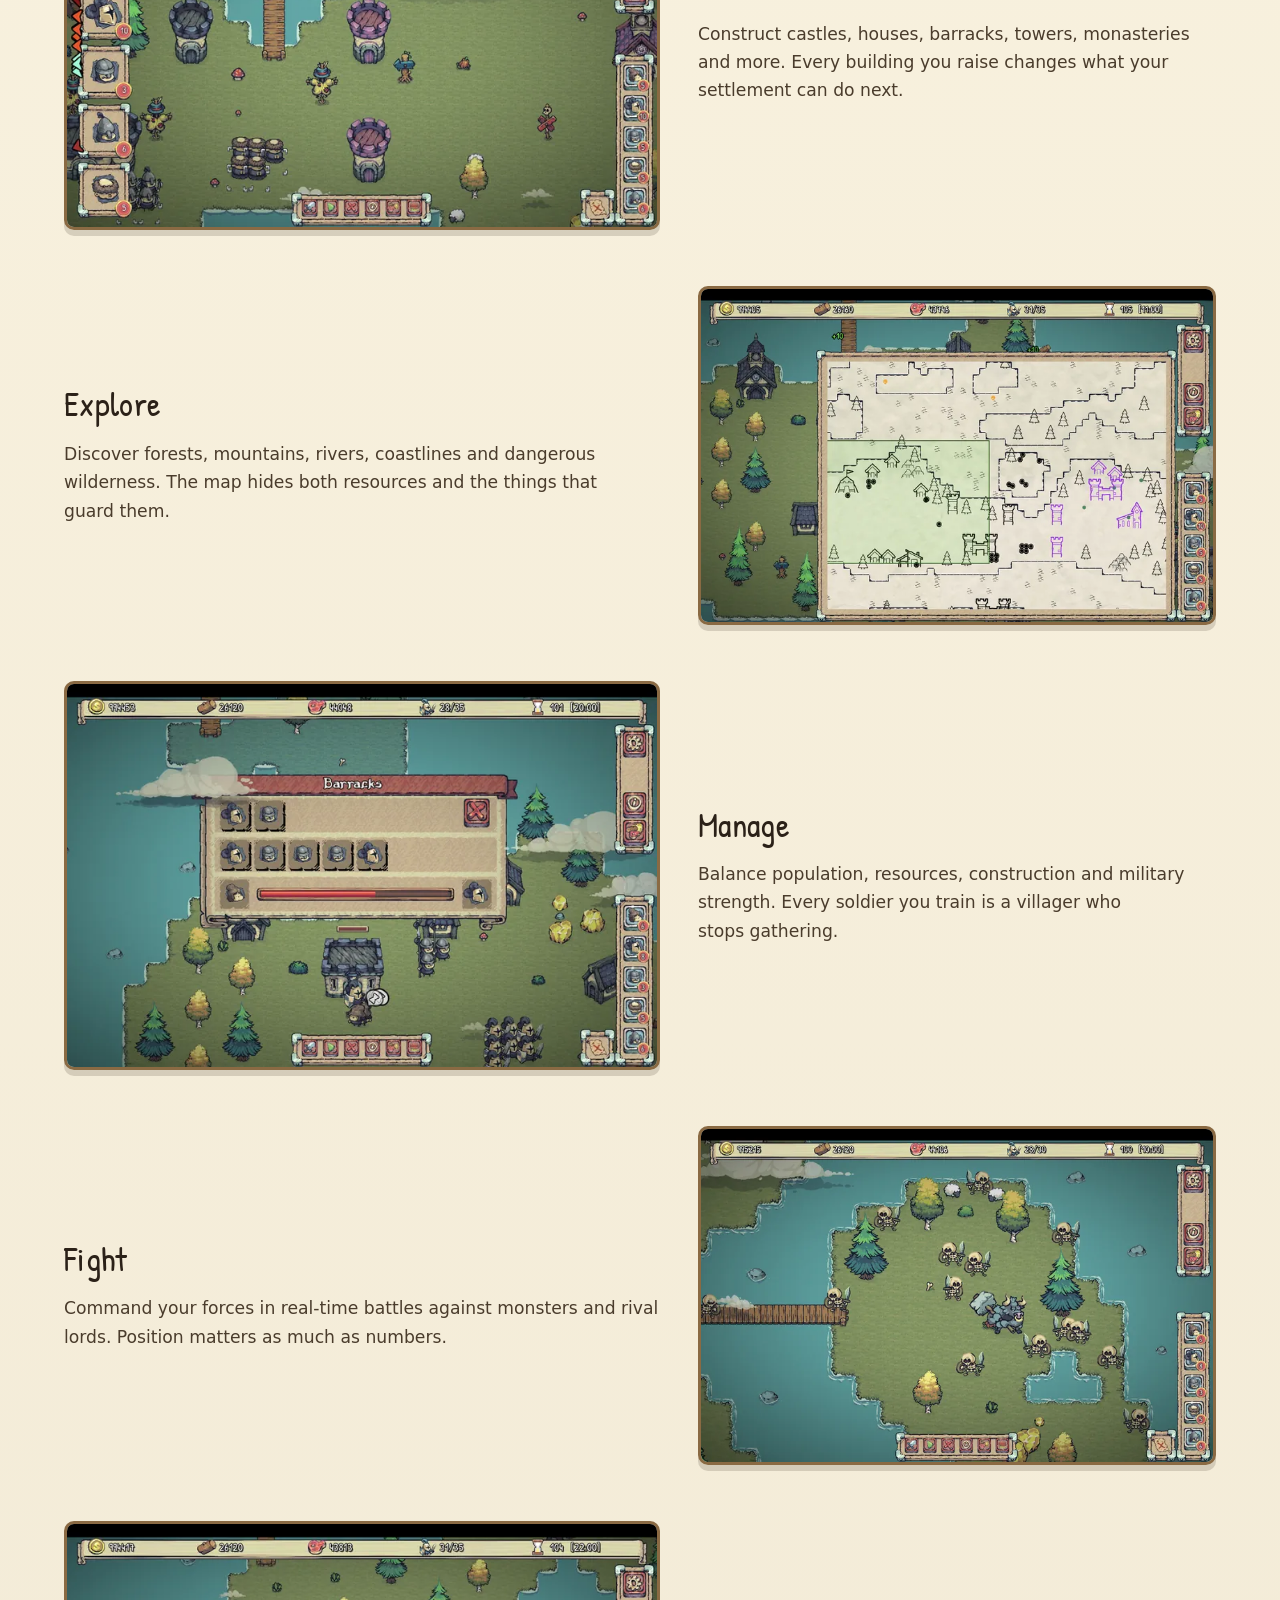
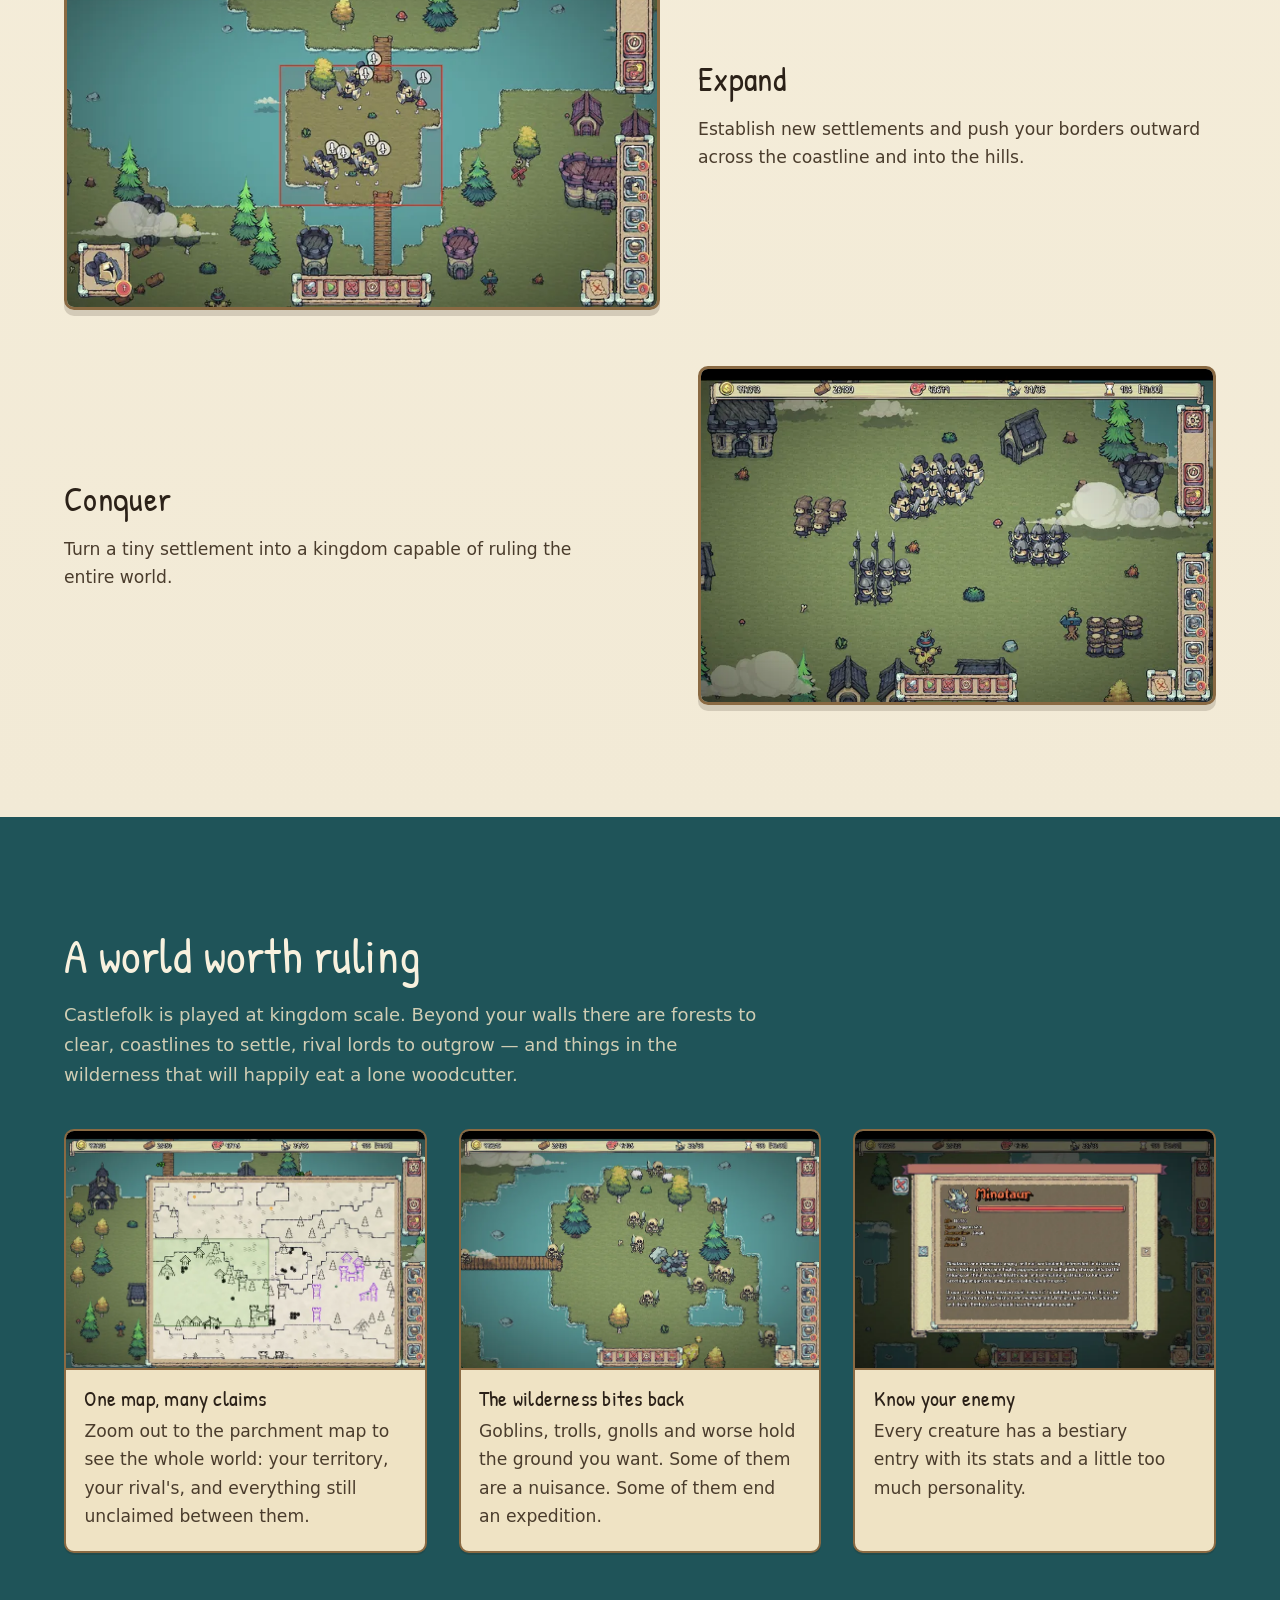
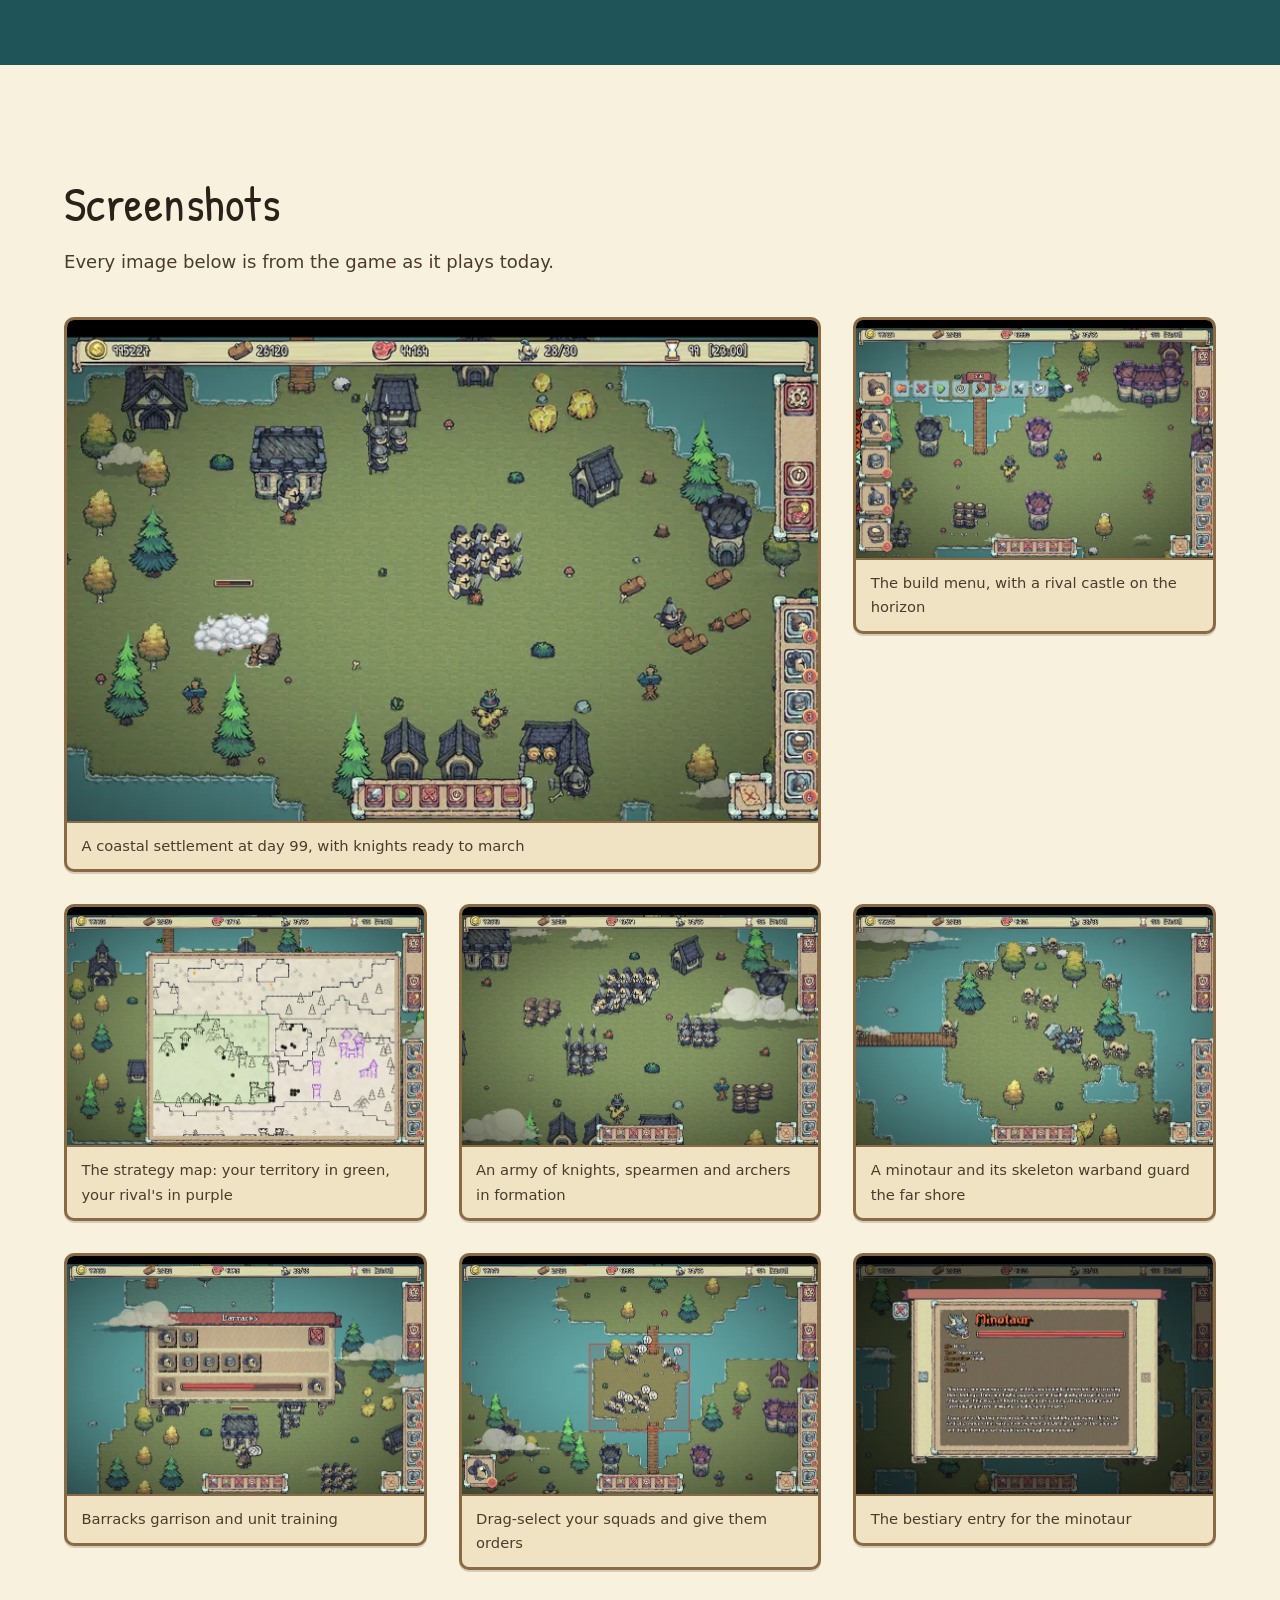
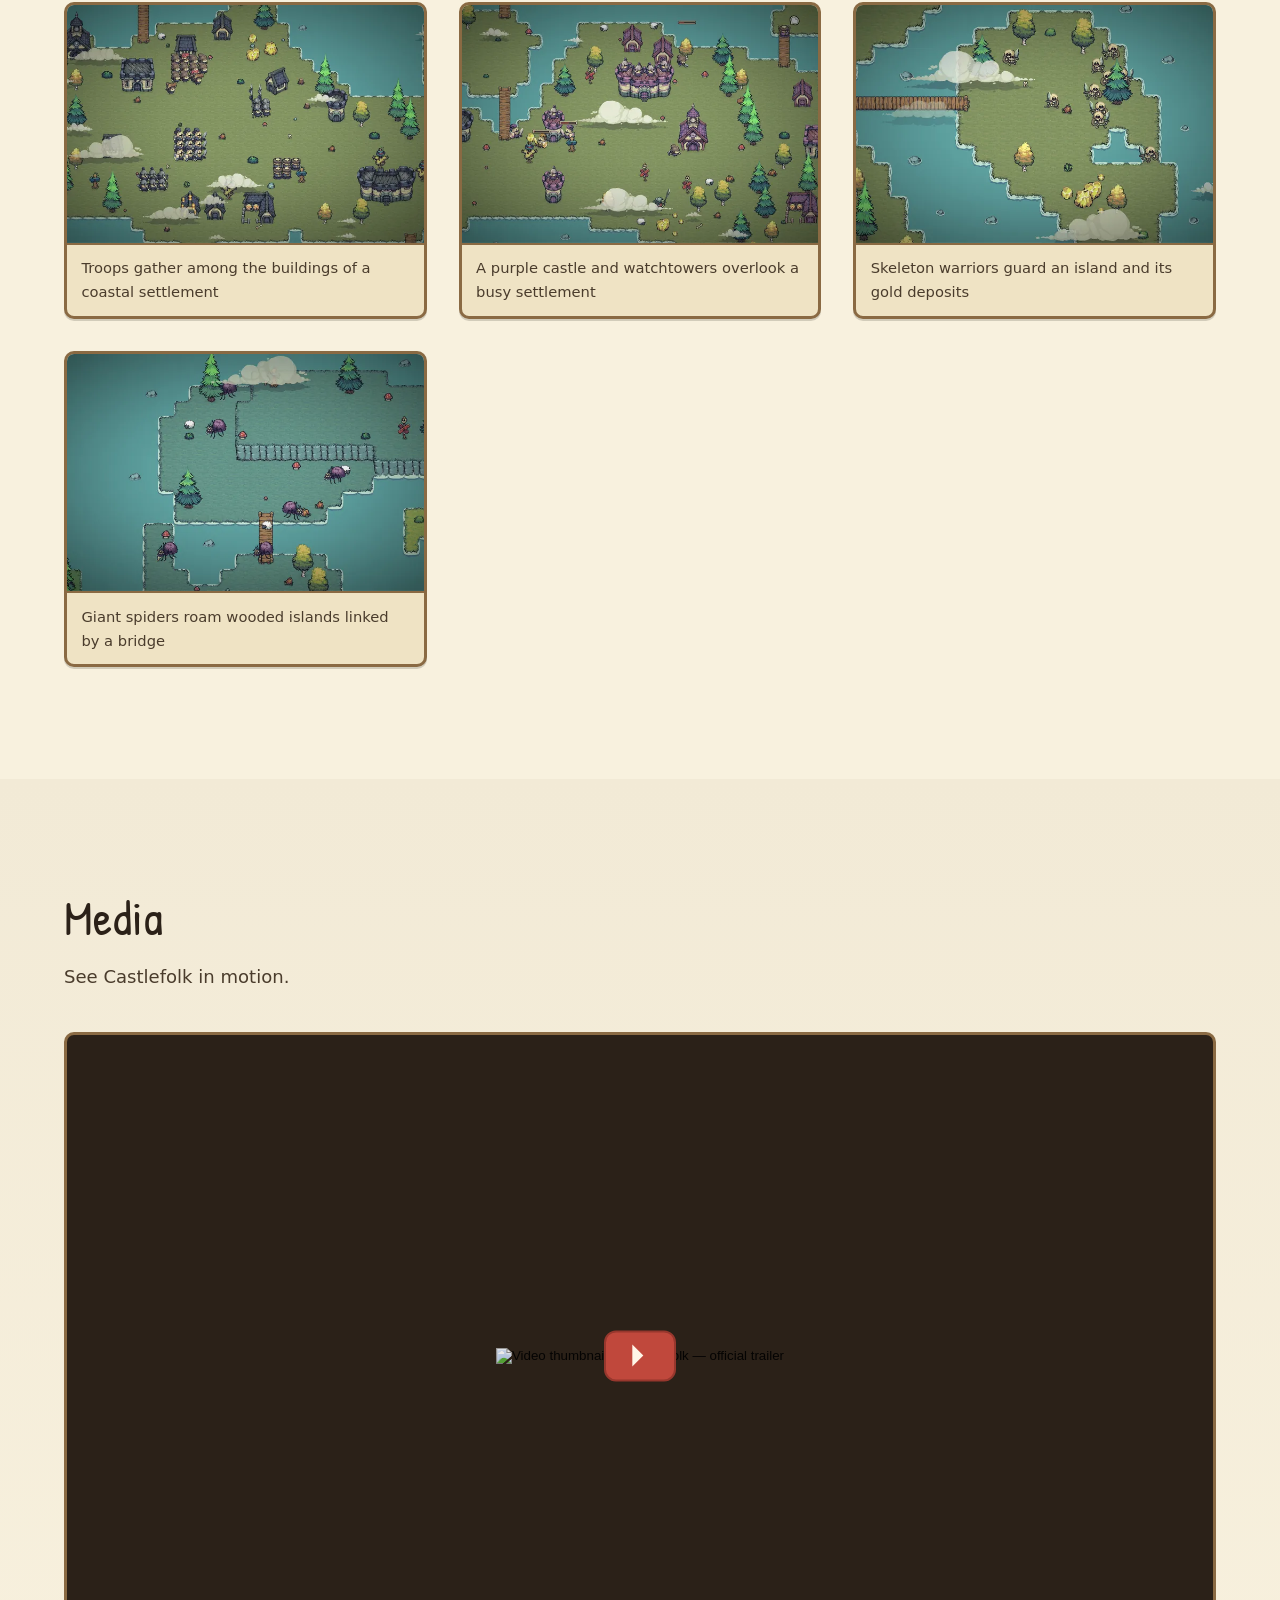
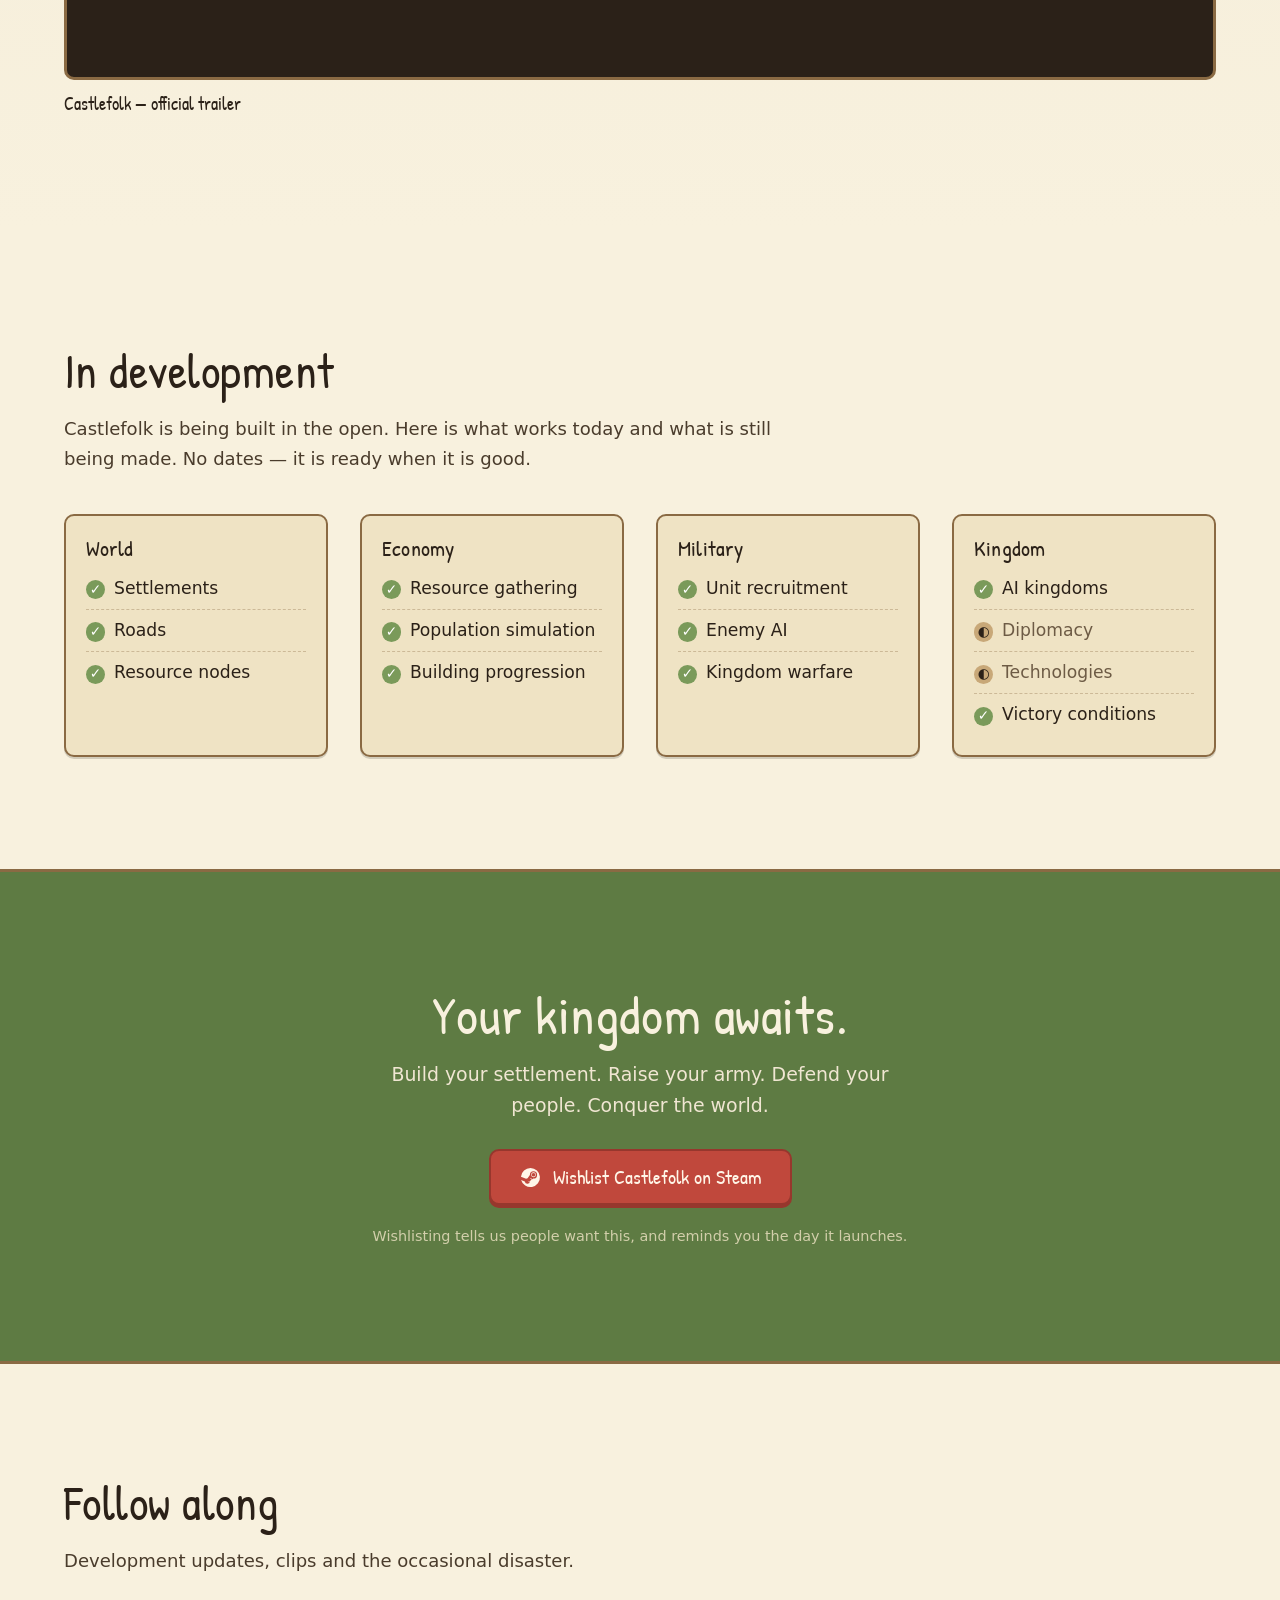
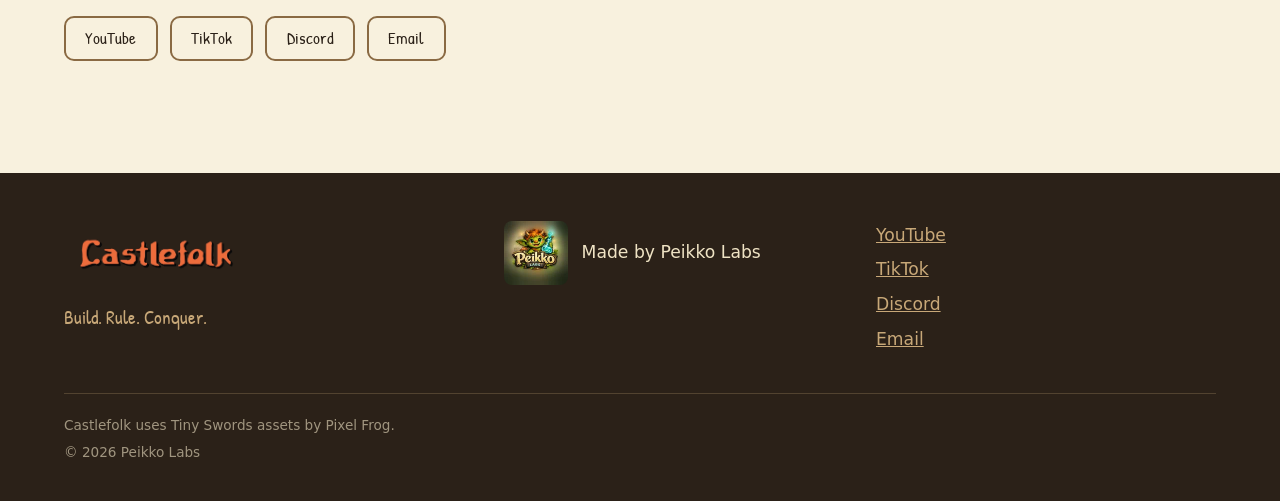
==== commit 2f7f8d51: "update in roadmap" ====
--- a/index.html
+++ b/index.html
@@ -423,15 +423,15 @@
               <span class="rm__label">Resource gathering</span>
               <span class="visually-hidden">&ndash; Done</span>
             </li>
-            <li class="rm rm--wip">
-              <span class="rm__mark" aria-hidden="true">&#9680;</span>
+            <li class="rm rm--done">
+              <span class="rm__mark" aria-hidden="true">&#10003;</span>
               <span class="rm__label">Population simulation</span>
-              <span class="visually-hidden">&ndash; In progress</span>
-            </li>
-            <li class="rm rm--wip">
-              <span class="rm__mark" aria-hidden="true">&#9680;</span>
+              <span class="visually-hidden">&ndash; Done</span>
+            </li>
+            <li class="rm rm--done">
+              <span class="rm__mark" aria-hidden="true">&#10003;</span>
               <span class="rm__label">Building progression</span>
-              <span class="visually-hidden">&ndash; In progress</span>
+              <span class="visually-hidden">&ndash; Done</span>
             </li>
           </ul>
         </section>
@@ -443,25 +443,25 @@
               <span class="rm__label">Unit recruitment</span>
               <span class="visually-hidden">&ndash; Done</span>
             </li>
-            <li class="rm rm--wip">
-              <span class="rm__mark" aria-hidden="true">&#9680;</span>
+            <li class="rm rm--done">
+              <span class="rm__mark" aria-hidden="true">&#10003;</span>
               <span class="rm__label">Enemy AI</span>
-              <span class="visually-hidden">&ndash; In progress</span>
-            </li>
-            <li class="rm rm--wip">
-              <span class="rm__mark" aria-hidden="true">&#9680;</span>
+              <span class="visually-hidden">&ndash; Done</span>
+            </li>
+            <li class="rm rm--done">
+              <span class="rm__mark" aria-hidden="true">&#10003;</span>
               <span class="rm__label">Kingdom warfare</span>
-              <span class="visually-hidden">&ndash; In progress</span>
+              <span class="visually-hidden">&ndash; Done</span>
             </li>
           </ul>
         </section>
         <section class="roadmap__col card reveal" aria-labelledby="rm-kingdom">
           <h3 id="rm-kingdom">Kingdom</h3>
           <ul>
-            <li class="rm rm--wip">
-              <span class="rm__mark" aria-hidden="true">&#9680;</span>
+            <li class="rm rm--done">
+              <span class="rm__mark" aria-hidden="true">&#10003;</span>
               <span class="rm__label">AI kingdoms</span>
-              <span class="visually-hidden">&ndash; In progress</span>
+              <span class="visually-hidden">&ndash; Done</span>
             </li>
             <li class="rm rm--wip">
               <span class="rm__mark" aria-hidden="true">&#9680;</span>
@@ -473,10 +473,10 @@
               <span class="rm__label">Technologies</span>
               <span class="visually-hidden">&ndash; In progress</span>
             </li>
-            <li class="rm rm--wip">
-              <span class="rm__mark" aria-hidden="true">&#9680;</span>
+            <li class="rm rm--done">
+              <span class="rm__mark" aria-hidden="true">&#10003;</span>
               <span class="rm__label">Victory conditions</span>
-              <span class="visually-hidden">&ndash; In progress</span>
+              <span class="visually-hidden">&ndash; Done</span>
             </li>
           </ul>
         </section>
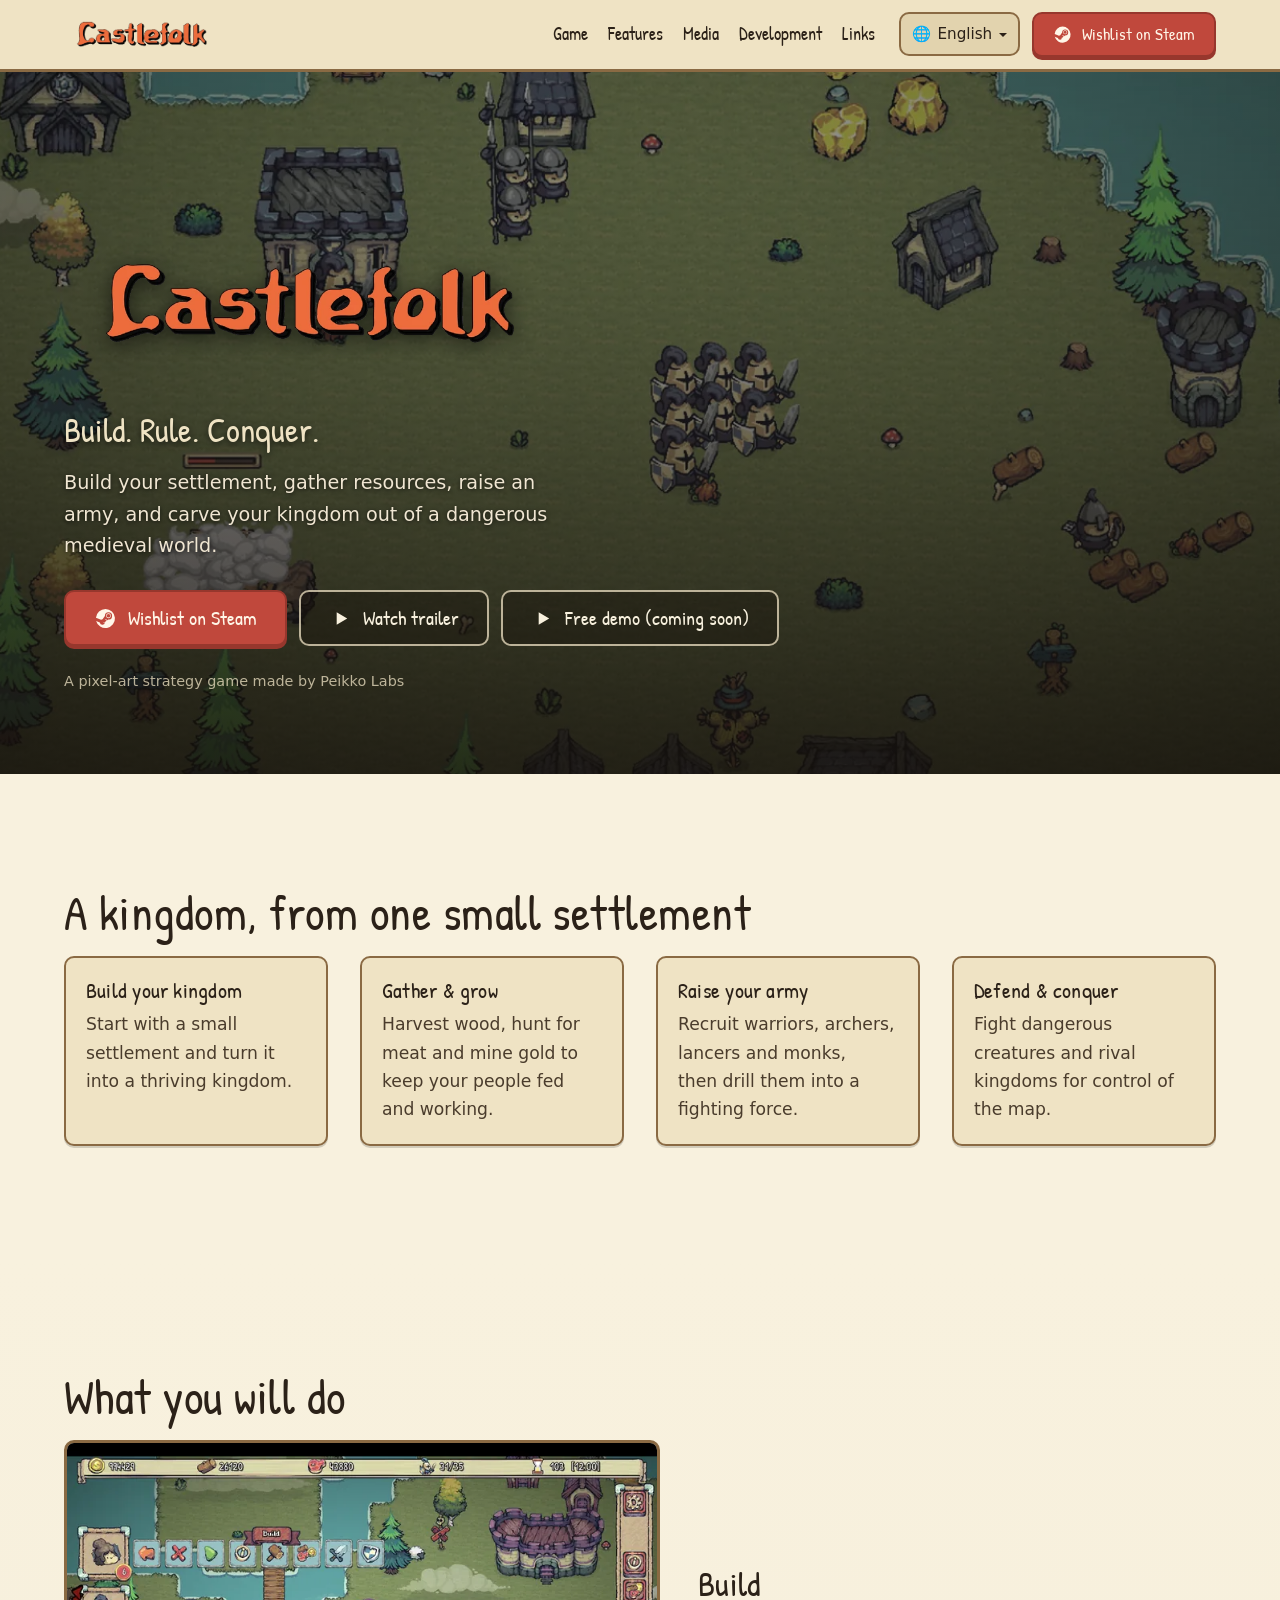
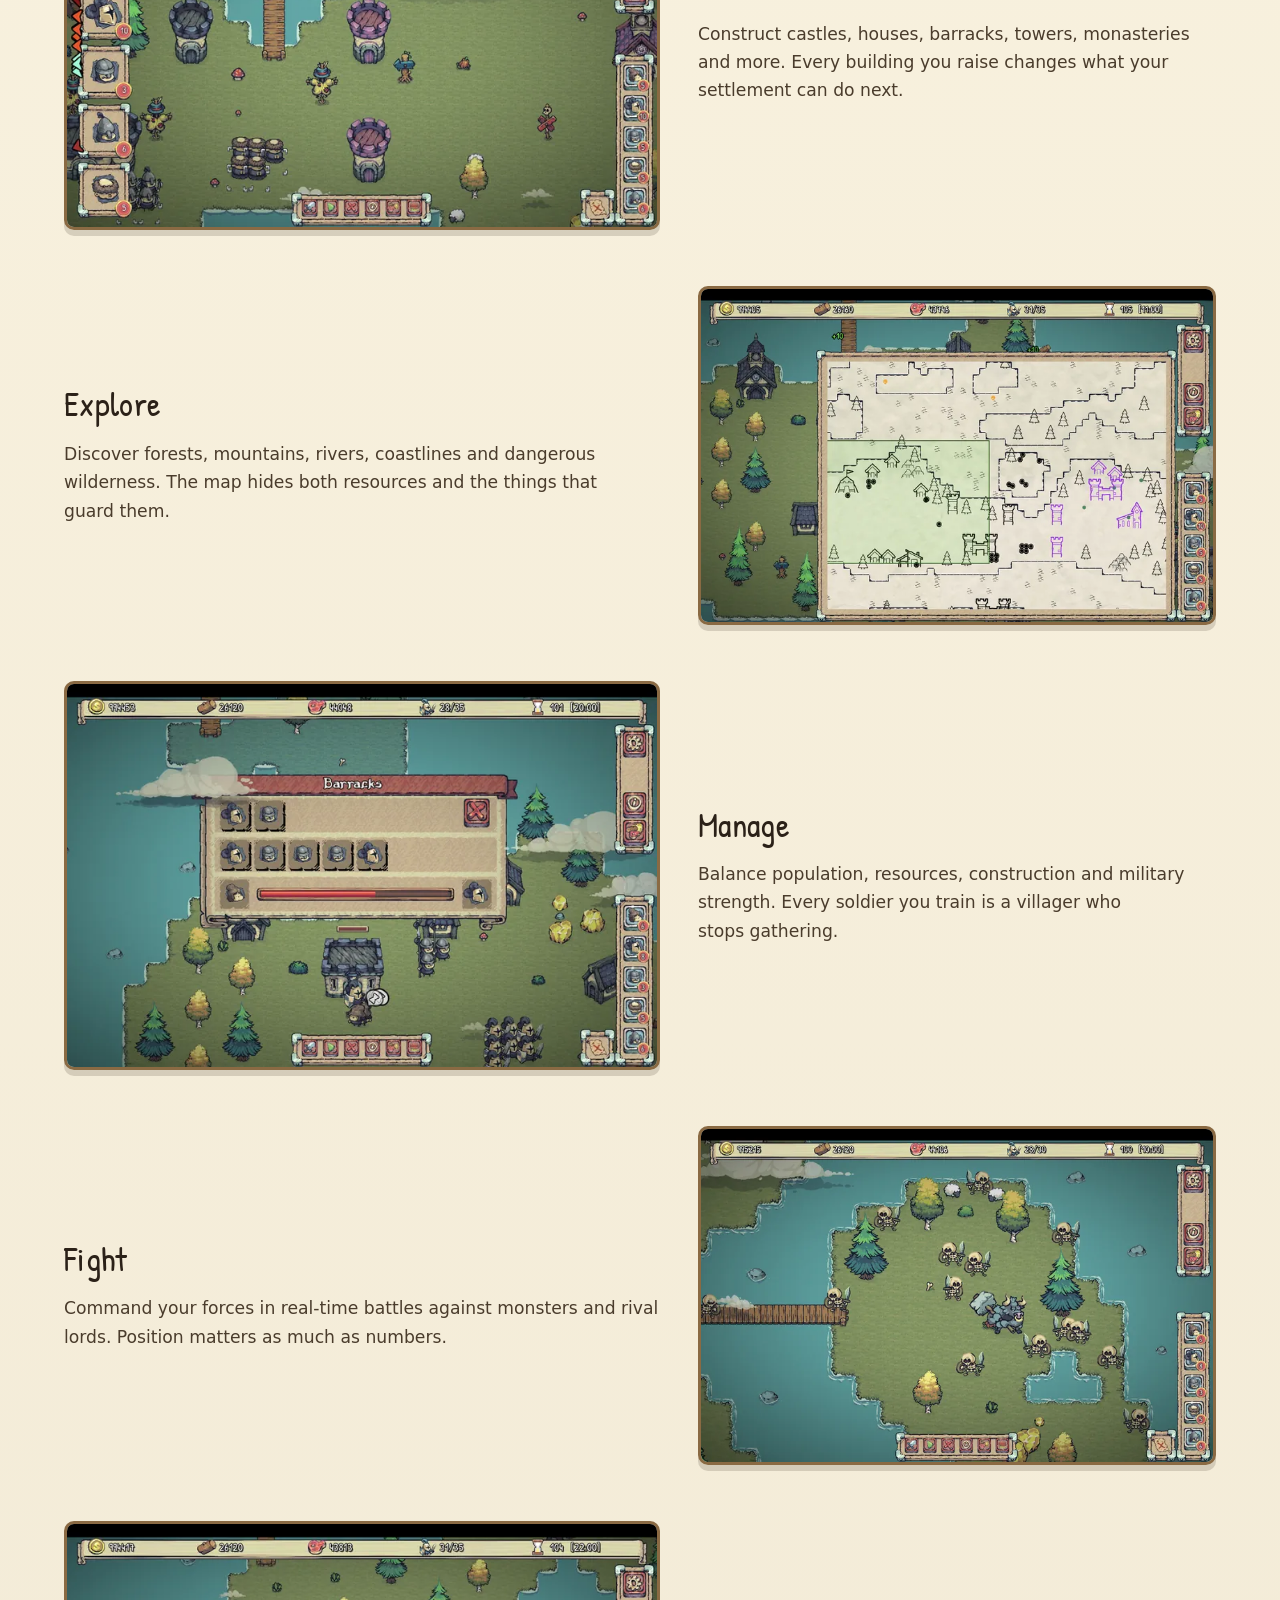
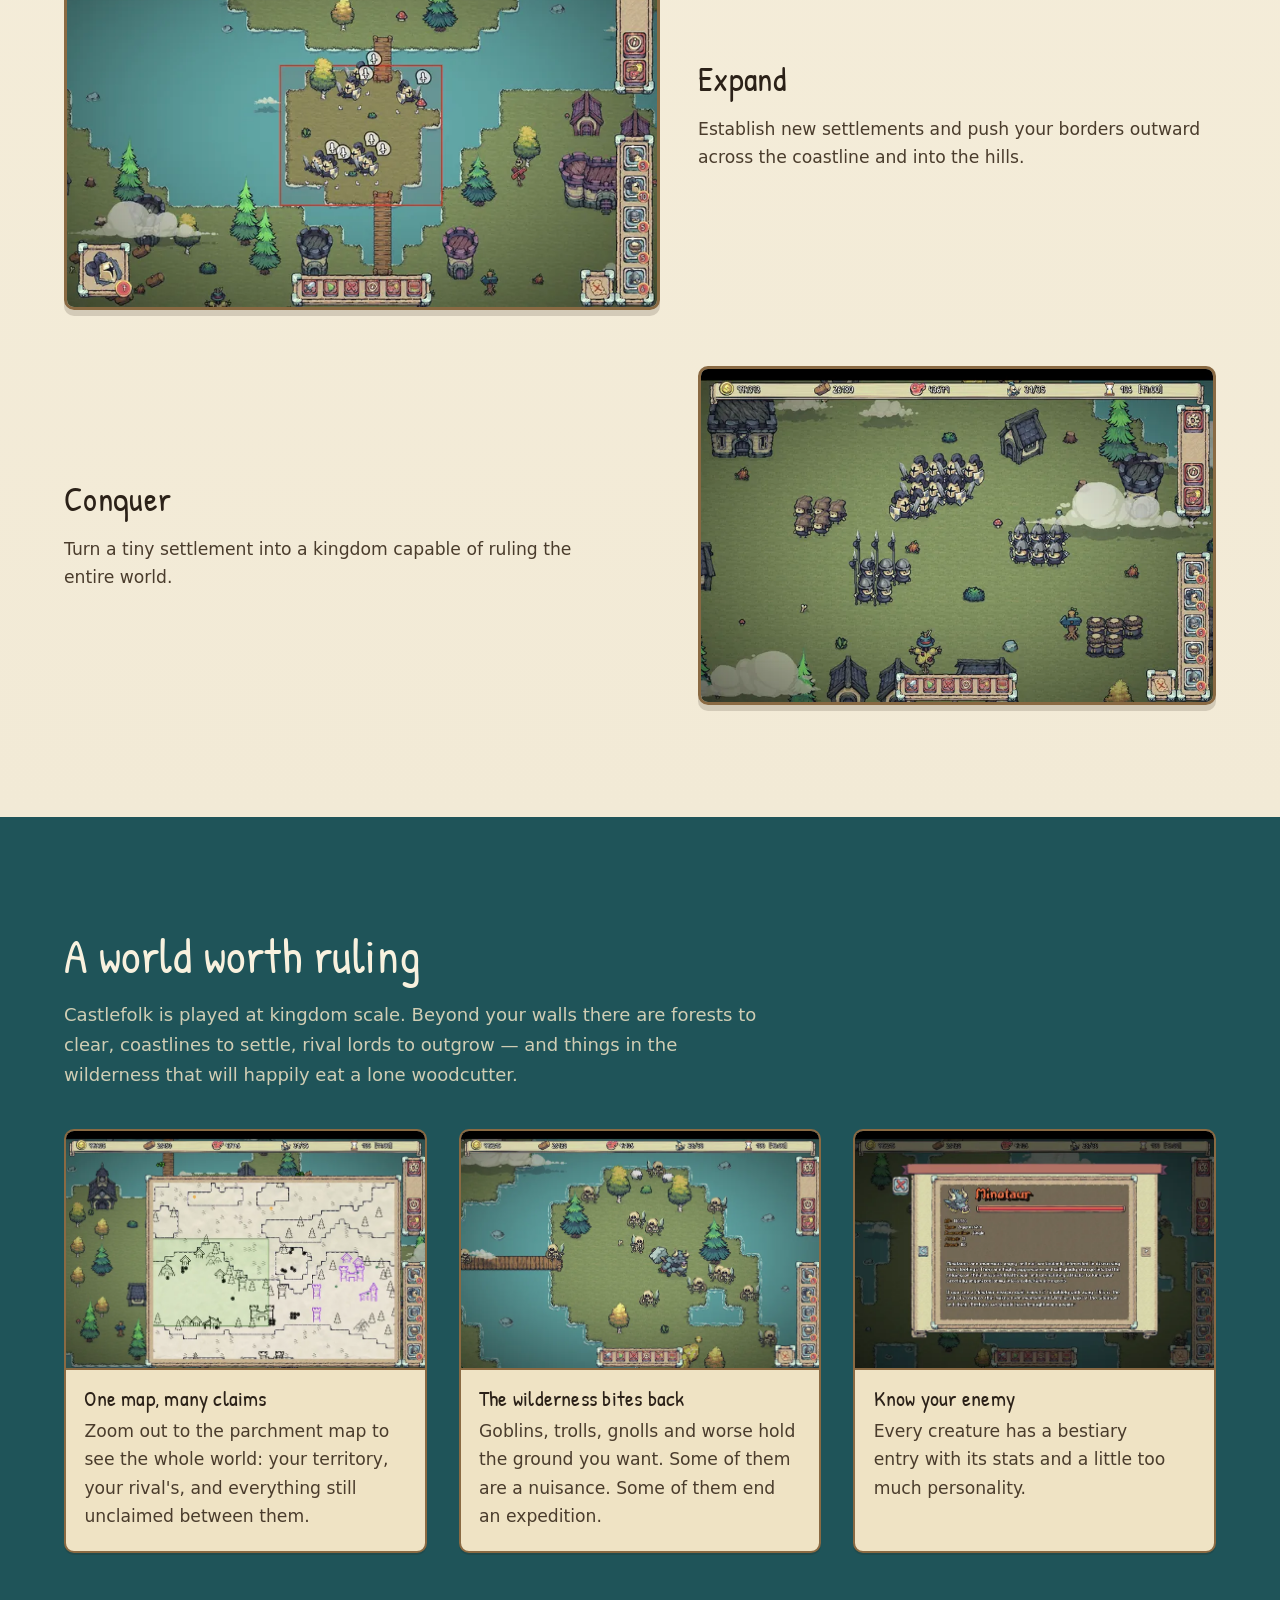
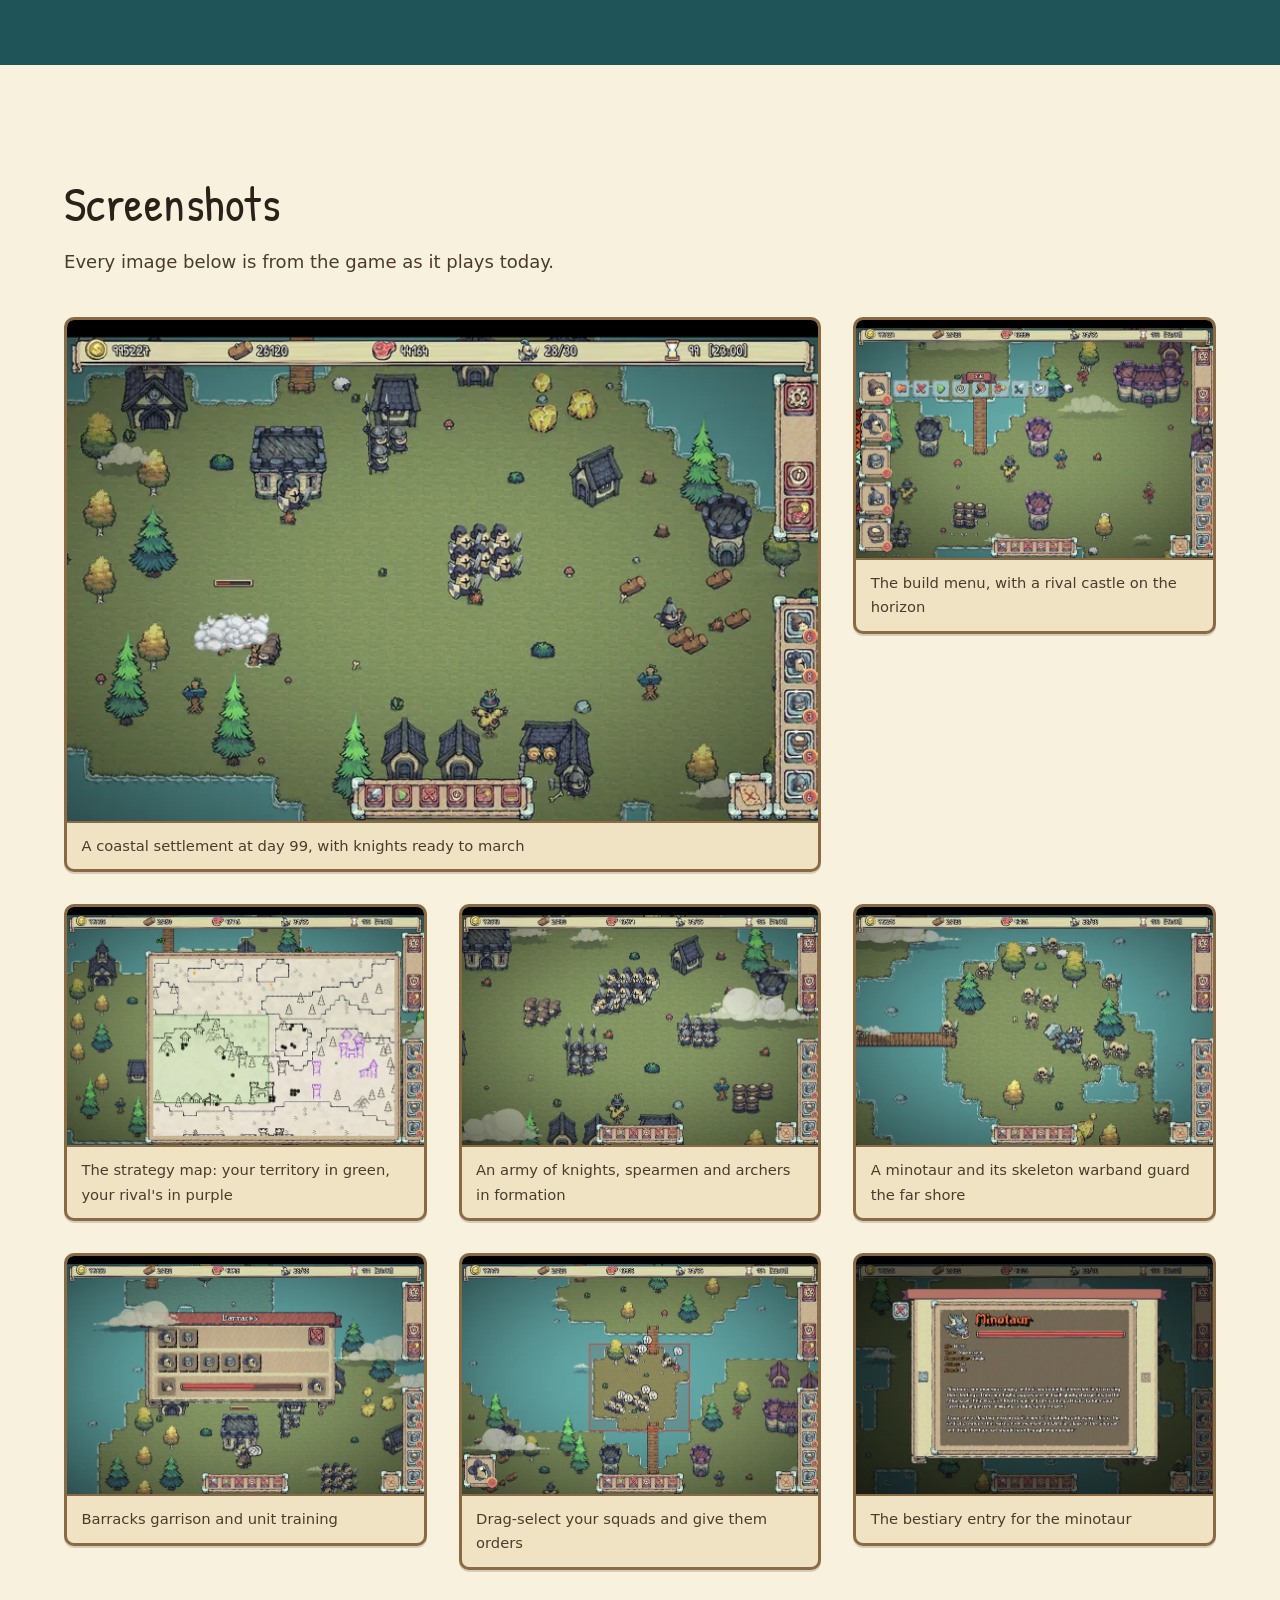
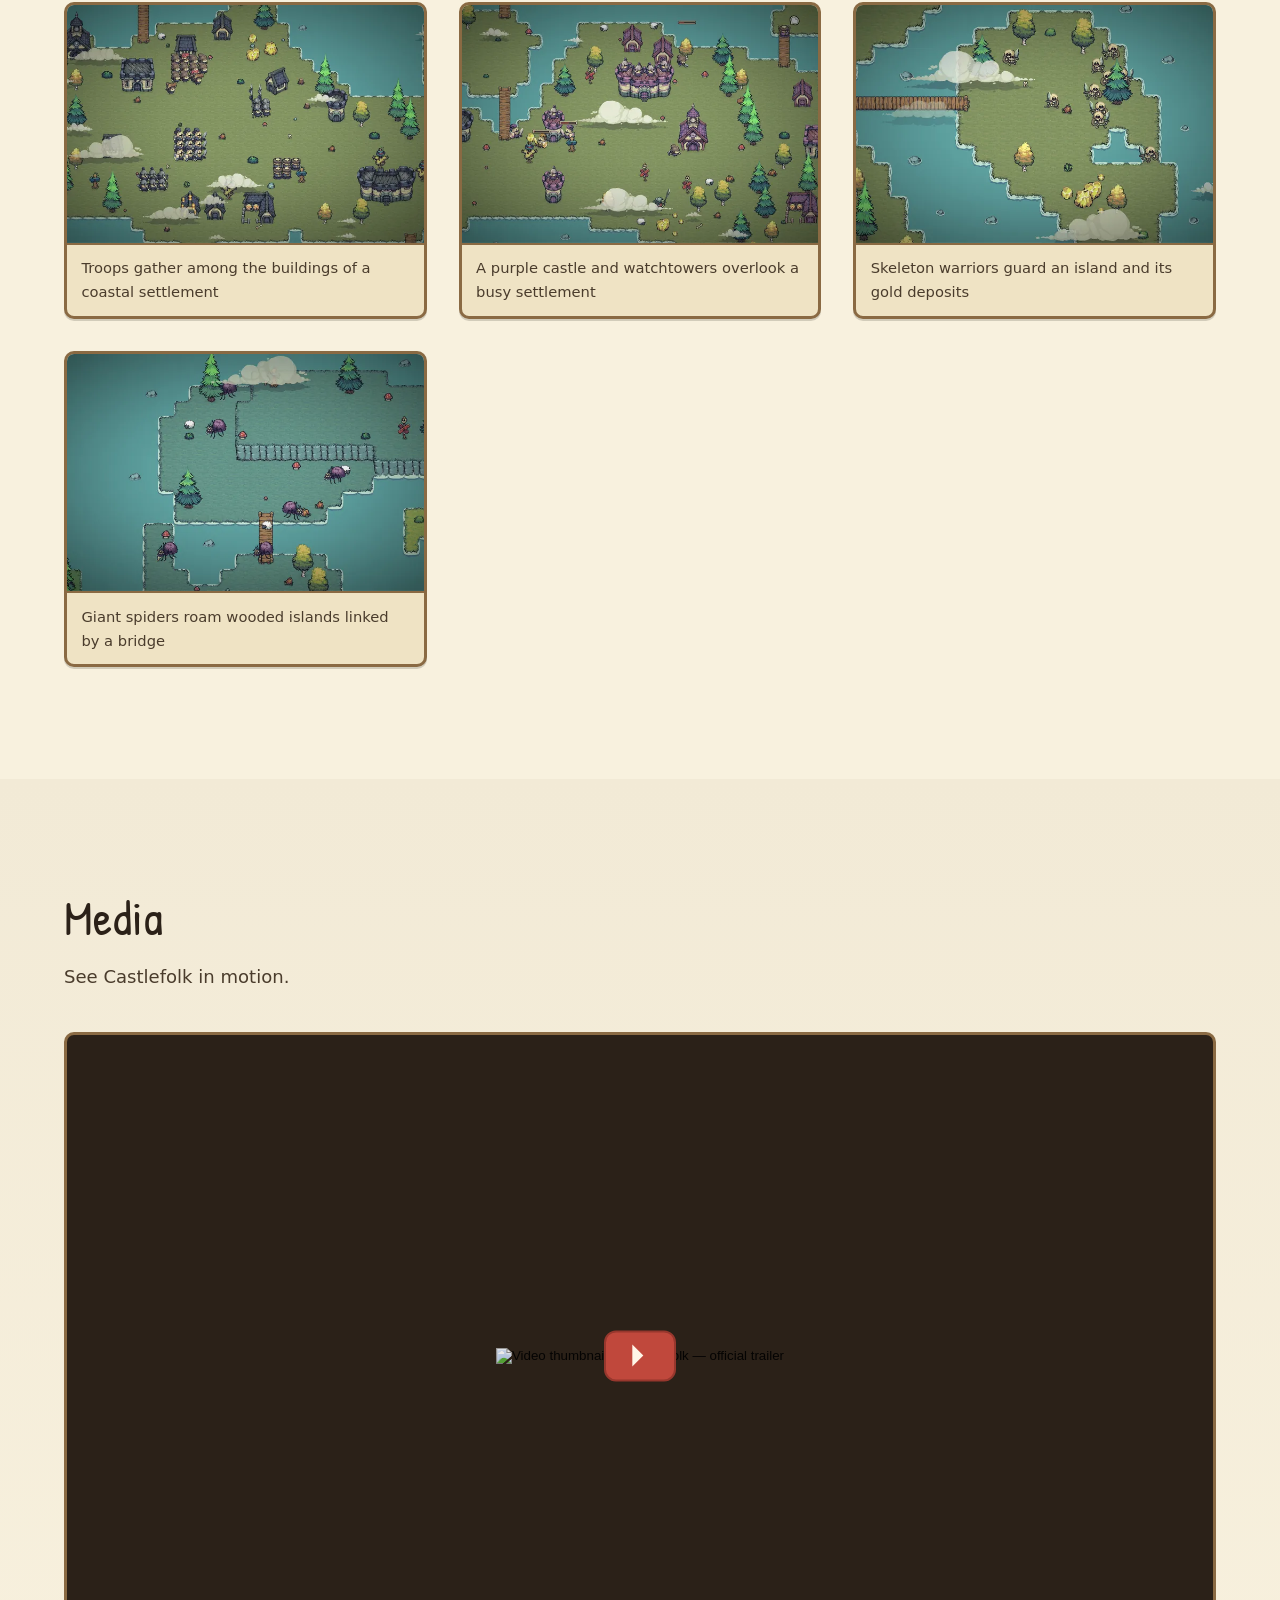
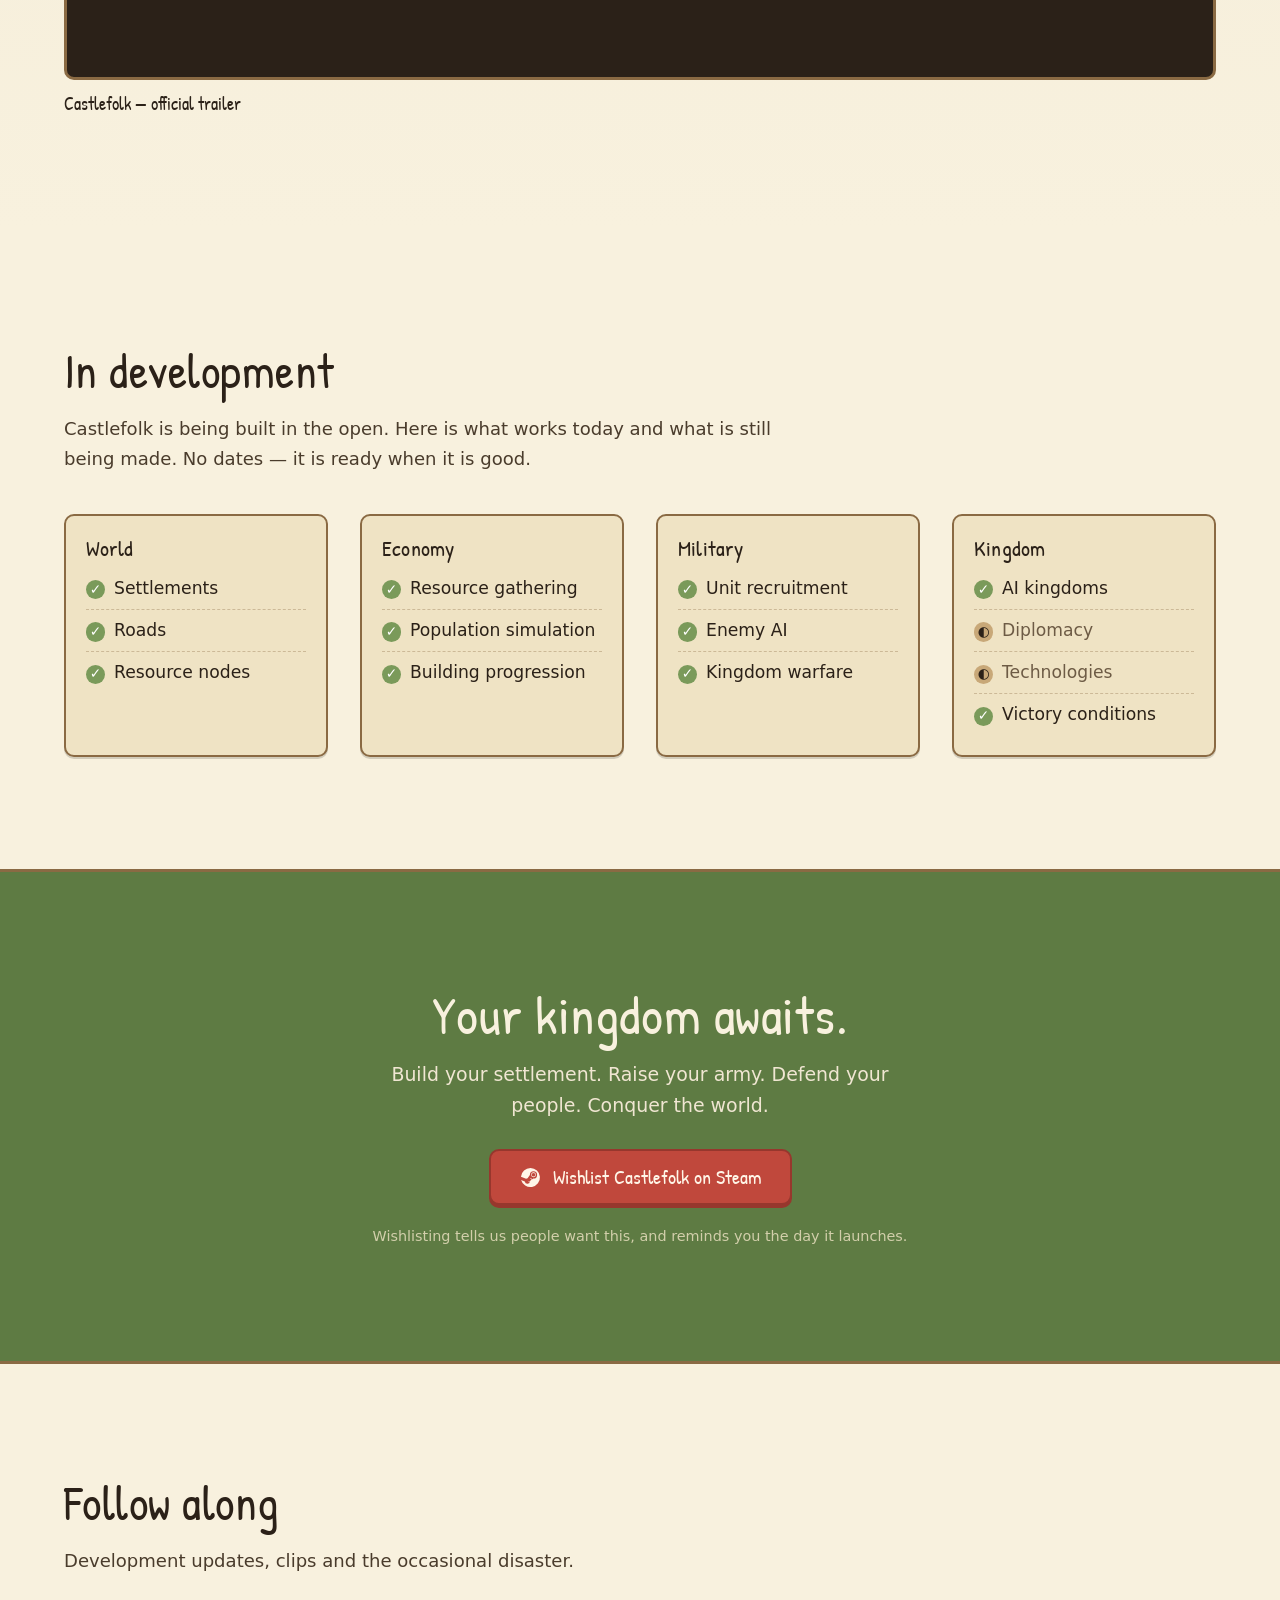
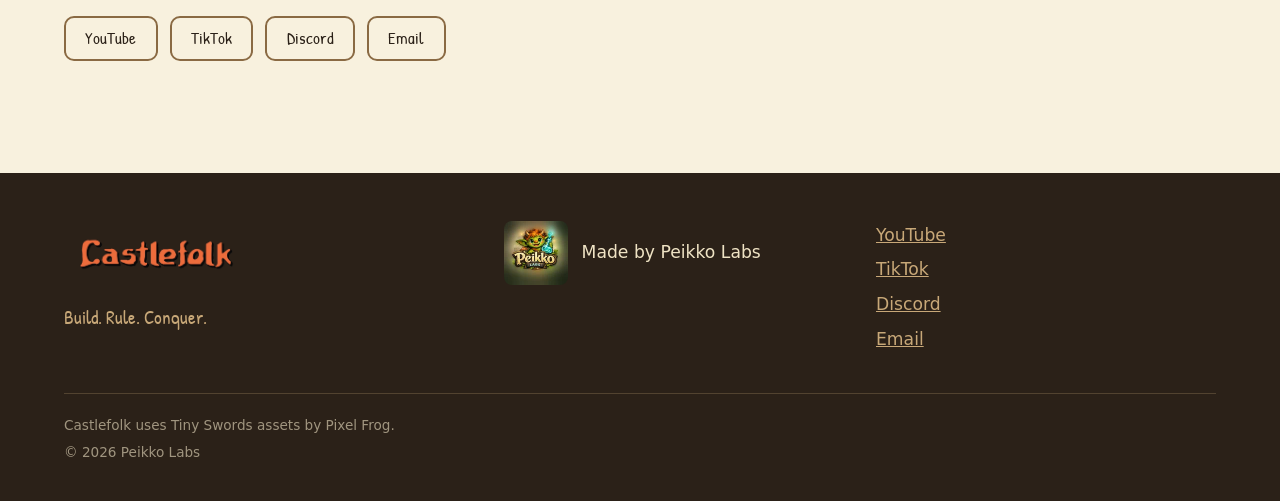
==== commit bed764ff: "added "free demo" to the buttons" ====
--- a/index.html
+++ b/index.html
@@ -126,6 +126,10 @@
           <svg class="btn__icon" viewBox="0 0 24 24" aria-hidden="true" focusable="false"><path fill="currentColor" d="M8 5.5v13l11-6.5-11-6.5Z"/></svg>
           <span>Watch trailer</span>
         </a>
+        <a class="btn btn--ghost btn--lg" href="https://store.steampowered.com/app/5251590/" target="_blank" rel="noopener">
+          <svg class="btn__icon" viewBox="0 0 24 24" aria-hidden="true" focusable="false"><path fill="currentColor" d="M8 5.5v13l11-6.5-11-6.5Z"/></svg>
+          <span>Free demo (coming soon)</span>
+        </a>
       </div>
 
       <p class="hero__meta">A pixel-art strategy game made by Peikko Labs</p>
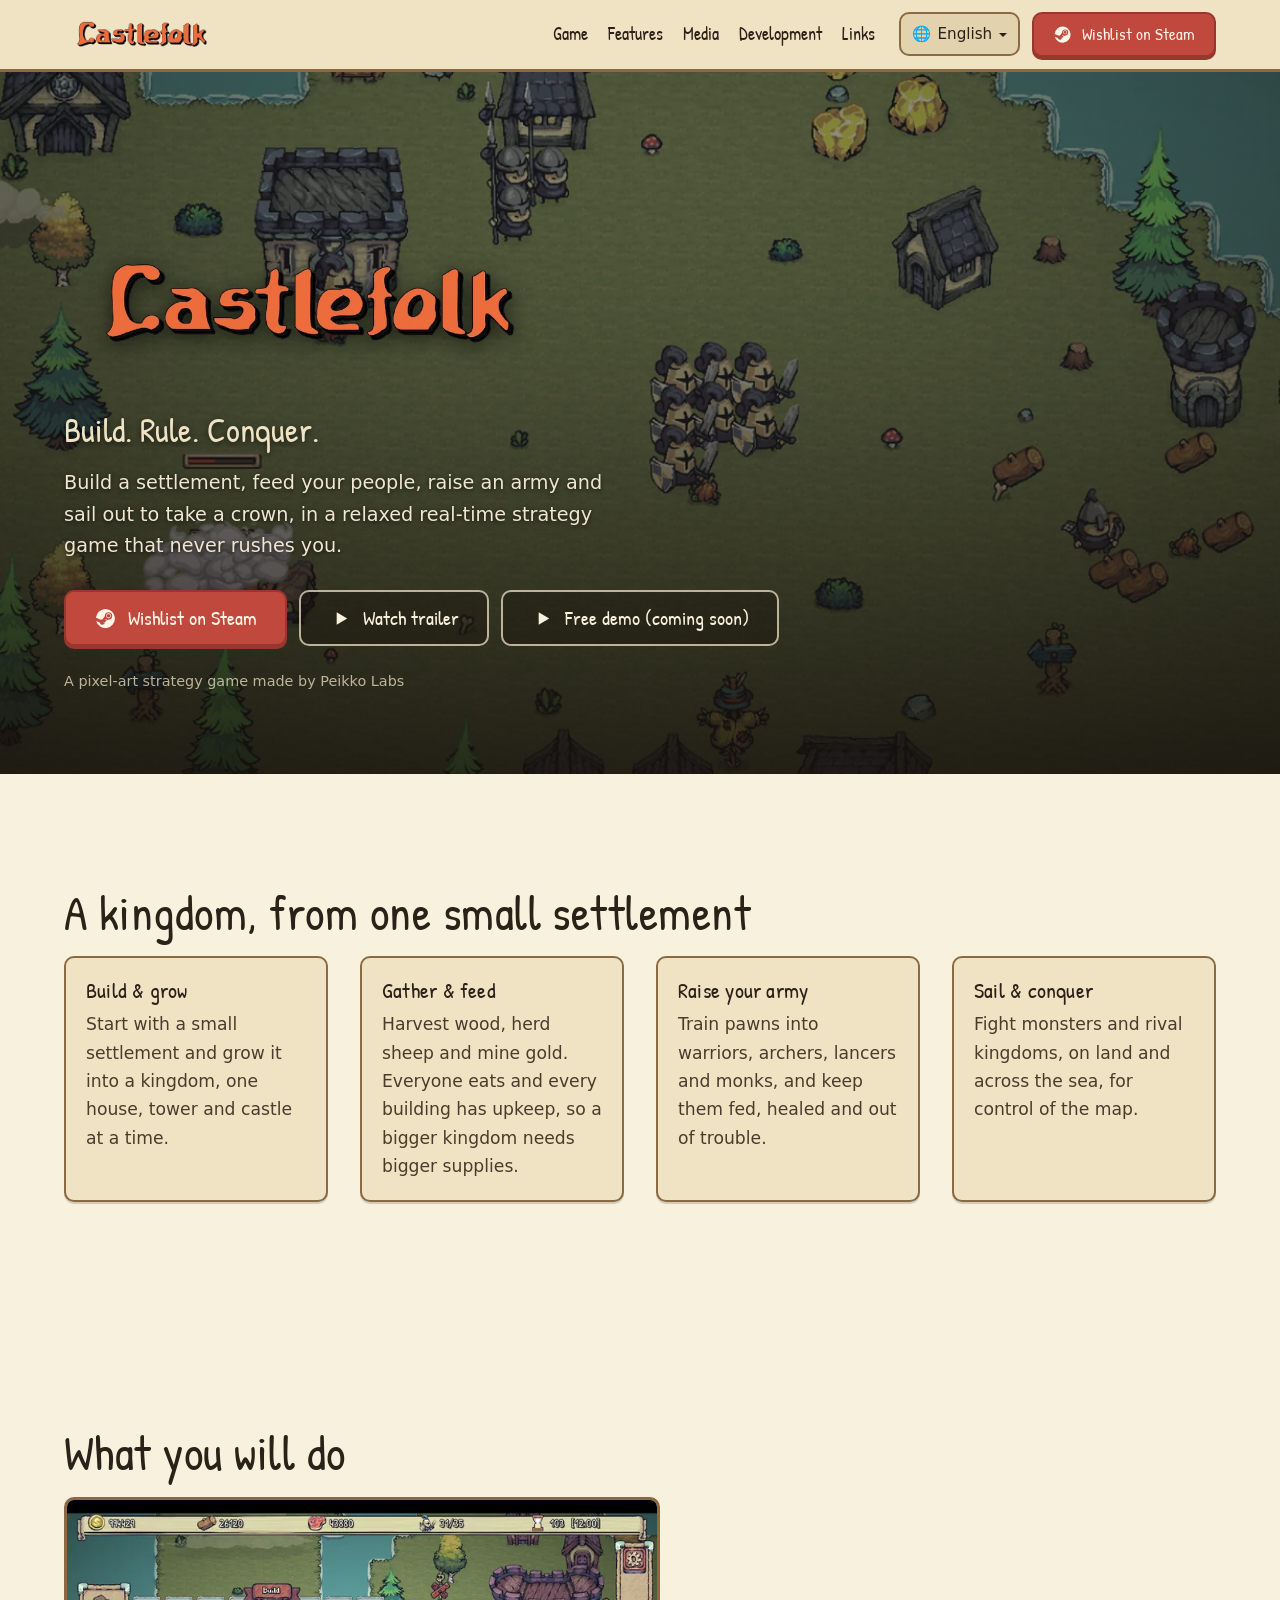
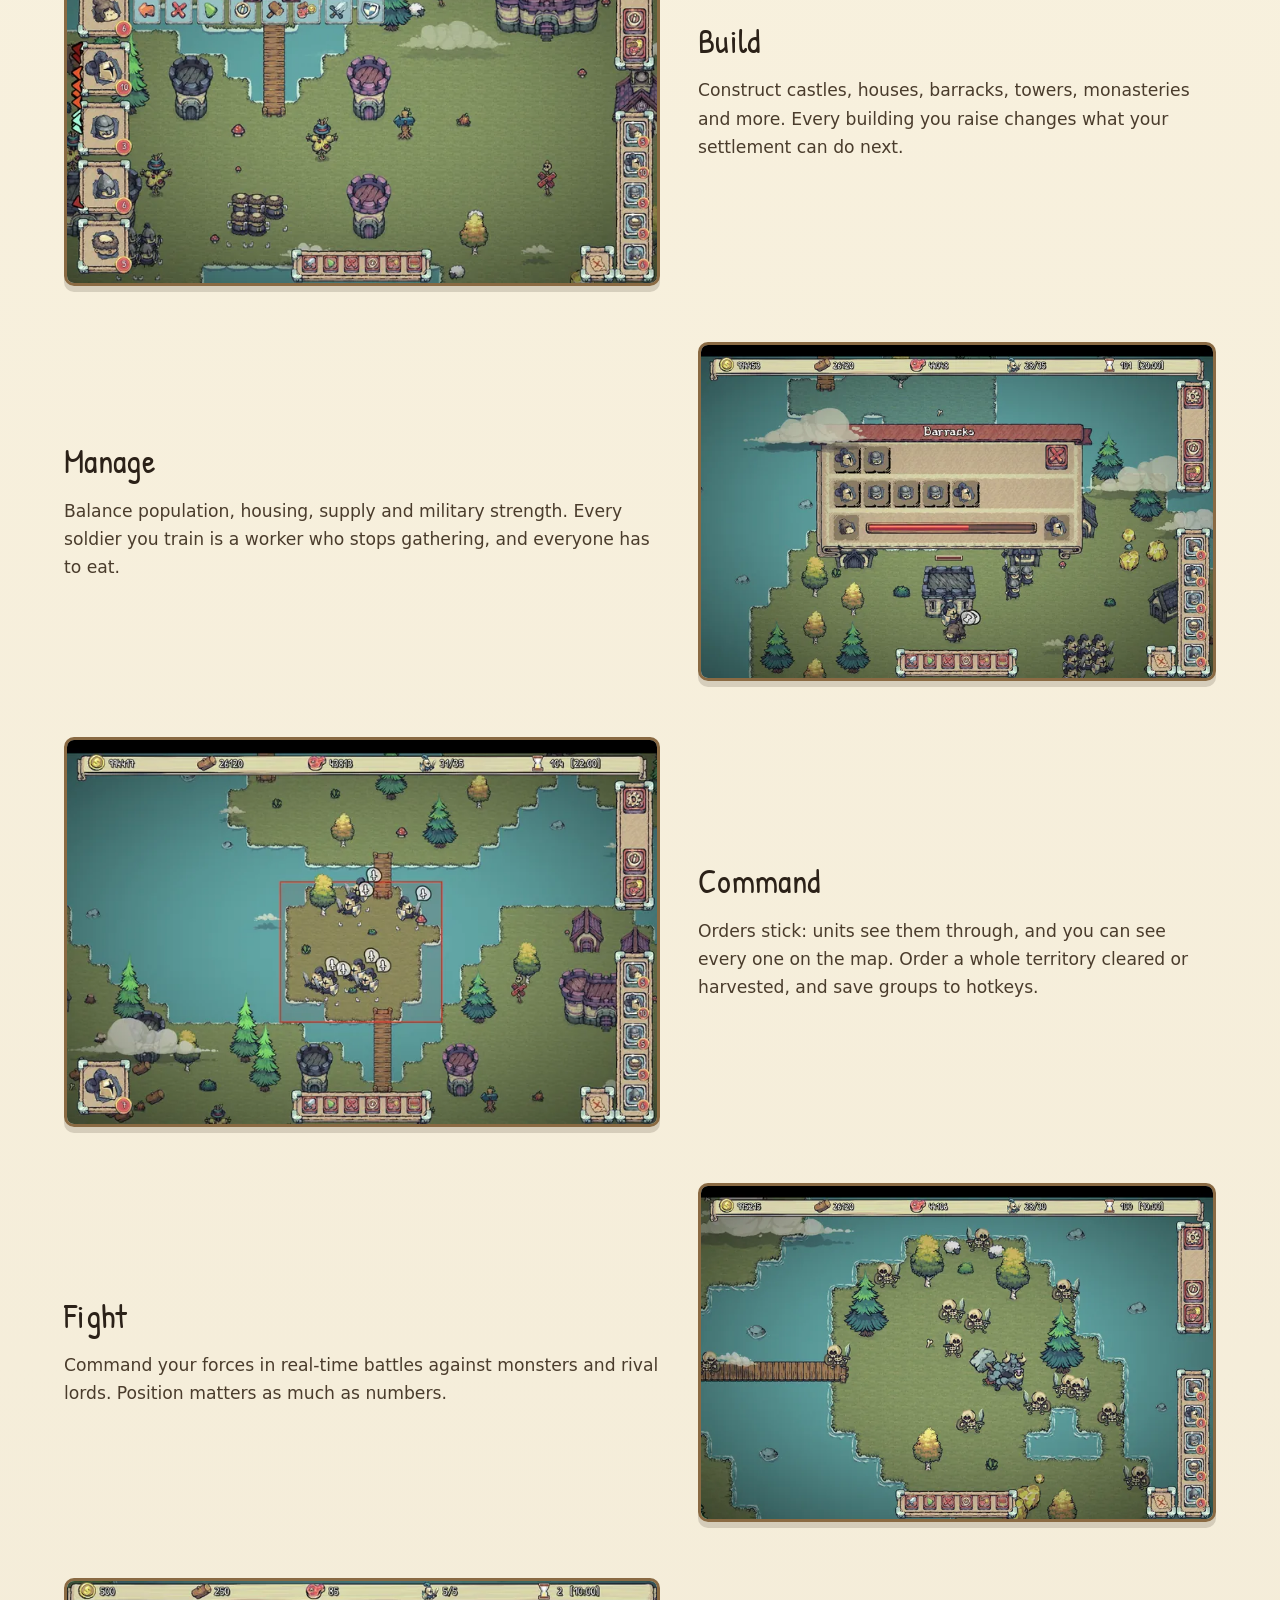
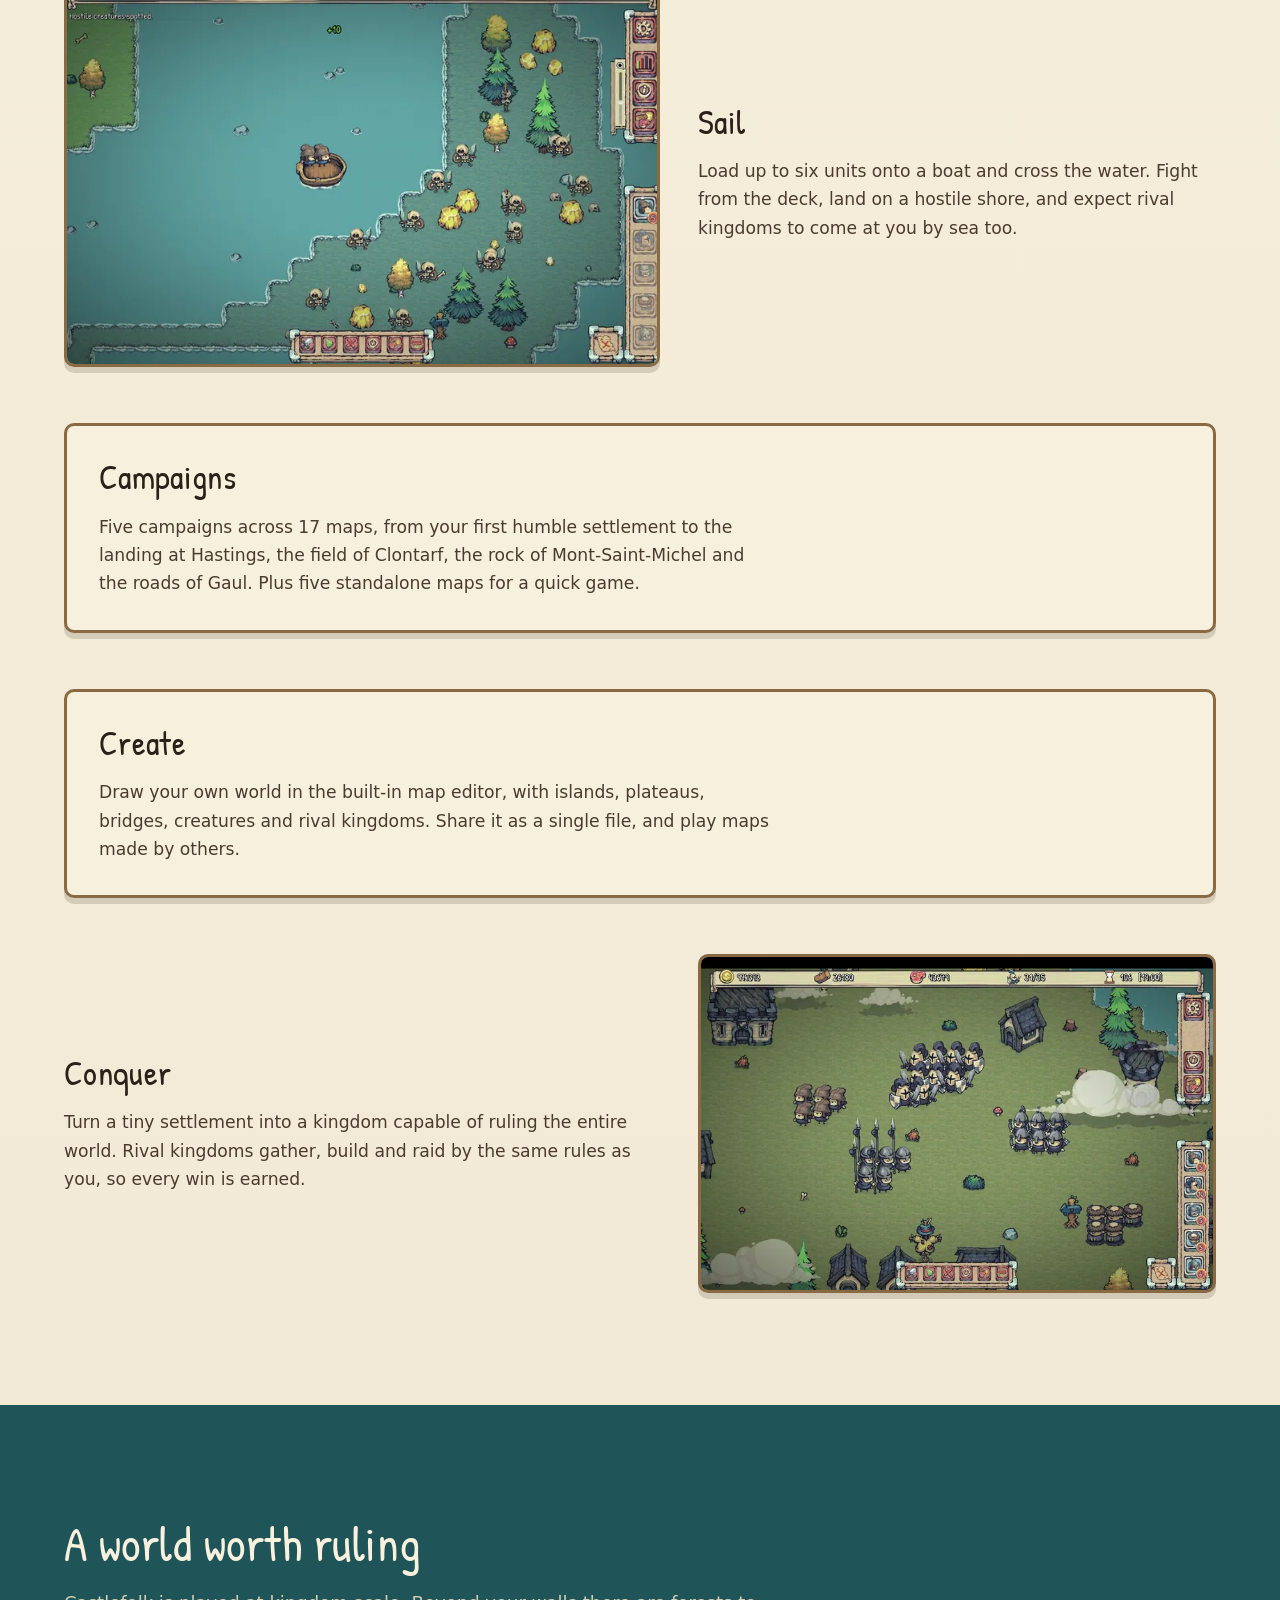
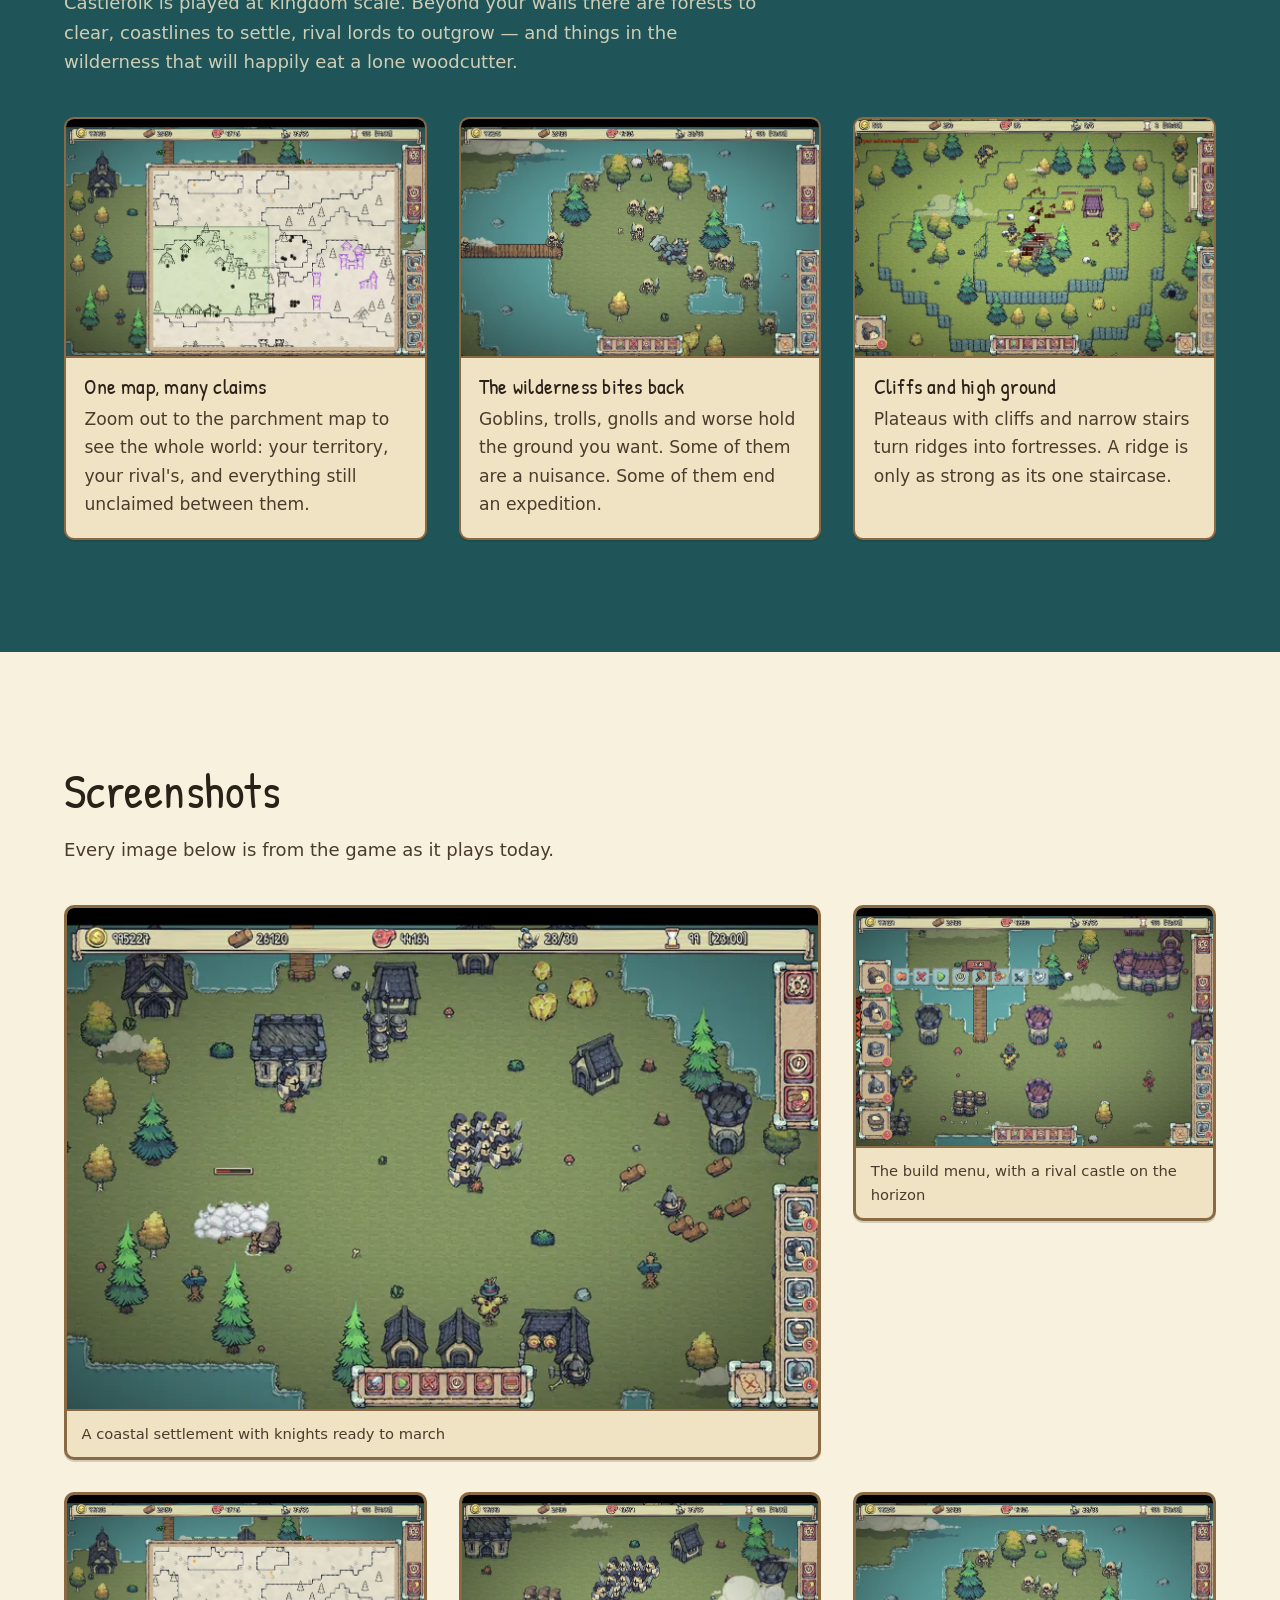
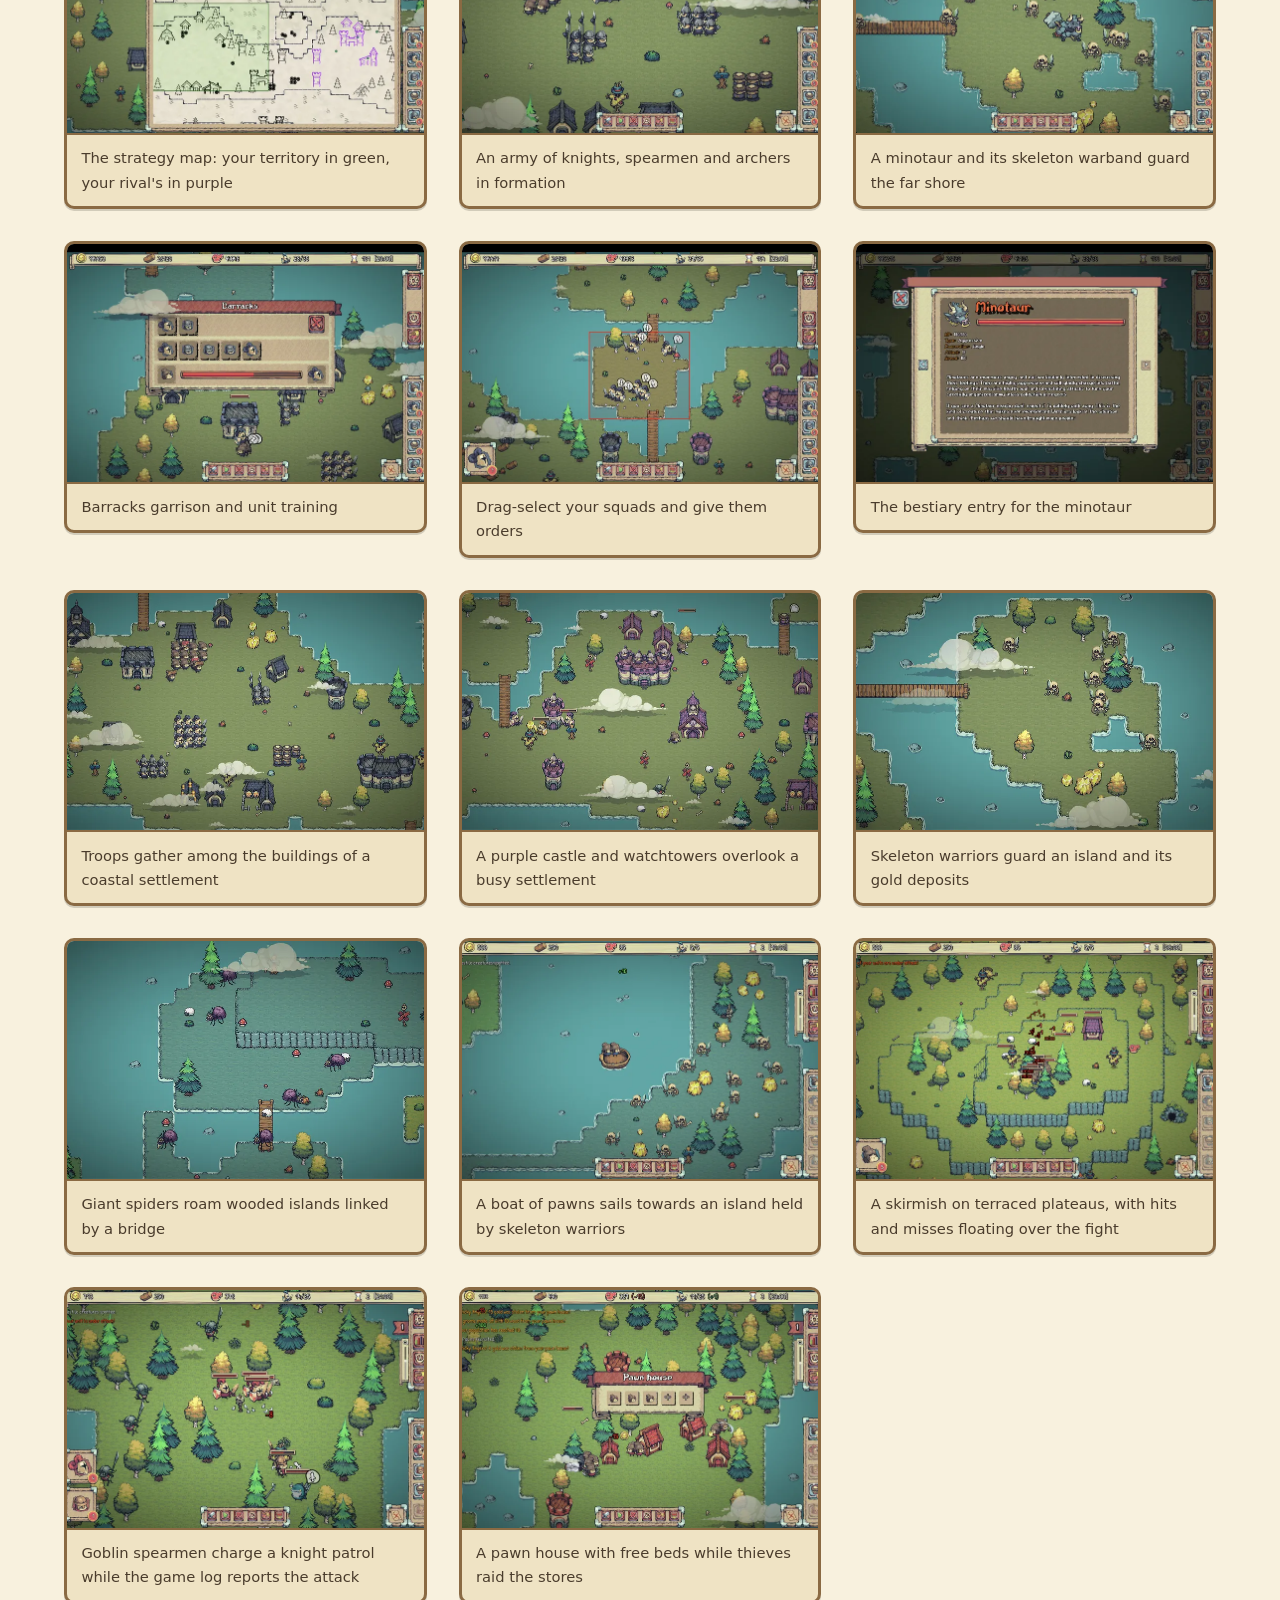
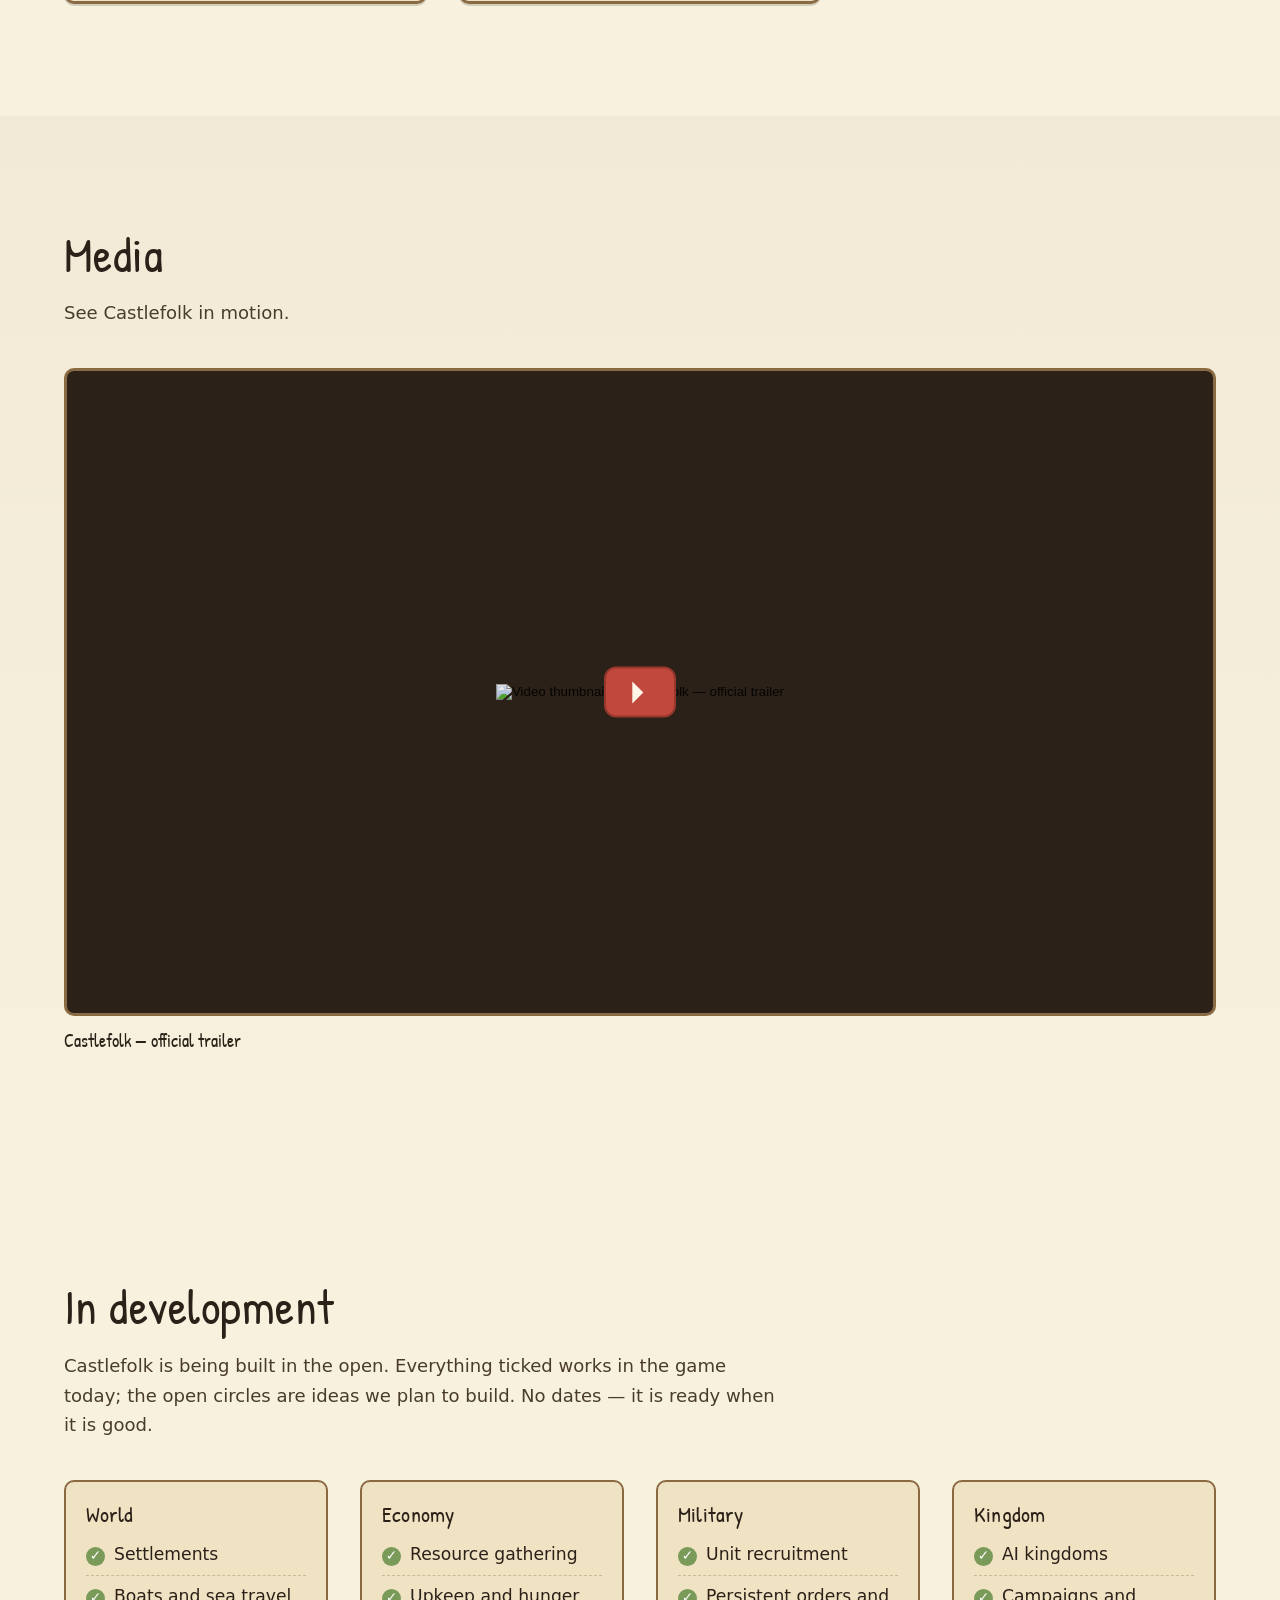
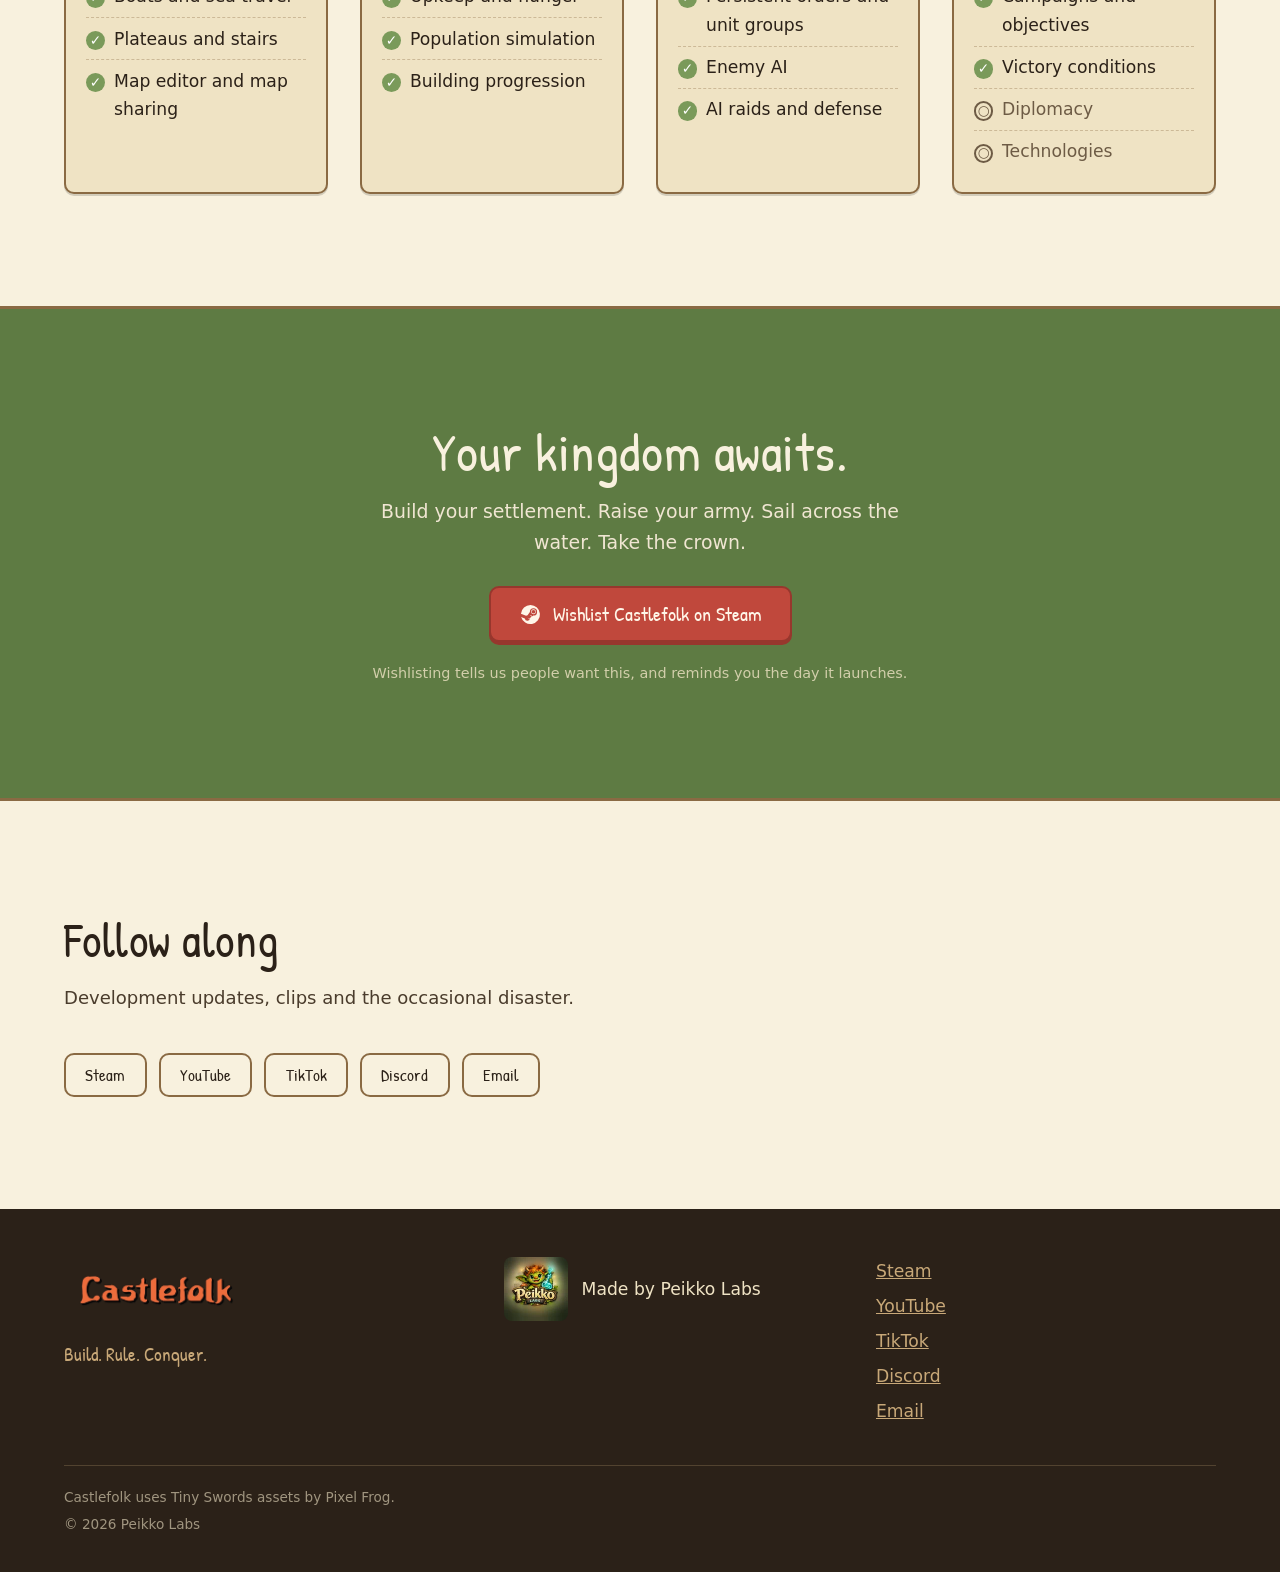
==== commit 6e7cf828: "refresh landing page for current game New features copy, roadmap with planned status, four new scree" ====
--- a/index.html
+++ b/index.html
@@ -5,7 +5,7 @@
   <meta charset="utf-8">
   <meta name="viewport" content="width=device-width, initial-scale=1">
   <title>Castlefolk — Build. Rule. Conquer.</title>
-  <meta name="description" content="Castlefolk is a charming pixel-art kingdom strategy game. Build settlements, gather resources, raise armies, battle monsters and expand your kingdom.">
+  <meta name="description" content="A relaxed pixel-art strategy game: build a kingdom, command real-time battles, sail to new shores and face rival kingdoms that play by the same rules as you. 22 maps, 5 campaigns and a built-in map editor.">
   <meta name="theme-color" content="#2b2118">
   <link rel="canonical" href="https://peikkolabs.com/">
   <link rel="alternate" hreflang="en" href="https://peikkolabs.com/">
@@ -25,14 +25,14 @@
   <meta property="og:locale" content="en_US">
   <meta property="og:url" content="https://peikkolabs.com/">
   <meta property="og:title" content="Castlefolk — Build. Rule. Conquer.">
-  <meta property="og:description" content="Castlefolk is a charming pixel-art kingdom strategy game. Build settlements, gather resources, raise armies, battle monsters and expand your kingdom.">
+  <meta property="og:description" content="A relaxed pixel-art strategy game: build a kingdom, command real-time battles, sail to new shores and face rival kingdoms that play by the same rules as you. 22 maps, 5 campaigns and a built-in map editor.">
   <meta property="og:image" content="https://peikkolabs.com/static/img/og-cover.jpg">
   <meta property="og:image:width" content="1200">
   <meta property="og:image:height" content="630">
   <meta property="og:image:alt" content="A Castlefolk settlement surrounded by forest, with knights massed on the grass">
   <meta name="twitter:card" content="summary_large_image">
   <meta name="twitter:title" content="Castlefolk — Build. Rule. Conquer.">
-  <meta name="twitter:description" content="Castlefolk is a charming pixel-art kingdom strategy game. Build settlements, gather resources, raise armies, battle monsters and expand your kingdom.">
+  <meta name="twitter:description" content="A relaxed pixel-art strategy game: build a kingdom, command real-time battles, sail to new shores and face rival kingdoms that play by the same rules as you. 22 maps, 5 campaigns and a built-in map editor.">
   <meta name="twitter:image" content="https://peikkolabs.com/static/img/og-cover.jpg">
 
   <link rel="icon" href="static/img/favicon-32.png" sizes="32x32">
@@ -115,7 +115,7 @@
              sizes="(max-width: 600px) 80vw, 480px" fetchpriority="high">
       </h1>
       <p class="hero__tagline">Build. Rule. Conquer.</p>
-      <p class="hero__lede">Build your settlement, gather resources, raise an army, and carve your kingdom out of a dangerous medieval world.</p>
+      <p class="hero__lede">Build a settlement, feed your people, raise an army and sail out to take a crown, in a relaxed real-time strategy game that never rushes you.</p>
 
       <div class="hero__actions">
         <a class="btn btn--steam btn--lg" href="https://store.steampowered.com/app/5251590/" target="_blank" rel="noopener">
@@ -140,10 +140,10 @@
     <div class="wrap">
       <h2 class="section__title" id="pitchHeading">A kingdom, from one small settlement</h2>
       <ul class="pitch__grid">
-        <li class="card reveal"><h3>Build your kingdom</h3><p>Start with a small settlement and turn it into a thriving kingdom.</p></li>
-        <li class="card reveal"><h3>Gather &amp; grow</h3><p>Harvest wood, hunt for meat and mine gold to keep your people fed and working.</p></li>
-        <li class="card reveal"><h3>Raise your army</h3><p>Recruit warriors, archers, lancers and monks, then drill them into a fighting force.</p></li>
-        <li class="card reveal"><h3>Defend &amp; conquer</h3><p>Fight dangerous creatures and rival kingdoms for control of the map.</p></li>
+        <li class="card reveal"><h3>Build &amp; grow</h3><p>Start with a small settlement and grow it into a kingdom, one house, tower and castle at a time.</p></li>
+        <li class="card reveal"><h3>Gather &amp; feed</h3><p>Harvest wood, herd sheep and mine gold. Everyone eats and every building has upkeep, so a bigger kingdom needs bigger supplies.</p></li>
+        <li class="card reveal"><h3>Raise your army</h3><p>Train pawns into warriors, archers, lancers and monks, and keep them fed, healed and out of trouble.</p></li>
+        <li class="card reveal"><h3>Sail &amp; conquer</h3><p>Fight monsters and rival kingdoms, on land and across the sea, for control of the map.</p></li>
       </ul>
     </div>
   </section>
@@ -165,24 +165,24 @@
         </article>
         <article class="band reveal band--flip">
           <div class="band__media">
-            <img src="static/img/world-map.webp" alt="The parchment strategy map showing friendly green territory beside a rival purple kingdom" width="1470" height="956"
-                 srcset="static/img/world-map-thumb.webp 735w, static/img/world-map.webp 1470w"
-                 sizes="(max-width: 860px) 92vw, 620px" loading="lazy" decoding="async">
-          </div>
-          <div class="band__text">
-            <h3>Explore</h3>
-            <p>Discover forests, mountains, rivers, coastlines and dangerous wilderness. The map hides both resources and the things that guard them.</p>
-          </div>
-        </article>
-        <article class="band reveal">
-          <div class="band__media">
             <img src="static/img/barracks.webp" alt="The barracks interface with garrison slots and a unit training progress bar" width="1470" height="956"
                  srcset="static/img/barracks-thumb.webp 735w, static/img/barracks.webp 1470w"
                  sizes="(max-width: 860px) 92vw, 620px" loading="lazy" decoding="async">
           </div>
           <div class="band__text">
             <h3>Manage</h3>
-            <p>Balance population, resources, construction and military strength. Every soldier you train is a villager who stops gathering.</p>
+            <p>Balance population, housing, supply and military strength. Every soldier you train is a worker who stops gathering, and everyone has to eat.</p>
+          </div>
+        </article>
+        <article class="band reveal">
+          <div class="band__media">
+            <img src="static/img/select-army.webp" alt="A player drag-selecting squads of knights with a selection rectangle" width="1470" height="956"
+                 srcset="static/img/select-army-thumb.webp 735w, static/img/select-army.webp 1470w"
+                 sizes="(max-width: 860px) 92vw, 620px" loading="lazy" decoding="async">
+          </div>
+          <div class="band__text">
+            <h3>Command</h3>
+            <p>Orders stick: units see them through, and you can see every one on the map. Order a whole territory cleared or harvested, and save groups to hotkeys.</p>
           </div>
         </article>
         <article class="band reveal band--flip">
@@ -198,13 +198,27 @@
         </article>
         <article class="band reveal">
           <div class="band__media">
-            <img src="static/img/select-army.webp" alt="A player drag-selecting squads of knights with a selection rectangle" width="1470" height="956"
-                 srcset="static/img/select-army-thumb.webp 735w, static/img/select-army.webp 1470w"
+            <img src="static/img/boat-landing.webp" alt="A small boat carrying two pawns towards an island held by skeleton warriors" width="1470" height="956"
+                 srcset="static/img/boat-landing-thumb.webp 735w, static/img/boat-landing.webp 1470w"
                  sizes="(max-width: 860px) 92vw, 620px" loading="lazy" decoding="async">
           </div>
           <div class="band__text">
-            <h3>Expand</h3>
-            <p>Establish new settlements and push your borders outward across the coastline and into the hills.</p>
+            <h3>Sail</h3>
+            <p>Load up to six units onto a boat and cross the water. Fight from the deck, land on a hostile shore, and expect rival kingdoms to come at you by sea too.</p>
+          </div>
+        </article>
+        <article class="band reveal band--flip band--text">
+          
+          <div class="band__text">
+            <h3>Campaigns</h3>
+            <p>Five campaigns across 17 maps, from your first humble settlement to the landing at Hastings, the field of Clontarf, the rock of Mont-Saint-Michel and the roads of Gaul. Plus five standalone maps for a quick game.</p>
+          </div>
+        </article>
+        <article class="band reveal band--text">
+          
+          <div class="band__text">
+            <h3>Create</h3>
+            <p>Draw your own world in the built-in map editor, with islands, plateaus, bridges, creatures and rival kingdoms. Share it as a single file, and play maps made by others.</p>
           </div>
         </article>
         <article class="band reveal band--flip">
@@ -215,7 +229,7 @@
           </div>
           <div class="band__text">
             <h3>Conquer</h3>
-            <p>Turn a tiny settlement into a kingdom capable of ruling the entire world.</p>
+            <p>Turn a tiny settlement into a kingdom capable of ruling the entire world. Rival kingdoms gather, build and raid by the same rules as you, so every win is earned.</p>
           </div>
         </article>
       </div>
@@ -240,10 +254,10 @@
           <p>Goblins, trolls, gnolls and worse hold the ground you want. Some of them are a nuisance. Some of them end an expedition.</p>
         </article>
         <article class="world__item card reveal">
-          <img src="static/img/bestiary-minotaur-thumb.webp" alt="A parchment bestiary card for the minotaur showing health, attack and speed" width="735" height="478"
+          <img src="static/img/plateau-fight-thumb.webp" alt="Terraced plateaus with cliff walls, where units are fighting scarecrows" width="735" height="478"
                loading="lazy" decoding="async">
-          <h3>Know your enemy</h3>
-          <p>Every creature has a bestiary entry with its stats and a little too much personality.</p>
+          <h3>Cliffs and high ground</h3>
+          <p>Plateaus with cliffs and narrow stairs turn ridges into fortresses. A ridge is only as strong as its one staircase.</p>
         </article>
       </div>
     </div>
@@ -257,11 +271,11 @@
         <li class="shots__item reveal">
           <button type="button" class="shots__btn" data-shot="0"
                   data-full="static/img/overview.webp"
-                  data-caption="A coastal settlement at day 99, with knights ready to march"
-                  aria-label="Enlarge screenshot: A coastal settlement at day 99, with knights ready to march">
-            <img src="static/img/overview-thumb.webp" alt="A coastal settlement at day 99, with knights ready to march" width="735" height="478"
-                 loading="lazy" decoding="async">
-            <span class="shots__caption">A coastal settlement at day 99, with knights ready to march</span>
+                  data-caption="A coastal settlement with knights ready to march"
+                  aria-label="Enlarge screenshot: A coastal settlement with knights ready to march">
+            <img src="static/img/overview-thumb.webp" alt="A coastal settlement with knights ready to march" width="735" height="478"
+                 loading="lazy" decoding="async">
+            <span class="shots__caption">A coastal settlement with knights ready to march</span>
           </button>
         </li>
         <li class="shots__item reveal">
@@ -372,6 +386,46 @@
             <img src="static/img/spider-island-thumb.webp" alt="Giant spiders roam wooded islands linked by a bridge" width="735" height="446"
                  loading="lazy" decoding="async">
             <span class="shots__caption">Giant spiders roam wooded islands linked by a bridge</span>
+          </button>
+        </li>
+        <li class="shots__item reveal">
+          <button type="button" class="shots__btn" data-shot="12"
+                  data-full="static/img/boat-landing.webp"
+                  data-caption="A boat of pawns sails towards an island held by skeleton warriors"
+                  aria-label="Enlarge screenshot: A boat of pawns sails towards an island held by skeleton warriors">
+            <img src="static/img/boat-landing-thumb.webp" alt="A boat of pawns sails towards an island held by skeleton warriors" width="735" height="478"
+                 loading="lazy" decoding="async">
+            <span class="shots__caption">A boat of pawns sails towards an island held by skeleton warriors</span>
+          </button>
+        </li>
+        <li class="shots__item reveal">
+          <button type="button" class="shots__btn" data-shot="13"
+                  data-full="static/img/plateau-fight.webp"
+                  data-caption="A skirmish on terraced plateaus, with hits and misses floating over the fight"
+                  aria-label="Enlarge screenshot: A skirmish on terraced plateaus, with hits and misses floating over the fight">
+            <img src="static/img/plateau-fight-thumb.webp" alt="A skirmish on terraced plateaus, with hits and misses floating over the fight" width="735" height="478"
+                 loading="lazy" decoding="async">
+            <span class="shots__caption">A skirmish on terraced plateaus, with hits and misses floating over the fight</span>
+          </button>
+        </li>
+        <li class="shots__item reveal">
+          <button type="button" class="shots__btn" data-shot="14"
+                  data-full="static/img/goblin-fight.webp"
+                  data-caption="Goblin spearmen charge a knight patrol while the game log reports the attack"
+                  aria-label="Enlarge screenshot: Goblin spearmen charge a knight patrol while the game log reports the attack">
+            <img src="static/img/goblin-fight-thumb.webp" alt="Goblin spearmen charge a knight patrol while the game log reports the attack" width="735" height="478"
+                 loading="lazy" decoding="async">
+            <span class="shots__caption">Goblin spearmen charge a knight patrol while the game log reports the attack</span>
+          </button>
+        </li>
+        <li class="shots__item reveal">
+          <button type="button" class="shots__btn" data-shot="15"
+                  data-full="static/img/pawn-house.webp"
+                  data-caption="A pawn house with free beds while thieves raid the stores"
+                  aria-label="Enlarge screenshot: A pawn house with free beds while thieves raid the stores">
+            <img src="static/img/pawn-house-thumb.webp" alt="A pawn house with free beds while thieves raid the stores" width="735" height="478"
+                 loading="lazy" decoding="async">
+            <span class="shots__caption">A pawn house with free beds while thieves raid the stores</span>
           </button>
         </li>
       </ul>
@@ -397,7 +451,7 @@
   <section class="roadmap" id="development" aria-labelledby="roadmapHeading">
     <div class="wrap">
       <h2 class="section__title" id="roadmapHeading">In development</h2>
-      <p class="section__lede">Castlefolk is being built in the open. Here is what works today and what is still being made. No dates — it is ready when it is good.</p>
+      <p class="section__lede">Castlefolk is being built in the open. Everything ticked works in the game today; the open circles are ideas we plan to build. No dates — it is ready when it is good.</p>
       <div class="roadmap__grid">
         <section class="roadmap__col card reveal" aria-labelledby="rm-world">
           <h3 id="rm-world">World</h3>
@@ -409,12 +463,17 @@
             </li>
             <li class="rm rm--done">
               <span class="rm__mark" aria-hidden="true">&#10003;</span>
-              <span class="rm__label">Roads</span>
-              <span class="visually-hidden">&ndash; Done</span>
-            </li>
-            <li class="rm rm--done">
-              <span class="rm__mark" aria-hidden="true">&#10003;</span>
-              <span class="rm__label">Resource nodes</span>
+              <span class="rm__label">Boats and sea travel</span>
+              <span class="visually-hidden">&ndash; Done</span>
+            </li>
+            <li class="rm rm--done">
+              <span class="rm__mark" aria-hidden="true">&#10003;</span>
+              <span class="rm__label">Plateaus and stairs</span>
+              <span class="visually-hidden">&ndash; Done</span>
+            </li>
+            <li class="rm rm--done">
+              <span class="rm__mark" aria-hidden="true">&#10003;</span>
+              <span class="rm__label">Map editor and map sharing</span>
               <span class="visually-hidden">&ndash; Done</span>
             </li>
           </ul>
@@ -429,6 +488,11 @@
             </li>
             <li class="rm rm--done">
               <span class="rm__mark" aria-hidden="true">&#10003;</span>
+              <span class="rm__label">Upkeep and hunger</span>
+              <span class="visually-hidden">&ndash; Done</span>
+            </li>
+            <li class="rm rm--done">
+              <span class="rm__mark" aria-hidden="true">&#10003;</span>
               <span class="rm__label">Population simulation</span>
               <span class="visually-hidden">&ndash; Done</span>
             </li>
@@ -449,12 +513,17 @@
             </li>
             <li class="rm rm--done">
               <span class="rm__mark" aria-hidden="true">&#10003;</span>
+              <span class="rm__label">Persistent orders and unit groups</span>
+              <span class="visually-hidden">&ndash; Done</span>
+            </li>
+            <li class="rm rm--done">
+              <span class="rm__mark" aria-hidden="true">&#10003;</span>
               <span class="rm__label">Enemy AI</span>
               <span class="visually-hidden">&ndash; Done</span>
             </li>
             <li class="rm rm--done">
               <span class="rm__mark" aria-hidden="true">&#10003;</span>
-              <span class="rm__label">Kingdom warfare</span>
+              <span class="rm__label">AI raids and defense</span>
               <span class="visually-hidden">&ndash; Done</span>
             </li>
           </ul>
@@ -467,20 +536,25 @@
               <span class="rm__label">AI kingdoms</span>
               <span class="visually-hidden">&ndash; Done</span>
             </li>
-            <li class="rm rm--wip">
-              <span class="rm__mark" aria-hidden="true">&#9680;</span>
+            <li class="rm rm--done">
+              <span class="rm__mark" aria-hidden="true">&#10003;</span>
+              <span class="rm__label">Campaigns and objectives</span>
+              <span class="visually-hidden">&ndash; Done</span>
+            </li>
+            <li class="rm rm--done">
+              <span class="rm__mark" aria-hidden="true">&#10003;</span>
+              <span class="rm__label">Victory conditions</span>
+              <span class="visually-hidden">&ndash; Done</span>
+            </li>
+            <li class="rm rm--planned">
+              <span class="rm__mark" aria-hidden="true">&#9675;</span>
               <span class="rm__label">Diplomacy</span>
-              <span class="visually-hidden">&ndash; In progress</span>
-            </li>
-            <li class="rm rm--wip">
-              <span class="rm__mark" aria-hidden="true">&#9680;</span>
+              <span class="visually-hidden">&ndash; Planned</span>
+            </li>
+            <li class="rm rm--planned">
+              <span class="rm__mark" aria-hidden="true">&#9675;</span>
               <span class="rm__label">Technologies</span>
-              <span class="visually-hidden">&ndash; In progress</span>
-            </li>
-            <li class="rm rm--done">
-              <span class="rm__mark" aria-hidden="true">&#10003;</span>
-              <span class="rm__label">Victory conditions</span>
-              <span class="visually-hidden">&ndash; Done</span>
+              <span class="visually-hidden">&ndash; Planned</span>
             </li>
           </ul>
         </section>
@@ -491,7 +565,7 @@
   <section class="cta" aria-labelledby="ctaHeading">
     <div class="wrap cta__inner">
       <h2 id="ctaHeading">Your kingdom awaits.</h2>
-      <p class="cta__text">Build your settlement. Raise your army. Defend your people. Conquer the world.</p>
+      <p class="cta__text">Build your settlement. Raise your army. Sail across the water. Take the crown.</p>
       <a class="btn btn--steam btn--lg" href="https://store.steampowered.com/app/5251590/" target="_blank" rel="noopener">
         <svg class="btn__icon" viewBox="0 0 24 24" aria-hidden="true" focusable="false"><path fill="currentColor" d="M11.98 2A10 10 0 0 0 2.03 11.1l5.35 2.21a2.82 2.82 0 0 1 1.6-.49l2.38-3.45v-.05a3.77 3.77 0 1 1 3.77 3.77h-.09l-3.4 2.42v.13a2.83 2.83 0 0 1-5.6.57l-3.83-1.59A10 10 0 1 0 11.98 2Zm-3.1 13.4.99.41a2.14 2.14 0 1 0 1.2-2.86l1.09.45a1.57 1.57 0 1 1-1.21 2.9l-2.07-.9Zm6.25-3.79a2.51 2.51 0 1 0 0-5.02 2.51 2.51 0 0 0 0 5.02Zm0-.62a1.89 1.89 0 1 1 0-3.78 1.89 1.89 0 0 1 0 3.78Z"/></svg>
         <span>Wishlist Castlefolk on Steam</span>
@@ -505,6 +579,7 @@
       <h2 class="section__title" id="linksHeading">Follow along</h2>
       <p class="section__lede">Development updates, clips and the occasional disaster.</p>
       <ul class="links__list">
+        <li><a class="btn btn--ghost" href="https://store.steampowered.com/app/5251590/" target="_blank" rel="noopener">Steam</a></li>
         <li><a class="btn btn--ghost" href="https://www.youtube.com/@PeikkoLabs" target="_blank" rel="noopener">YouTube</a></li>
         <li><a class="btn btn--ghost" href="https://www.tiktok.com/@peikko.labs" target="_blank" rel="noopener">TikTok</a></li>
         <li><a class="btn btn--ghost" href="https://discord.gg/5fechDKhc" target="_blank" rel="noopener">Discord</a></li>
@@ -532,6 +607,7 @@
     </div>
 
     <nav class="footer__links" aria-label="Follow along">
+      <a href="https://store.steampowered.com/app/5251590/" target="_blank" rel="noopener">Steam</a>
       <a href="https://www.youtube.com/@PeikkoLabs" target="_blank" rel="noopener">YouTube</a>
       <a href="https://www.tiktok.com/@peikko.labs" target="_blank" rel="noopener">TikTok</a>
       <a href="https://discord.gg/5fechDKhc" target="_blank" rel="noopener">Discord</a>
--- a/static/site.css
+++ b/static/site.css
@@ -633,6 +633,15 @@
   border-radius: var(--radius);
   box-shadow: var(--shadow-lift);
 }
+/* Cards with no screenshot: a single-column parchment panel instead of a split band. */
+.band--text {
+  grid-template-columns: 1fr;
+  padding: clamp(1.25rem, 3vw, 2rem);
+  background: #f7f0dc;
+  border: 3px solid var(--wood-dark);
+  border-radius: var(--radius);
+  box-shadow: var(--shadow-lift);
+}
 .band__text {
   min-width: 0;
   overflow-wrap: break-word;
@@ -897,6 +906,14 @@
   min-width: 0;
   overflow-wrap: anywhere;
   hyphens: auto;
+}
+.rm--planned .rm__mark {
+  background: transparent;
+  border: 2px solid var(--ink-faint);
+  color: var(--ink-faint);
+}
+.rm--planned .rm__label {
+  color: var(--ink-faint);
 }
 .rm--wip .rm__label {
   color: var(--ink-faint);
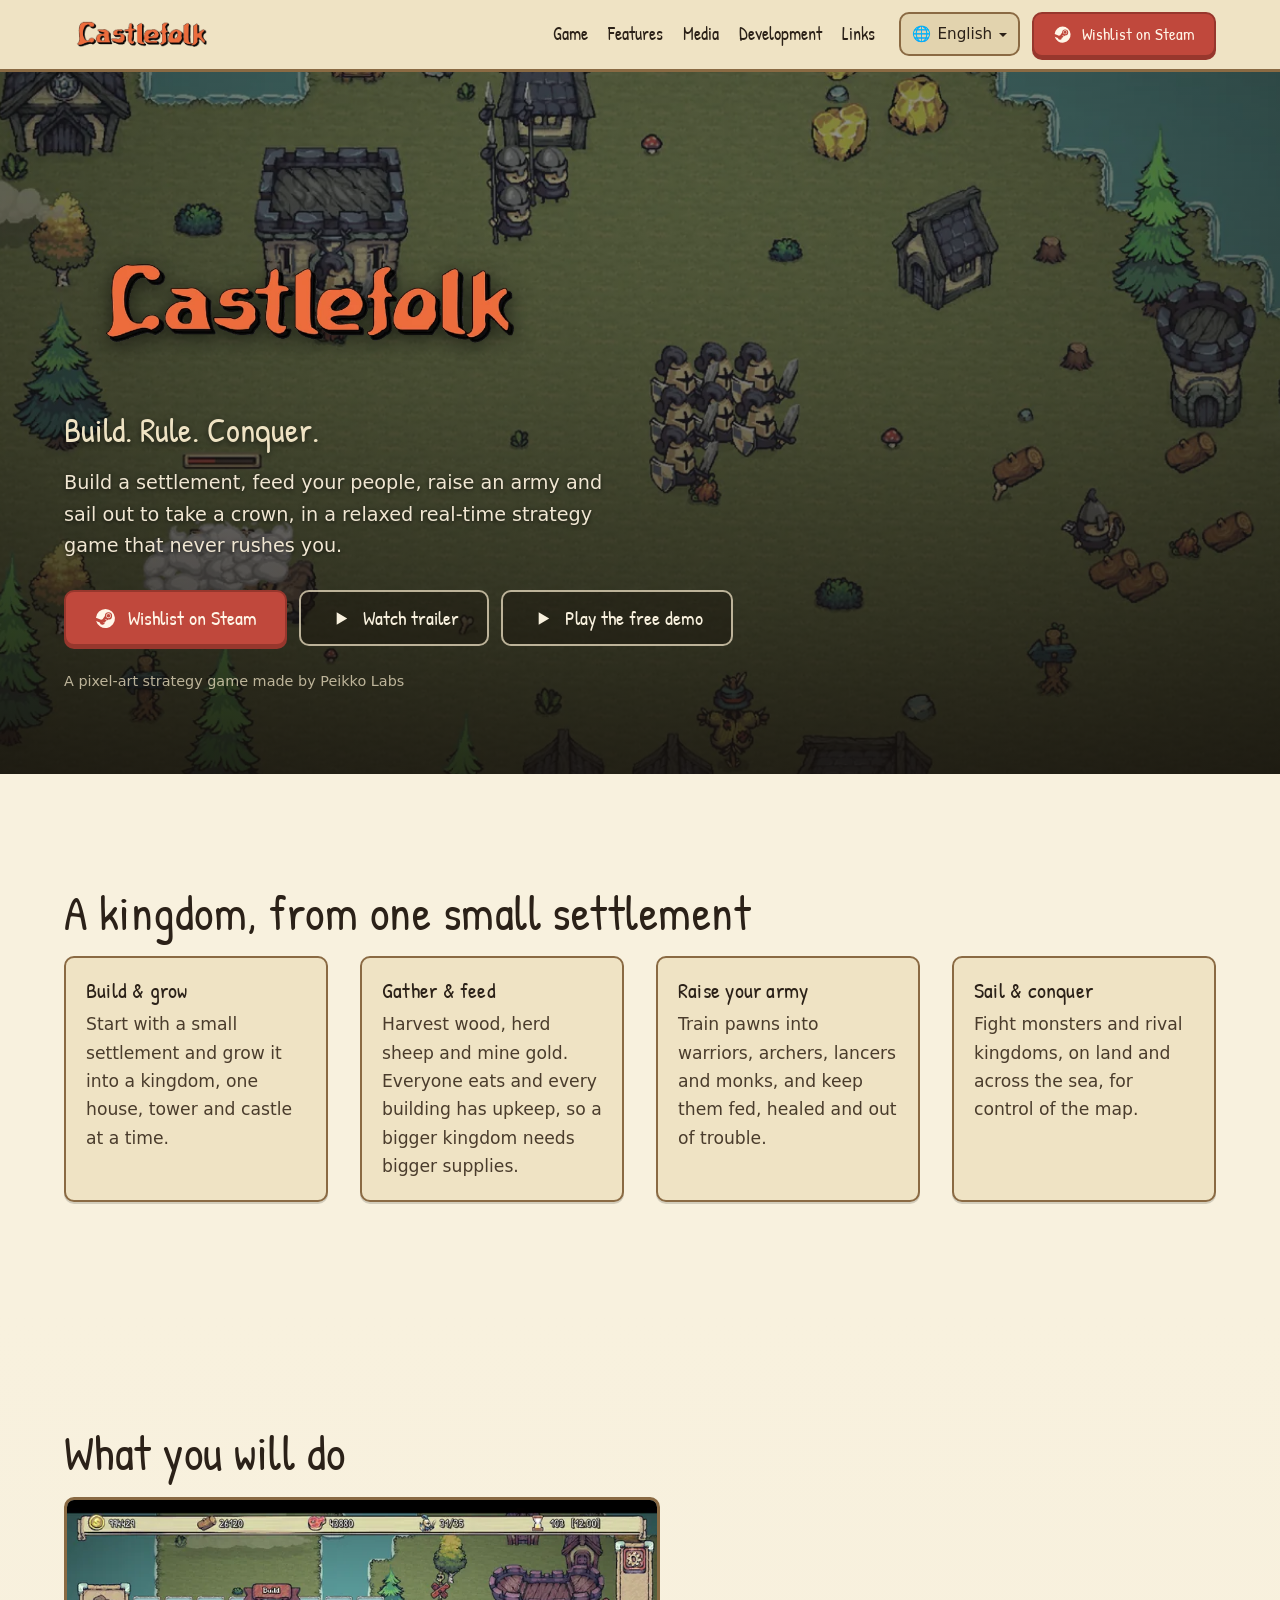
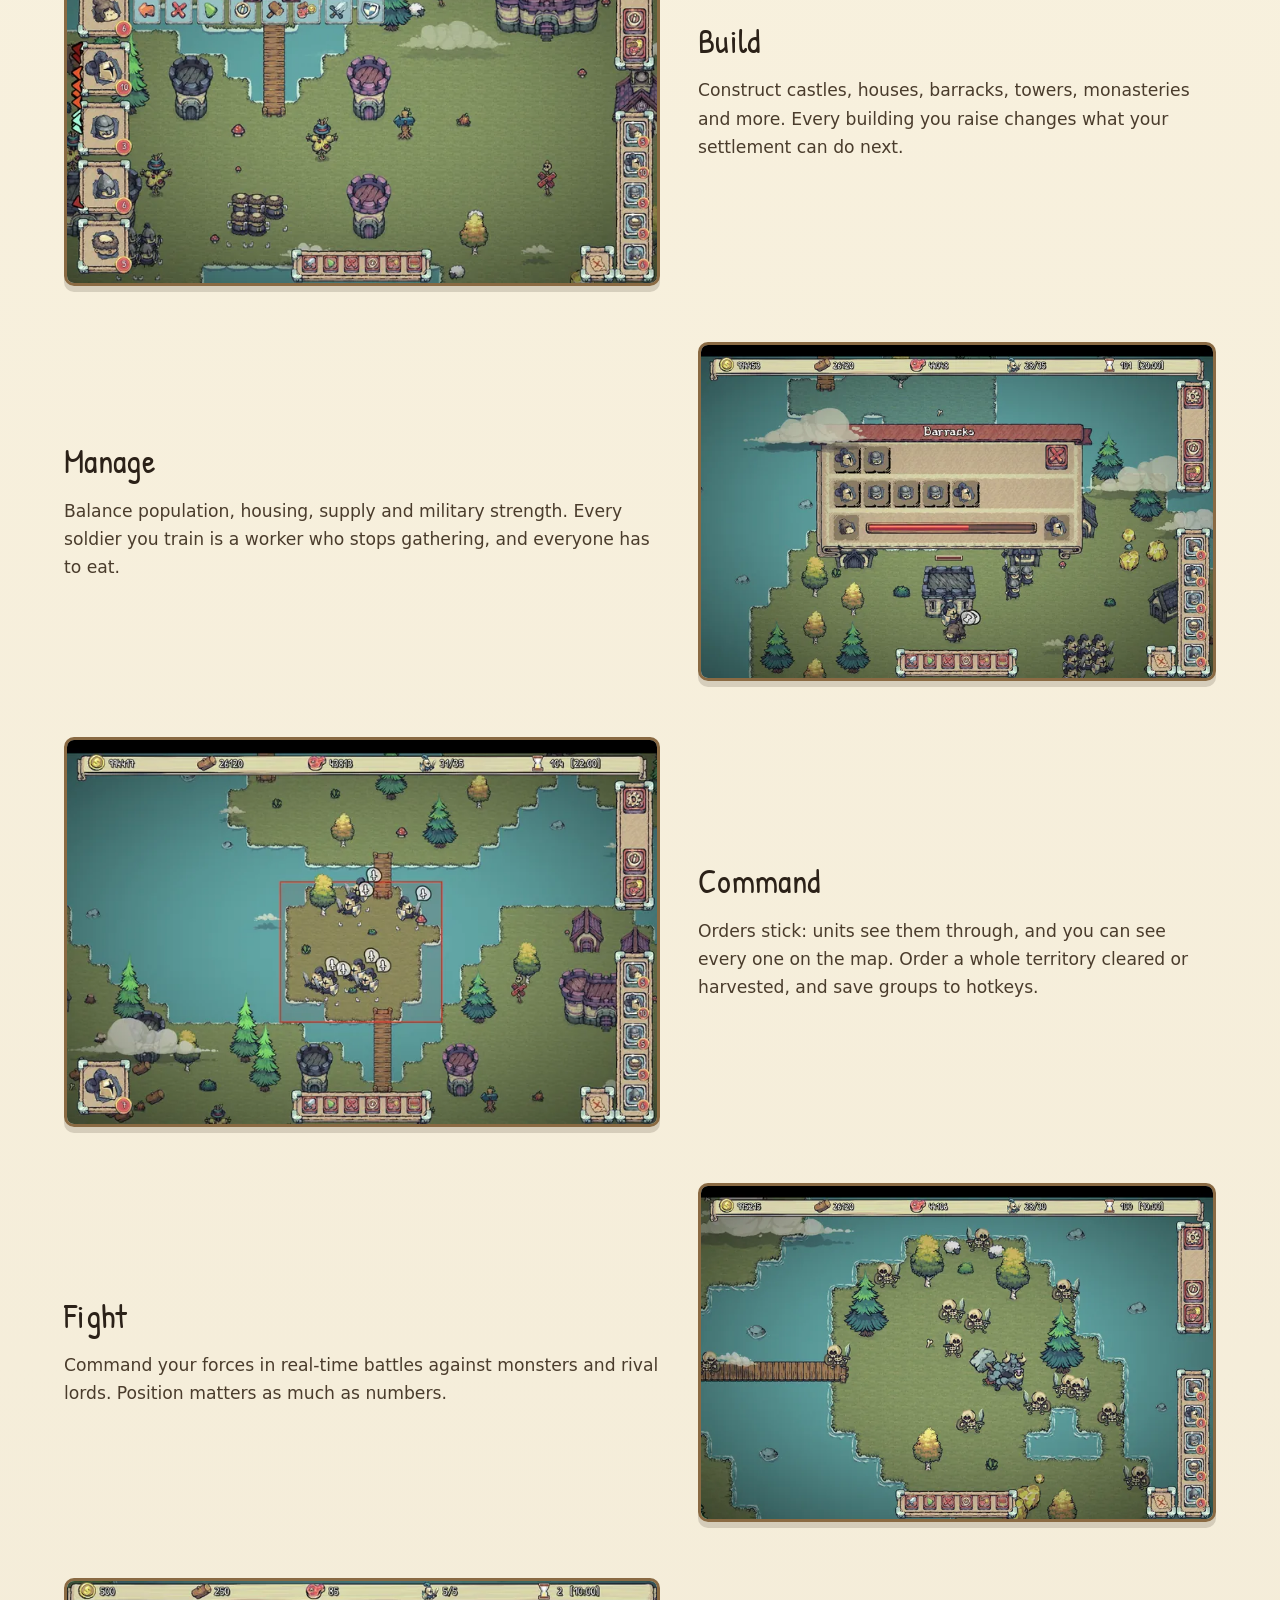
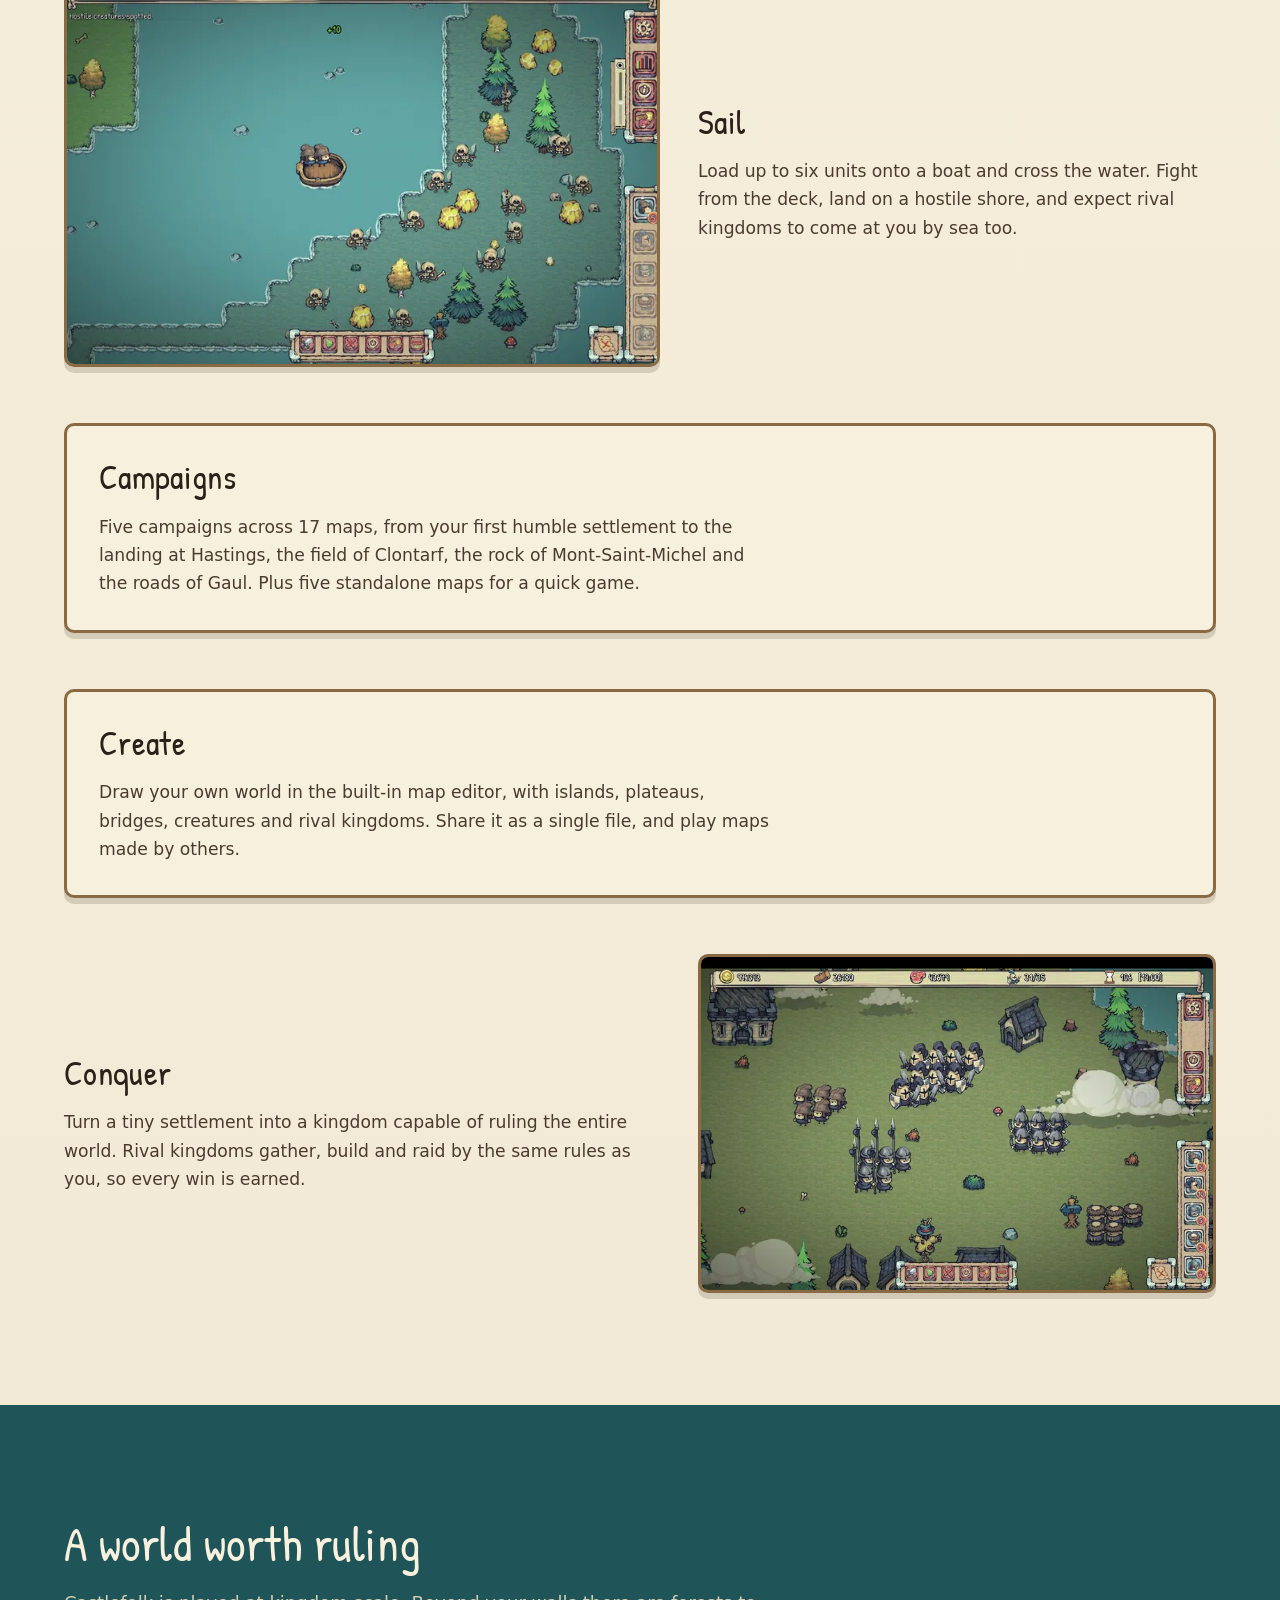
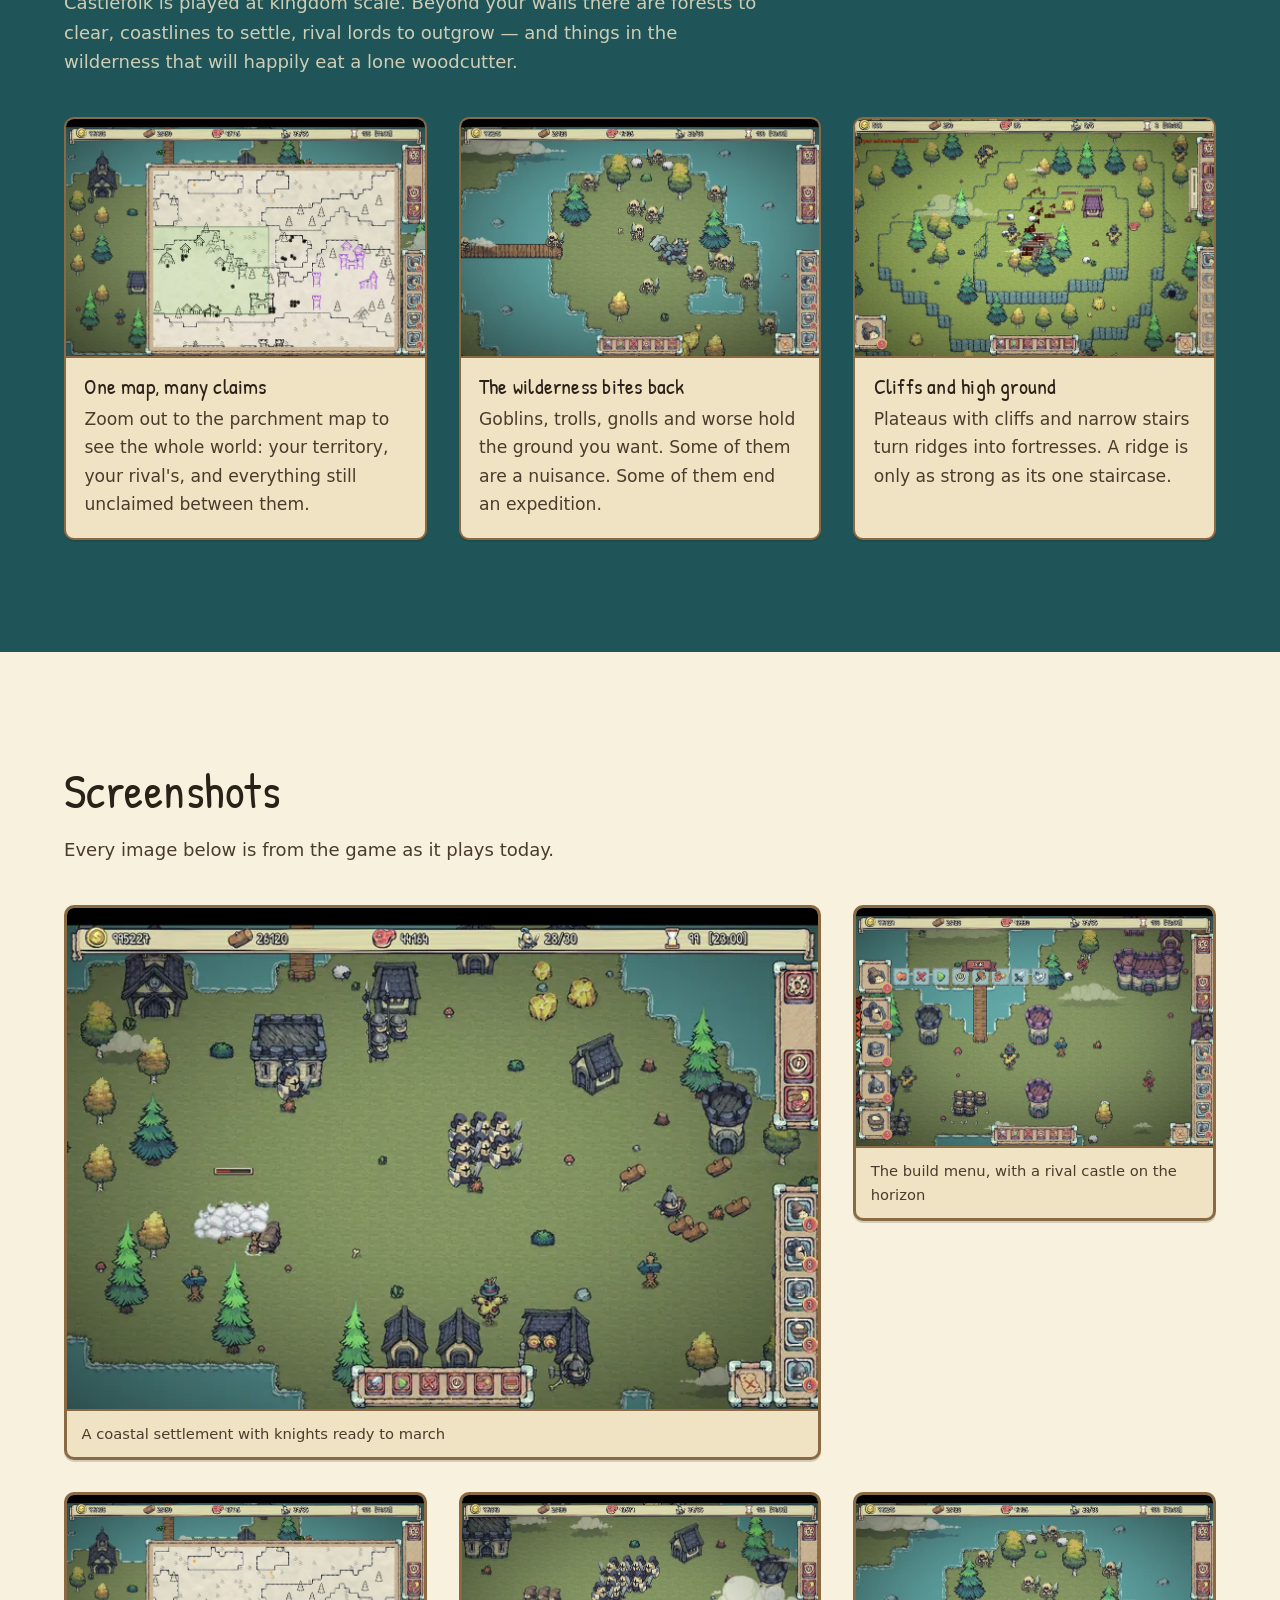
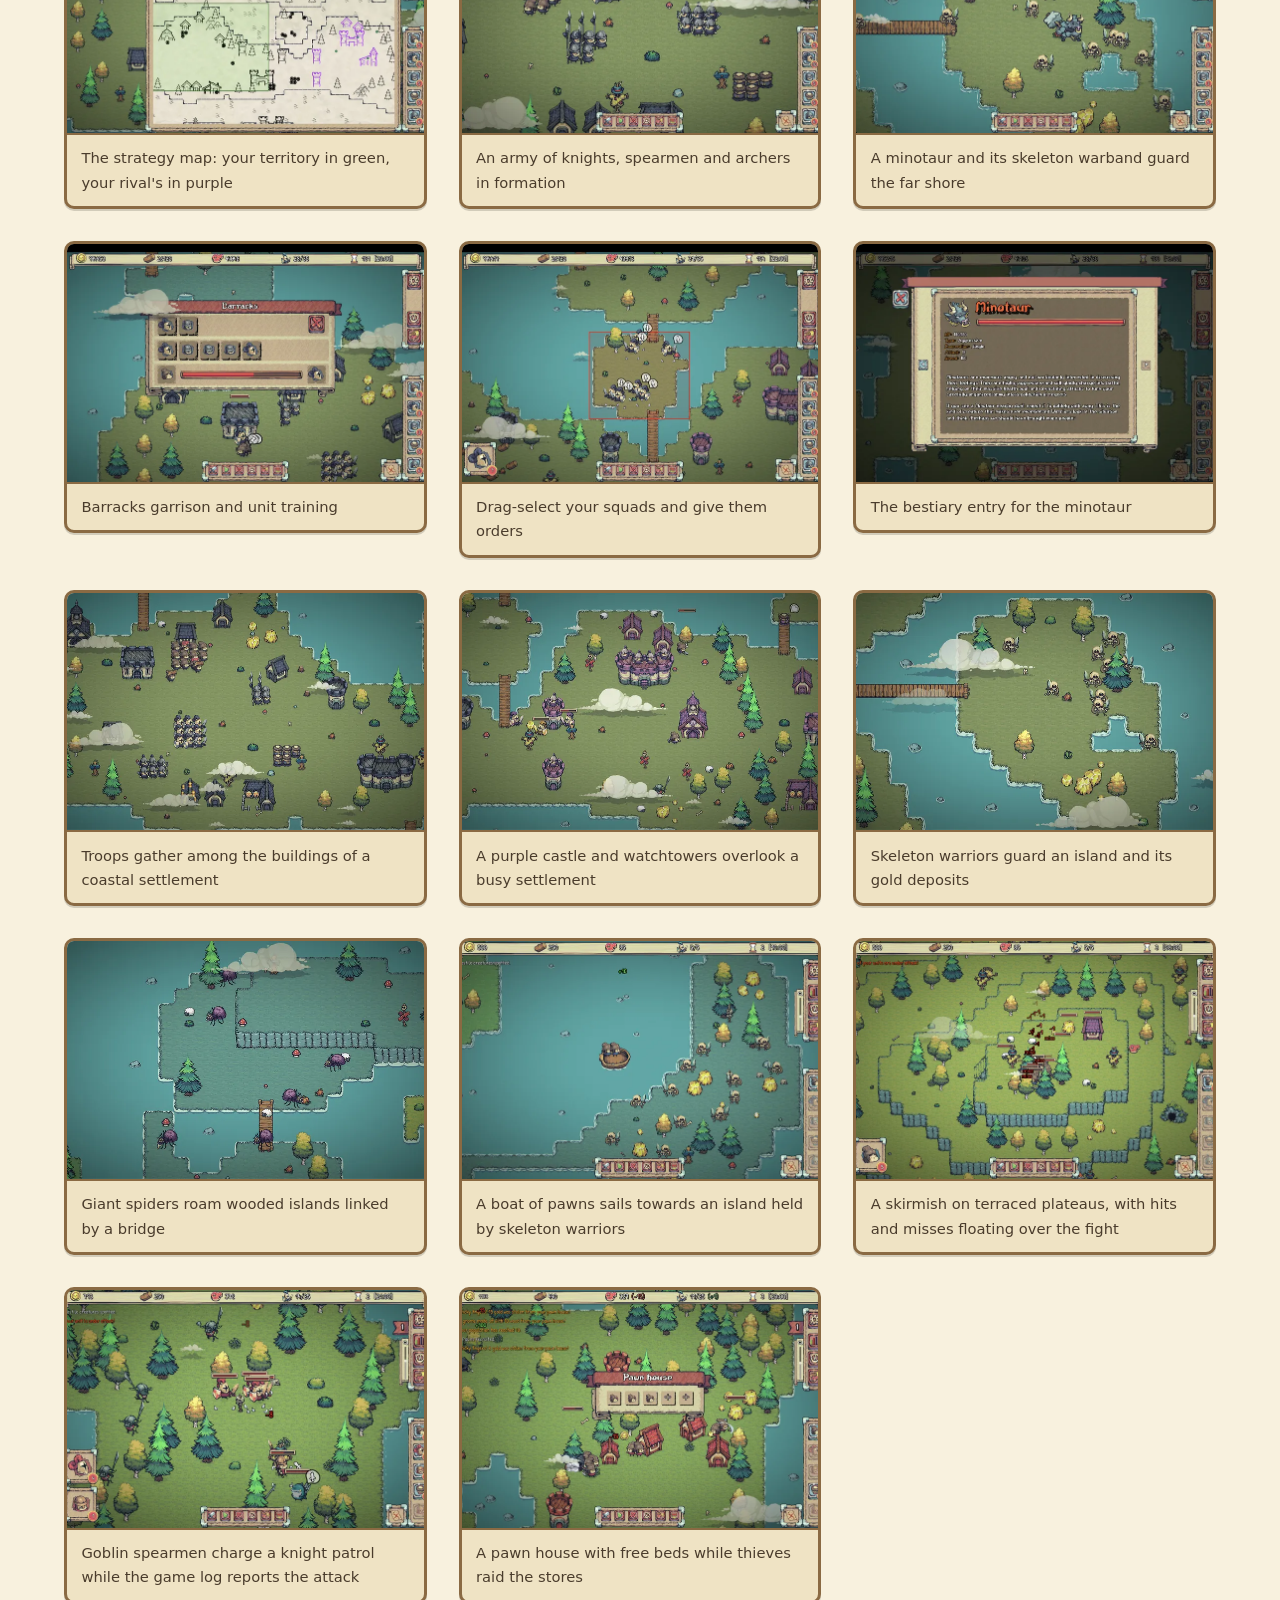
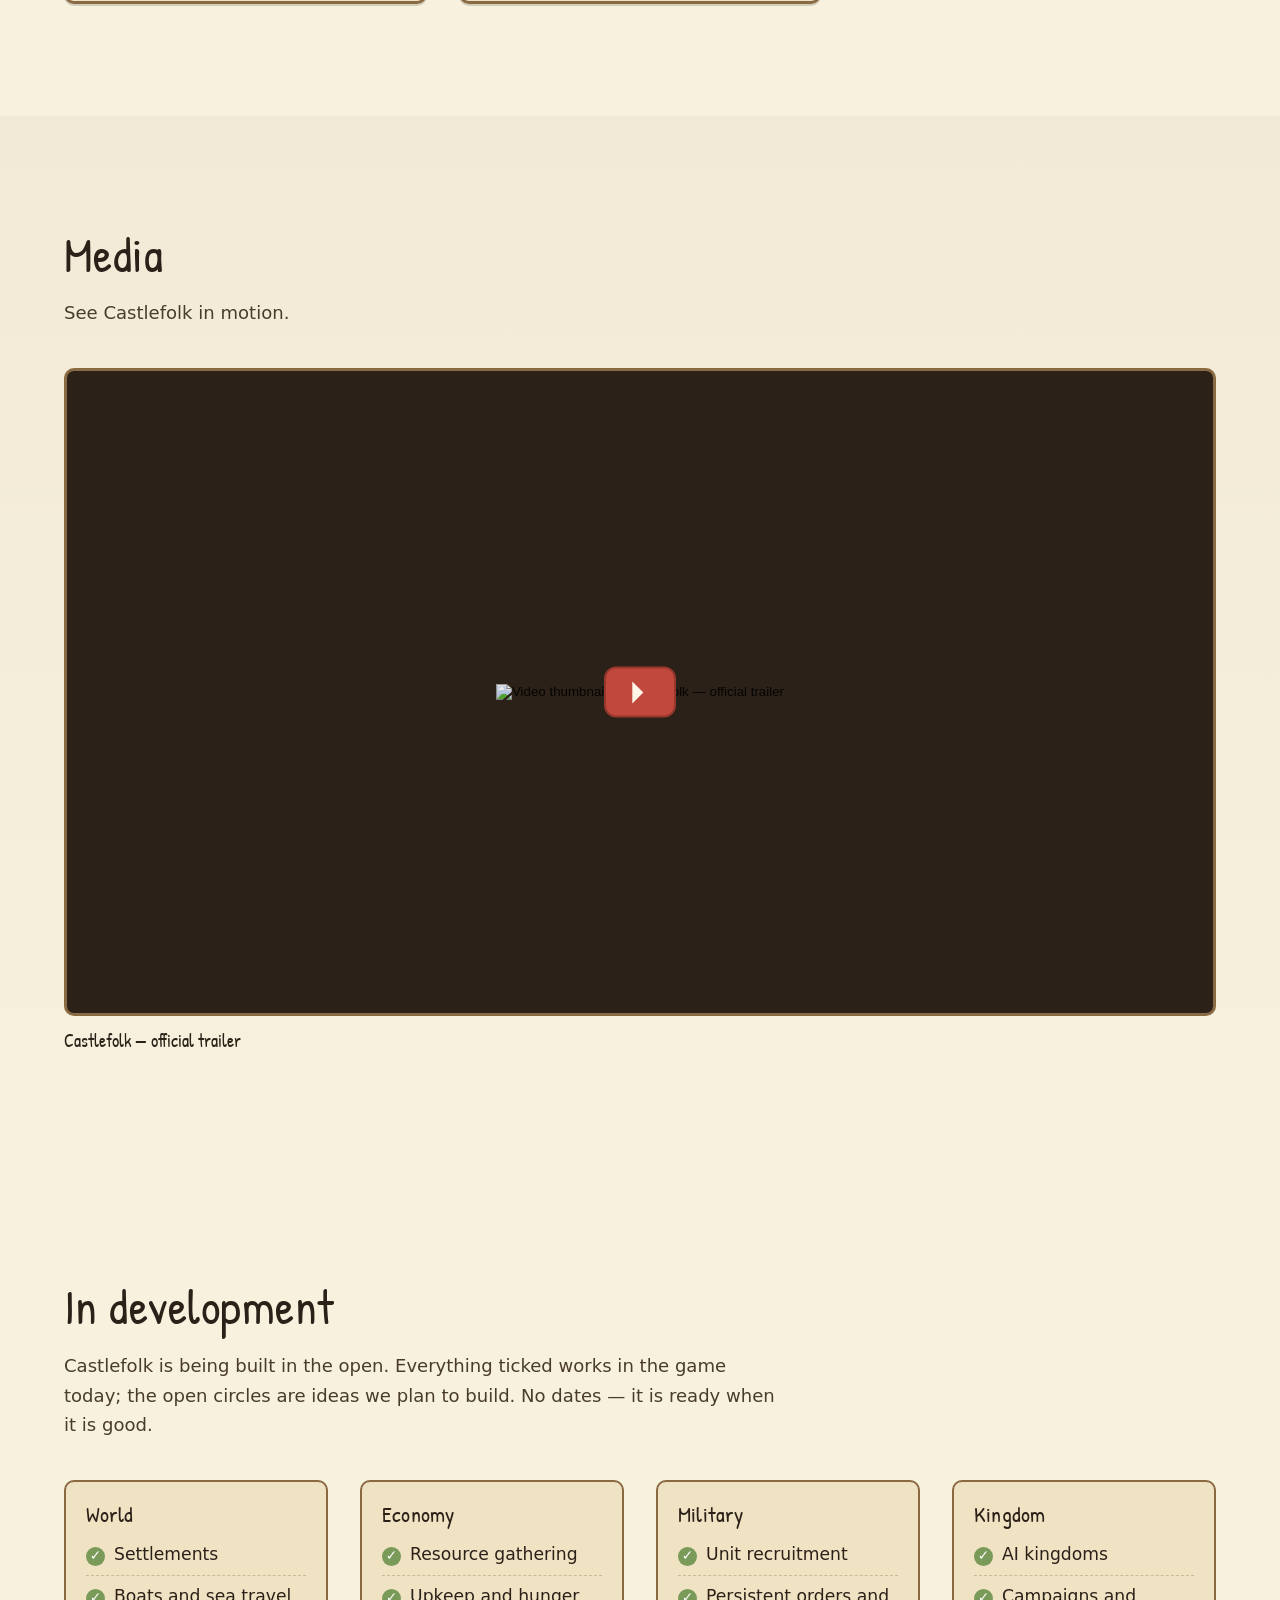
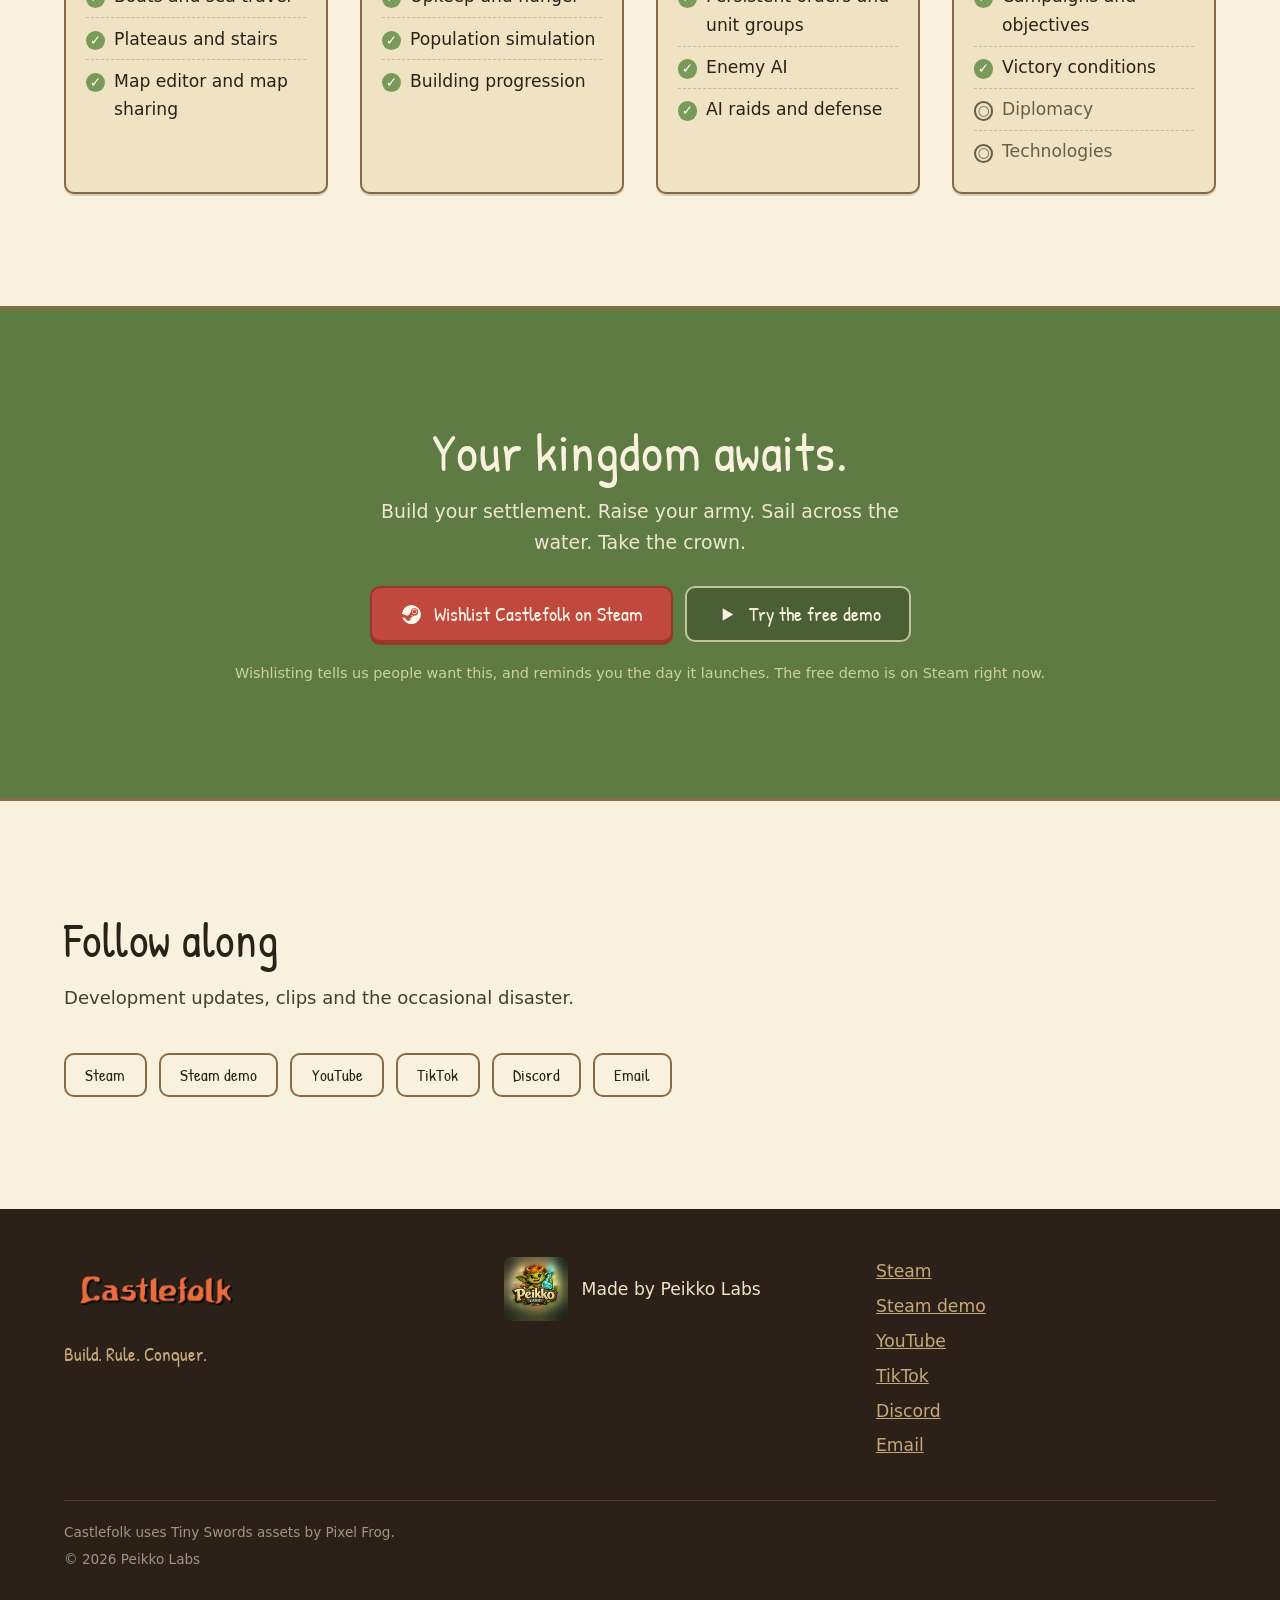
==== commit 447ece52: "announce the released Steam demo Hero and CTA link to the demo app, copy updated in all 10 languages" ====
--- a/index.html
+++ b/index.html
@@ -5,7 +5,7 @@
   <meta charset="utf-8">
   <meta name="viewport" content="width=device-width, initial-scale=1">
   <title>Castlefolk — Build. Rule. Conquer.</title>
-  <meta name="description" content="A relaxed pixel-art strategy game: build a kingdom, command real-time battles, sail to new shores and face rival kingdoms that play by the same rules as you. 22 maps, 5 campaigns and a built-in map editor.">
+  <meta name="description" content="A relaxed pixel-art strategy game: build a kingdom, command real-time battles, sail to new shores and face rival kingdoms that play by the same rules as you. 22 maps, 5 campaigns and a built-in map editor. Free demo on Steam.">
   <meta name="theme-color" content="#2b2118">
   <link rel="canonical" href="https://peikkolabs.com/">
   <link rel="alternate" hreflang="en" href="https://peikkolabs.com/">
@@ -25,14 +25,14 @@
   <meta property="og:locale" content="en_US">
   <meta property="og:url" content="https://peikkolabs.com/">
   <meta property="og:title" content="Castlefolk — Build. Rule. Conquer.">
-  <meta property="og:description" content="A relaxed pixel-art strategy game: build a kingdom, command real-time battles, sail to new shores and face rival kingdoms that play by the same rules as you. 22 maps, 5 campaigns and a built-in map editor.">
+  <meta property="og:description" content="A relaxed pixel-art strategy game: build a kingdom, command real-time battles, sail to new shores and face rival kingdoms that play by the same rules as you. 22 maps, 5 campaigns and a built-in map editor. Free demo on Steam.">
   <meta property="og:image" content="https://peikkolabs.com/static/img/og-cover.jpg">
   <meta property="og:image:width" content="1200">
   <meta property="og:image:height" content="630">
   <meta property="og:image:alt" content="A Castlefolk settlement surrounded by forest, with knights massed on the grass">
   <meta name="twitter:card" content="summary_large_image">
   <meta name="twitter:title" content="Castlefolk — Build. Rule. Conquer.">
-  <meta name="twitter:description" content="A relaxed pixel-art strategy game: build a kingdom, command real-time battles, sail to new shores and face rival kingdoms that play by the same rules as you. 22 maps, 5 campaigns and a built-in map editor.">
+  <meta name="twitter:description" content="A relaxed pixel-art strategy game: build a kingdom, command real-time battles, sail to new shores and face rival kingdoms that play by the same rules as you. 22 maps, 5 campaigns and a built-in map editor. Free demo on Steam.">
   <meta name="twitter:image" content="https://peikkolabs.com/static/img/og-cover.jpg">
 
   <link rel="icon" href="static/img/favicon-32.png" sizes="32x32">
@@ -126,9 +126,9 @@
           <svg class="btn__icon" viewBox="0 0 24 24" aria-hidden="true" focusable="false"><path fill="currentColor" d="M8 5.5v13l11-6.5-11-6.5Z"/></svg>
           <span>Watch trailer</span>
         </a>
-        <a class="btn btn--ghost btn--lg" href="https://store.steampowered.com/app/5251590/" target="_blank" rel="noopener">
+        <a class="btn btn--ghost btn--lg" href="https://store.steampowered.com/app/5393060/" target="_blank" rel="noopener">
           <svg class="btn__icon" viewBox="0 0 24 24" aria-hidden="true" focusable="false"><path fill="currentColor" d="M8 5.5v13l11-6.5-11-6.5Z"/></svg>
-          <span>Free demo (coming soon)</span>
+          <span>Play the free demo</span>
         </a>
       </div>
 
@@ -566,11 +566,17 @@
     <div class="wrap cta__inner">
       <h2 id="ctaHeading">Your kingdom awaits.</h2>
       <p class="cta__text">Build your settlement. Raise your army. Sail across the water. Take the crown.</p>
-      <a class="btn btn--steam btn--lg" href="https://store.steampowered.com/app/5251590/" target="_blank" rel="noopener">
-        <svg class="btn__icon" viewBox="0 0 24 24" aria-hidden="true" focusable="false"><path fill="currentColor" d="M11.98 2A10 10 0 0 0 2.03 11.1l5.35 2.21a2.82 2.82 0 0 1 1.6-.49l2.38-3.45v-.05a3.77 3.77 0 1 1 3.77 3.77h-.09l-3.4 2.42v.13a2.83 2.83 0 0 1-5.6.57l-3.83-1.59A10 10 0 1 0 11.98 2Zm-3.1 13.4.99.41a2.14 2.14 0 1 0 1.2-2.86l1.09.45a1.57 1.57 0 1 1-1.21 2.9l-2.07-.9Zm6.25-3.79a2.51 2.51 0 1 0 0-5.02 2.51 2.51 0 0 0 0 5.02Zm0-.62a1.89 1.89 0 1 1 0-3.78 1.89 1.89 0 0 1 0 3.78Z"/></svg>
-        <span>Wishlist Castlefolk on Steam</span>
-      </a>
-      <p class="cta__note">Wishlisting tells us people want this, and reminds you the day it launches.</p>
+      <div class="cta__actions">
+        <a class="btn btn--steam btn--lg" href="https://store.steampowered.com/app/5251590/" target="_blank" rel="noopener">
+          <svg class="btn__icon" viewBox="0 0 24 24" aria-hidden="true" focusable="false"><path fill="currentColor" d="M11.98 2A10 10 0 0 0 2.03 11.1l5.35 2.21a2.82 2.82 0 0 1 1.6-.49l2.38-3.45v-.05a3.77 3.77 0 1 1 3.77 3.77h-.09l-3.4 2.42v.13a2.83 2.83 0 0 1-5.6.57l-3.83-1.59A10 10 0 1 0 11.98 2Zm-3.1 13.4.99.41a2.14 2.14 0 1 0 1.2-2.86l1.09.45a1.57 1.57 0 1 1-1.21 2.9l-2.07-.9Zm6.25-3.79a2.51 2.51 0 1 0 0-5.02 2.51 2.51 0 0 0 0 5.02Zm0-.62a1.89 1.89 0 1 1 0-3.78 1.89 1.89 0 0 1 0 3.78Z"/></svg>
+          <span>Wishlist Castlefolk on Steam</span>
+        </a>
+        <a class="btn btn--ghost btn--lg" href="https://store.steampowered.com/app/5393060/" target="_blank" rel="noopener">
+          <svg class="btn__icon" viewBox="0 0 24 24" aria-hidden="true" focusable="false"><path fill="currentColor" d="M8 5.5v13l11-6.5-11-6.5Z"/></svg>
+          <span>Try the free demo</span>
+        </a>
+      </div>
+      <p class="cta__note">Wishlisting tells us people want this, and reminds you the day it launches. The free demo is on Steam right now.</p>
     </div>
   </section>
 
@@ -580,6 +586,7 @@
       <p class="section__lede">Development updates, clips and the occasional disaster.</p>
       <ul class="links__list">
         <li><a class="btn btn--ghost" href="https://store.steampowered.com/app/5251590/" target="_blank" rel="noopener">Steam</a></li>
+        <li><a class="btn btn--ghost" href="https://store.steampowered.com/app/5393060/" target="_blank" rel="noopener">Steam demo</a></li>
         <li><a class="btn btn--ghost" href="https://www.youtube.com/@PeikkoLabs" target="_blank" rel="noopener">YouTube</a></li>
         <li><a class="btn btn--ghost" href="https://www.tiktok.com/@peikko.labs" target="_blank" rel="noopener">TikTok</a></li>
         <li><a class="btn btn--ghost" href="https://discord.gg/5fechDKhc" target="_blank" rel="noopener">Discord</a></li>
@@ -608,6 +615,7 @@
 
     <nav class="footer__links" aria-label="Follow along">
       <a href="https://store.steampowered.com/app/5251590/" target="_blank" rel="noopener">Steam</a>
+      <a href="https://store.steampowered.com/app/5393060/" target="_blank" rel="noopener">Steam demo</a>
       <a href="https://www.youtube.com/@PeikkoLabs" target="_blank" rel="noopener">YouTube</a>
       <a href="https://www.tiktok.com/@peikko.labs" target="_blank" rel="noopener">TikTok</a>
       <a href="https://discord.gg/5fechDKhc" target="_blank" rel="noopener">Discord</a>
--- a/static/site.css
+++ b/static/site.css
@@ -940,6 +940,20 @@
   font-size: 1.1em;
   color: #f0e6d2;
 }
+.cta__actions {
+  display: flex;
+  flex-wrap: wrap;
+  justify-content: center;
+  gap: 0.75rem;
+}
+.cta .btn--ghost {
+  --btn-fg: var(--cream);
+  --btn-edge: rgba(239, 227, 196, 0.75);
+  background: rgba(20, 15, 10, 0.25);
+}
+.cta .btn--ghost:hover {
+  background: rgba(20, 15, 10, 0.45);
+}
 .cta__note {
   margin: 1.25rem 0 0;
   font-size: 0.9rem;
